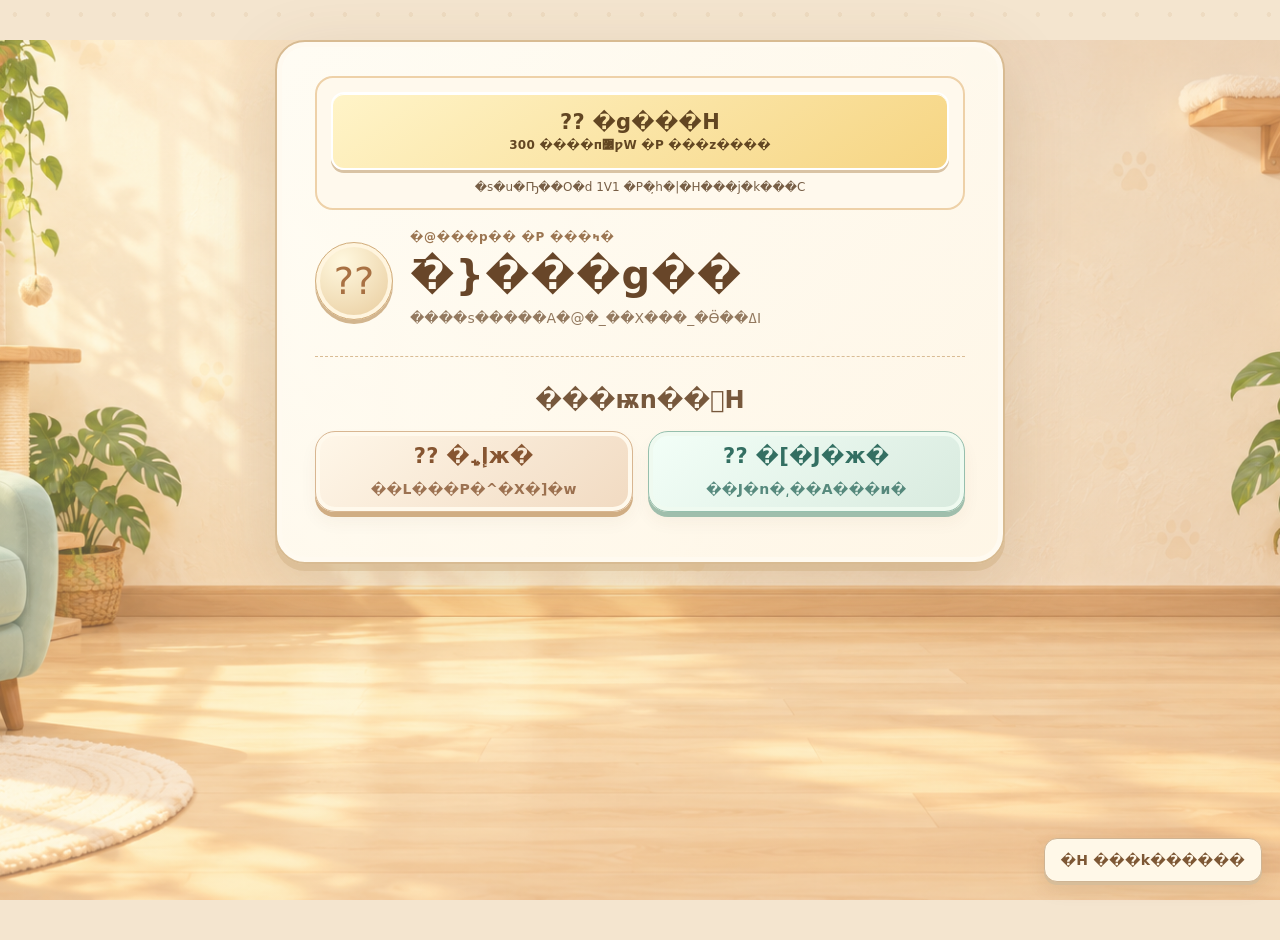
==== index.html @ 19a54e36 "Add 300-level classic solo mode and simplify multiplayer Keep public multiplayer entry points to 1V1" ====
<!doctype html>
<html lang="zh-Hant">
<head>
  <meta charset="utf-8">
  <meta name="viewport" content="width=device-width,initial-scale=1">
  <title>�߫}���g�áUP2P ���H�M��</title>
  <link rel="stylesheet" href="./style.css">
  <link rel="stylesheet" href="./survival.css">
  <link rel="stylesheet" href="./classic.css">
</head>
<body><main>
  <button id="helpButton" class="help-fab" aria-label="���}���k�P���ĳ]�w">�H ���k������</button>
  <section id="setup" class="panel setup-card">
    <div class="primary-modes" aria-label="�D�n�C���Ҧ�"><button id="chooseClassic" type="button"><strong>?? �g���H</strong><small>300 ����п߼ƿW �P ���z����</small></button><p>�s�u�Ҧ��O�d 1V1 �P�̦h�|�H���j�k���C</p></div>
    <header class="brand"><div class="logo">??</div><div><small>�@���p�� �P ���ߤ�</small><h1>�߫}���g��</h1><p>����s�����A�@�_��X���_�Ӫ��ߡI</p></div></header>
    <div id="entryChoice" class="entry-choice"><h2>���ѭn��򪱡H</h2><div class="entry-buttons"><button id="chooseHost" type="button">?? �إߩж�<small>��L���P�^�X�]�w</small></button><button id="chooseJoin" type="button">?? �[�J�ж�<small>��J�n�͵��A���и�</small></button></div><div class="quick-actions"><button id="previewBattle" class="hidden" type="button">���ժ��j��M <small>��H�m�ߡA���|�s�u</small></button><button id="quickMatch">? �ֳt�t��</button></div></div>
    <div id="entryFlow" class="hidden"><div class="flow-heading"><button id="backToEntry" type="button" aria-label="��^�J�f���">�� ��^</button><h2 id="flowTitle"></h2></div>
    <div class="setup-grid">
      <label>�ʺ�<span class="nick-row"><input id="nick" maxlength="16" value="���o�괳" autocomplete="off"><button id="randomNick" type="button" title="�H�����ͼʺ�" aria-label="�H�����ͼʺ�">??</button></span></label>
      <label class="host-only">�ѽL<select id="size"><option value="6" selected>6��6 �p�L</option><option value="12">12��12 �J��</option><option value="20">20��20 �з�</option><option value="24">24��24 �j�L</option></select></label>
      <label class="wide host-only">�C���Ҧ�<select id="gameMode">
        <option value="battle" selected>?? �߫}�j��M�U�Y�ɳs���</option>
        <option value="survival">?? 4 �H�j�k���U2�V4 �H�n�͡A�̦h�|�H</option>
      </select><small id="modeDescription">�P�ɸѦۤv�� 6��6�A�s����ߥi�֥[�����F����������s�L�A�s�걵��C</small></label>
    </div>
    <fieldset class="avatar-picker"><legend>��@���N���A����</legend><div id="avatarChoices"></div></fieldset>
    <div class="settings turn-settings host-only hidden">
      <label>���a 1 ����<input id="secondsA" type="number" min="10" max="180" value="45"></label>
      <label>���a 2 ����<input id="secondsB" type="number" min="10" max="180" value="45"></label>
      <label><input id="capEnabled" type="checkbox"> �s��W��</label>
      <label id="capField">�W������<input id="cap" type="number" min="1" max="24" value="3" disabled></label>
    </div>
    <div id="battleSettings" class="settings host-only"><label>�C�쪱�a��q<input id="battleHP" type="number" min="50" max="500" step="10" value="150"></label><p class="battle-settings-note">�T�w 6��6 �P �P�ɧ��<br>�C���s��ˮ` +5�A���L����s��C</p></div>
    <div id="survivalSettings" class="settings host-only hidden"><p>2�V4 ��u�H�n��</p><label><input id="survivalTabby" type="checkbox" checked> �괳�����</label><p>�ĤG��ߤͧ����s�u��A�}�l 180 �����ԡF�ХD�i�ߧY�}�l�C�������� 5 �����C�̫�@����������`���A�P������~�A�i�æC�a�x�C</p></div>
    <label id="roomField">�[�J�Ωи�<span class="room-copy-row"><input id="roomInput" maxlength="24" placeholder="�Ҧp CAT-1234"><button id="copyRoom" type="button">�ƻs�и�</button><button id="copyInvite" type="button">�ܽгs��</button></span></label>
    <div class="actions"><button id="host" class="host-only">?? �إߩж�</button><button id="join" class="join-only">?? �[�J�ж�</button><button id="resume" class="host-only hidden">? ��_�ХD����</button></div>
    <p class="privacy">�и��s�u�ϥΧK�O PeerJS Cloud ��մ���F�什��Ʀb�s�����������ǰe�C�S���K�O TURN�A�����Y������i�ॢ�ѡC</p>
    <div id="manualControls"><details><summary>�i���G��ʳƴ�</summary><p>�Y�ĤT��A�Ȥ��i�ΡA�i�ΤU���q�N�X��ʳs�u�C</p></details>
    <div class="actions"><button id="manualHost" class="host-only">��ʫإ�</button><button id="manualJoin" class="join-only">��ʥ[�J</button></div>
    <div id="manual" class="hidden"><h2 id="manualTitle"></h2><textarea id="outCode" readonly placeholder="�o�̷|���ͭn�ǵ���誺�X"></textarea><button id="copyCode">�ƻs�W��N�X</button><textarea id="inCode" placeholder="�K�W���Ǧ^���X"></textarea><button id="applyCode">�M�ΥN�X</button></div>
    </div><p id="setupStatus" class="status" aria-live="polite"></p></div>
  </section>

  <section id="classicGame" class="classic-game hidden" aria-label="�g���H�߼ƿW">
    <header class="classic-header"><button id="classicExit" type="button">�� ��^�Ҧ�</button><div><small>CLASSIC SOLO</small><h1>�g���H �P �߼ƿW</h1></div><strong id="classicProgress">1 / 300</strong></header>
    <div class="classic-layout"><aside class="classic-panel"><label for="classicLevel">������d</label><input id="classicLevel" type="range" min="1" max="300" value="1"><div class="classic-meta"><span id="classicTier">�J��</span><span id="classicSize">4��4</span></div><p>�C�@��ơB����B��ϫ�n�@���ߡF�ߤ���۾F�A�ר��]����C</p><div class="classic-actions"><button id="classicHint" type="button">?? ���ܤU�@�B</button><button id="classicReplay" type="button">? ��������</button></div><p id="classicMessage" role="status" aria-live="polite">�I�@�U�аO �ѡA�I��U��m�ߡC</p></aside><div class="classic-board-card"><div id="classicBoard" class="classic-board" role="grid" aria-label="�g���H�ѽL"></div><p id="classicHintText" class="classic-hint-text" aria-live="polite"></p><div class="classic-footer"><button id="classicPrev" type="button">�W�@��</button><span id="classicCompletion">�|������</span><button id="classicNext" type="button">�U�@��</button></div></div></div>
  </section>

  <section id="game" class="hidden">
    <section id="survivalArena" class="hidden" aria-label="�߫}�j�k��"></section>
    <section id="battleArena" class="hidden" aria-label="�߫}�j��M">
      <header class="battle-header"><div class="battle-brand"><small>CAT HIDE & SEEK</small><h1>�߫}�j��M</h1><span>?? �Y�ɧ� ??</span></div><div class="battle-status"><span id="battleConnection" role="status"></span><button id="battleCopyRoom" type="button">�ƻs�и�</button><button id="battleHelp" type="button">���k������</button><button id="battleMute" type="button" aria-label="��������">??</button><button id="leavePractice" type="button" class="hidden">�^�J�f</button></div></header>
      <div id="battleOpening" class="hidden" role="status" aria-live="polite"><span class="opening-caption"></span><strong class="opening-count"></strong><span class="opening-prompt"></span></div>
      <p id="battleNotice" role="status" aria-live="polite"></p>
      <div class="battle-layout"><section class="battle-side local" data-player="0"></section><aside class="battle-center" aria-label="�ѽL�ާ@"><div class="battle-vs" aria-hidden="true">VS</div><p id="battleGestureHint" class="gesture-hint" role="note" aria-label="���I���p�H�аO�A�ֳt���I�P�@��½��A�����즲�s��аO"><span class="gesture-action">���I<span class="gesture-mark" aria-hidden="true">?</span>�аO</span><span class="gesture-divider" aria-hidden="true">�U</span><span class="gesture-action">���I<svg class="gesture-paw" viewBox="0 0 24 24" aria-hidden="true" focusable="false"><ellipse cx="5" cy="9" rx="2.5" ry="3.2" transform="rotate(-25 5 9)"/><ellipse cx="10" cy="5.8" rx="2.4" ry="3.1"/><ellipse cx="15.7" cy="6.4" rx="2.4" ry="3.1" transform="rotate(15 15.7 6.4)"/><ellipse cx="20" cy="10.3" rx="2.2" ry="2.9" transform="rotate(30 20 10.3)"/><path d="M6.5 16.2c.8-1.1 1.8-1.8 2.7-3.2 1.4-2.2 4.5-2.2 5.9 0 .9 1.4 1.9 2.1 2.7 3.2 1.7 2.5.3 4.8-2.1 4.8-1.6 0-2.3-.8-3.6-.8s-2 .8-3.6.8c-2.4 0-3.7-2.3-2-4.8Z"/></svg>½��</span><small class="gesture-drag">�����즲�аO</small></p></aside><section class="battle-side opponent" data-player="1"></section></div>
      <div class="battle-toolbar"><button id="battleReconnect" class="hidden" type="button">���s�s�u</button><button id="battleAbort" class="hidden" type="button">��������</button><button id="battleReturn" class="hidden" type="button">�^�J�f</button></div>
      <p class="battle-instructions">�C��B�C�C�B�C�ϦU�@���A�߫}����۾F�C�s����ߡA�ˮ`�v���W�[�C</p><div id="battleFX" aria-hidden="true"></div>
    </section>
    <div id="turnBanner" aria-live="polite"></div>
    <header class="top"><div class="room-tag"><small>P2P �p�K�什</small><span class="room-code"><b id="room"></b><button id="copyGameRoom" type="button">�ƻs</button></span><span id="modeBadge"></span></div><div class="turn"><span id="connection">�s�u��</span><strong id="turnText"></strong><em id="timer">45</em></div><button id="mute" aria-label="��������">??</button></header>
    <div class="arena"><aside id="p0" class="player-card"></aside><section class="center">
      <div class="modes"><button id="hint">?? �@�P����</button><span id="message" aria-live="polite"></span></div>
      <section id="toolbox" class="toolbox hidden" aria-label="�����D��"><div class="fish-bank">?? <b id="fishCount">0</b>/4</div><button data-item="magnifier" title="2 �����G�p�H�d�ݤ��ߩP��߼�">?? �ߤ���j�� <small>2</small></button><button data-item="yarn" title="2 �����G�� 2�V3 �Ӭ۳s��A�o���䤤���S����">?? ��u���� <small>2</small></button><button data-item="shield" title="3 �����G�����U�@��½�Ů椣����">?? �ײy�@�� <small>3</small></button><button data-item="hourglass" title="2 �����G�����W�[ 10 ��">? �p�ߨF�| <small>2</small></button><button id="confirmYarn" class="hidden">�T�{����</button><button id="cancelItem" class="hidden">����</button><span id="itemStatus"></span></section>
      <div class="board-tools" aria-label="�ѽL�Y��"><button id="zoomOut" type="button" aria-label="�Y�p�ѽL">?</button><span id="zoomLabel">100%</span><button id="zoomIn" type="button" aria-label="��j�ѽL">��</button></div>
      <p id="gestureHint" class="gesture-hint" role="note" aria-label="���I���p�H�аO�A�ֳt���I�P�@��½��A�����즲�s��аO"><span class="gesture-action">���I<span class="gesture-mark" aria-hidden="true">?</span>�аO</span><span class="gesture-divider" aria-hidden="true">�U</span><span class="gesture-action">���I<svg class="gesture-paw" viewBox="0 0 24 24" aria-hidden="true" focusable="false"><ellipse cx="5" cy="9" rx="2.5" ry="3.2" transform="rotate(-25 5 9)"/><ellipse cx="10" cy="5.8" rx="2.4" ry="3.1"/><ellipse cx="15.7" cy="6.4" rx="2.4" ry="3.1" transform="rotate(15 15.7 6.4)"/><ellipse cx="20" cy="10.3" rx="2.2" ry="2.9" transform="rotate(30 20 10.3)"/><path d="M6.5 16.2c.8-1.1 1.8-1.8 2.7-3.2 1.4-2.2 4.5-2.2 5.9 0 .9 1.4 1.9 2.1 2.7 3.2 1.7 2.5.3 4.8-2.1 4.8-1.6 0-2.3-.8-3.6-.8s-2 .8-3.6.8c-2.4 0-3.7-2.3-2-4.8Z"/></svg>½��</span><small class="gesture-drag">�����즲�аO</small></p>
      <div id="boardWrap"><div id="board" role="grid" aria-label="�M�ߴѽL" aria-describedby="gestureHint"></div><div id="fxLayer" aria-hidden="true"></div></div>
      <div class="legend" aria-label="�L���Ϩ�"><span><i class="sample cat-sample">??</i>����</span><span><i class="sample opened-sample">��</i>�w½�}���Ů�</span><span><i class="sample note-sample">��</i>�p�H���O</span><span><i class="sample region-sample"></i>�C�����</span></div>
    </section><aside id="p1" class="player-card"></aside></div>
    <footer><button id="pass">? ��ʥ��</button><button class="emote">?^�E?�E^?</button><button class="emote">�n���O�I</button><button class="emote">�@�_�[�o</button></footer>
  </section>

  <dialog id="helpDialog" class="help-dialog"><button id="closeHelp" class="dialog-close" aria-label="����">��</button><h2>���k�P����</h2><p class="timer-warning">? ���}�������|�Ȱ��什�p�ɡC</p><div class="help-rules"><article><b>1�U�C��@��</b><p>�C�@����n���@���ߡC</p></article><article><b>2�U�C�C�@��</b><p>�C�@���C��n���@���ߡC</p></article><article><b>3�U�C�Ϥ@��</b><p>�C���C��ϰ��n�@���C</p></article><article><b>4�U����K�K</b><p>�Ⱖ�ߤ���b�K��V�۾F�C</p></article></div><h3>�^�X�P�аO</h3><p>�즳�|�ئ^�X���k���A�䤤�߫����F�q�šB��ΡB�W�ɩΨ�F�s��W���N���H�C�q�ťu�|���}�ӪŮ�A����ܩP��߼ơC�u�����½�}�ýT�{�S���ߪ���l�|��ܲ`�� �ѡF��ʨp�H�O���O���� �ѡC�t�Τ��|�۰ʼаO�θT���I��P��B�P�C�B�P�ϤΤK��V�۾F����½��F�Цۦ�̳W�h���z�C</p><h3>���ؼҦ�</h3><p><b>�߫}�j�k���G</b>2�V4 ��u�H�n�ͦU�ѿW�� 6��6�C�ĤG�짹���s�u��A�}�l 180 �����ԡA�ХD�]�i�ߧY�}�l�F�֩���|�������ԡC�@�� 3 ���}��Ū����A�~�}�l���� 5 �����p�ɡC�C�� 1 ���A�ֿn 4��10��16��24 �����e���O�b 1��2��3��4 �����ˬd�C�C�����e�e 20 ���A���F�Ъ̷|����@�������A���ۯd�b������ܶi�סF�w�F����ܦw�����A�C�̫�@�����S���s���e�F5 �����H���b�����a���������ơB�A��������~�M�ӡA�����P���i�æC�a�x�C�u�Ѥ@�H������ӡA�����P�ɥ��ѨS���a�x�C�q���� 2��4��6��8 ���A��ʧ��߫᭫�]�C�괳�ߨC�����̦h�@���A��ʧ���b�H�����I�� 3��3 ���S�߻P�Ů�A�߭p���B�Ů椣����F���s��B������t���I�C�S���괳��½�}��~�|�G�_�P�P�ø��V���I�F�Y�ϦP�ɴ��L�A�ĪG���u�����½L���w���⵲�G�A���|���S�s�L�C�X���_�u�� 15 ���^�y�A�����~��F�ХD���p������C���Ҧ����B�𦨤��C</p><p><b>�߫}�j��M�G</b>����s�u�P�����P�B��Ū�� 3�B2�B1�A�A�P�ɸѦۤv�� 6��6�C�q���ɽL��������ܳѾl��w���ơA�Ҧ��L���ާ@�Ȱ��C�C�H�w�] 150 HP�A�i�ѩХD�վ�C�s��R���ˮ`�� 5�B10�B15�K�F�q���|���]�s��A�s��q���̧���w 2�B4�B6�B8 ���A�̦h 8 ���F���߫�A�U�@���q����_ 2 ���C�q��������A��w�����L��������ܭ˼Ƶ����A½��P�p�H�аO���Ȱ��A�]�t�I���B�즲�P��L�ާ@�C�����A�γ��I�аO�B�ֳt���I½��C�R���N�o 0.3 ���C��������ߧY���s�L�A��q�P�s�걵��C������ HP ���� 0 ��ӡC���L���u�i�[�ݡA�S���D��Φ@�P�˼ơF����w�ɥi�ק�p�H���O�C�_�u�|�Ȱ��A���s�s�u�i��_�F60 ������_�h�����B���P�ӭt�C</p><p><b>�򥻹�ԡG</b>���̦h����ӡC<br><b>�����D��ԡG</b>�������`½�Ů�o 1 �����]�l�B�̦h 4�^�A�C�Ӧۤv���^�X�̦h�Τ@�ӹD��C<br><b>�_�ì���G</b>�ּƹa�L�߭� 2 ���A���q�� 1 ���F�a���ֶq�B��A�H�`���M�ӡC<br><b>�q���X�@�G</b>�@�ɳ����B�D��P���d���G�A�䧹�����ߦ@�P���\�A�S�����å��ѱ���C</p><h3>�|�ӹD��</h3><p>?? ��j��]2�^�G�p�H�d�ݤ��ߤK�F�߼ơA���ߤ�½�F�o�O�D��M�ݰ��d�A���|��Ʀr�L�b���q�Ů�C?? ��u�]2�^�G��P�� 2�V3 �Ӭ۳s���Ѯ�A�u�o���䤤���S���ߡC?? �@�ԡ]3�^�G�����U�@�����`½�Ů椴�i�~��A���o�����B�����]�ɶ��C? �F�|�]2�^�G�����[ 10 ���A���W�[�s��W���C�X�@�Ҧ������d�|�@�ɵ�����C</p><section class="sound-settings" aria-label="���ĳ]�w"><h3>���ĻP���q</h3><label for="soundVolume">���q <output id="soundVolumeValue">45%</output></label><input id="soundVolume" type="range" min="0" max="100" step="5" value="45"><p>�k�W����z�i�R���C���q�|�O�s�b�o���s�����A�����I����~�|�ҥέ��ġC</p><p id="meowLoadStatus" role="status">�����ާ@����J�ߥs�����C</p><small>�ߥs�����G<a href="https://opengameart.org/content/cat-purr-meow" target="_blank" rel="noopener">Kerzoven�ACC0 1.0</a>�]�ſ�P�H�J�H�X�^</small></section><h3>�ާ@�P�Ϩ�</h3><p>PC �P������@�ˡG�I�@�U���p�H�O���A�ֳt�I��U�P�@��~�|½��C���I���� 0.3 ����аO�FPC �L���s�����P�w�������t�סC�����Y�w���X�{�O���A�|�٭�o���O���A½��C�`�� �� �N���w�T�{���Ů�F���� �� �O�ۤv��ʥ[�W���p�H���O�A�|���T�{�C�k�䤣������C���ާ@�A�O�d�s�������C�������|�����@����즲�A�ƹL����½��u�|�[�W���� X�F�w�аO����l���|�Q�����A�P�@���즲���|½��C��}�]�]�A�b�L���~��}�^�B�Q��������w�ɰ���C����L���O�d�����Y��A���ʵe���бq�ѽL�~�ưʡF��w��������аO��½��C�����q������M�^�A�p�H���O�i��B���ݤ���C��V�䲾�ʡAEnter��Space ���@���аO�B�ֳt���⦸½��C�����j�����u��A�̹D�㴣�ܳ��I��ؼСA���|�P�ɼаO��½��C</p><div class="legend help-legend"><span><i class="sample cat-sample">??</i>����</span><span><i class="sample opened-sample">��</i>�w½�}���Ů�</span><span><i class="sample note-sample">��</i>�p�H���O</span></div></dialog>
  <dialog id="result"><h2 id="resultTitle"></h2><p id="resultScore"></p><button id="rematch">�洫����A�A���@��</button></dialog>
  <div id="toast" role="status" aria-live="polite"></div>
</main>
<script src="./match-config.js"></script><script src="./vendor/peerjs-1.5.5.min.js"></script><script src="./region-palette.js"></script><script>window.CAT_MEOW_SAMPLES=["./assets/audio/cat-meow-soft.wav","./assets/audio/cat-meow-food.wav","./assets/audio/cat-meow-purr.wav"];</script><script src="./game-audio.js"></script><script src="./battle-engine.js"></script><script src="./cell-gestures.js"></script><script src="./board-strokes.js"></script><script src="./survival-engine.js"></script><script src="./survival-session.js"></script><script src="./classic-engine.js"></script><script src="./classic-levels.js"></script><script src="./app.js"></script><script src="./battle-ui.js"></script><script src="./survival-app.js"></script><script src="./survival-ui.js"></script><script src="./classic-app.js"></script>
</body></html>
---- style.css ----
:root{--ink:#4d423b;--cream:#fff9ed;--coral:#ed8c69;--mint:#6e9d8c;--lav:#8a78a8;--cell:28px}*{box-sizing:border-box}body{margin:0;min-height:100vh;background:radial-gradient(circle at 12% 15%,#fff9d8 0 8%,transparent 28%),radial-gradient(circle at 88% 80%,#f5d9cb 0 7%,transparent 27%),linear-gradient(145deg,#fffdf6,#f4e4d2);color:var(--ink);font-family:ui-rounded,"Microsoft JhengHei",sans-serif}body:before{content:"";position:fixed;inset:0;pointer-events:none;opacity:.13;background-image:radial-gradient(#d79f7d 1px,transparent 1px);background-size:24px 24px}button,input,select,textarea{font:inherit}button{border:0;border-radius:15px;padding:10px 16px;background:#f2dfc8;color:inherit;font-weight:800;cursor:pointer;transition:transform .15s,box-shadow .15s,filter .15s}button:hover{transform:translateY(-2px);box-shadow:0 5px 14px #6b4a2924}button:focus-visible,.cell:focus-visible{outline:4px solid #5b8fd9;outline-offset:2px}.hidden{display:none!important}.panel{width:min(760px,94vw);margin:3vh auto;padding:28px;background:#fffdf8eF;border:2px solid #fff;border-radius:30px;box-shadow:0 20px 60px #6d4b2924}.brand{display:flex;gap:16px;align-items:center}.brand p{margin:4px 0}.logo{font-size:46px;background:linear-gradient(145deg,#ffe1c5,#ffcfa9);padding:13px;border-radius:50%;box-shadow:inset 0 0 0 3px #fff}h1{margin:0;font-size:38px}.setup-grid{display:grid;grid-template-columns:1fr 1fr;gap:0 14px}.setup-grid .wide{grid-column:1/-1}.panel label{display:grid;gap:5px;margin:12px 0;font-weight:800}.panel input,.panel select,textarea{width:100%;padding:11px;border:2px solid #ead7c3;border-radius:12px;background:white}.settings{display:grid;grid-template-columns:1fr 1fr;gap:0 14px}.settings label:has(input[type=checkbox]){display:flex;align-items:center}.settings input[type=checkbox]{width:auto}.actions{display:grid;grid-template-columns:repeat(auto-fit,minmax(145px,1fr));gap:8px}.actions button:first-child{background:var(--coral);color:white}.privacy{font-size:13px;line-height:1.55;background:#f8f2e8;padding:10px 12px;border-radius:12px}details{margin-top:14px;padding:12px;background:#faf1e3;border-radius:14px}textarea{height:90px;margin:5px 0;font:11px ui-monospace,monospace}.status{min-height:25px;color:#9f5b49}.avatar-picker{border:0;padding:8px 0;margin:5px 0}.avatar-picker legend{font-weight:900}.avatar-choices,#avatarChoices{display:grid;grid-template-columns:repeat(6,1fr);gap:8px}.avatar-choice{padding:7px;background:#fff5e7;border:3px solid transparent;display:grid;place-items:center}.avatar-choice.selected{border-color:var(--mint);background:#e7f5ee}.avatar{--avatar-bg:#f5c38f;width:58px;height:58px;display:grid;place-items:center;border-radius:50%;background:radial-gradient(circle at 40% 35%,#fff 0 12%,transparent 13%),var(--avatar-bg);font-size:38px;filter:drop-shadow(0 4px 3px #5b403522)}.avatar-0{--avatar-bg:#f4bd74}.avatar-1{--avatar-bg:#b8b0c4}.avatar-2{--avatar-bg:#ffd9c4}.avatar-3{--avatar-bg:#c7d3de}.avatar-4{--avatar-bg:#f7eee2}.avatar-5{--avatar-bg:#cba47f}.help-fab{position:fixed;right:18px;bottom:18px;z-index:30;background:#574b73;color:white;box-shadow:0 8px 25px #3d315855}.top{display:flex;justify-content:space-between;align-items:center;padding:10px 4vw}.room-tag{display:grid}.room-tag #modeBadge{font-size:12px;background:#fff3df;padding:3px 8px;border-radius:10px;width:max-content}.turn{display:flex;align-items:center;gap:12px;background:#fffdf8;padding:8px 15px;border-radius:25px;box-shadow:0 5px 18px #654b3520}.turn em{font-size:23px;color:#c36f4c;font-style:normal}.arena{display:grid;grid-template-columns:minmax(150px,1fr) auto minmax(150px,1fr);gap:16px;align-items:center;padding:3px 3vw}.player-card{background:linear-gradient(180deg,#fffdf7,#f9efe2);border:3px solid #fff;border-radius:30px;display:grid;place-content:center;justify-items:center;text-align:center;box-shadow:0 15px 40px #6042241c;overflow:hidden;position:relative}.player-card>*{position:relative;z-index:1}.player-card.current{outline:5px solid #efa57b;animation:turnGlow 1.2s ease-in-out infinite alternate}.player-card .avatar{width:86px;height:86px;font-size:58px}.player-name{font-weight:900;margin-top:7px}.score{font-size:42px;color:#bd7957;font-weight:900}.basket{min-height:54px;max-width:180px;display:flex;flex-wrap:wrap;justify-content:center;align-content:center;padding:7px 14px;margin-top:8px}.basket-cat{font-size:23px;animation:basketBounce .45s ease both}.center{display:grid;justify-items:center}.modes{display:flex;align-items:center;justify-content:center;flex-wrap:wrap;gap:7px;margin-bottom:8px}.modes .active{background:var(--mint);color:white}#message{max-width:430px;font-size:13px;font-weight:800}#boardWrap{position:relative}#board{--n:20;--s:var(--cell);display:grid;grid-template-columns:repeat(var(--n),var(--s));width:calc(var(--n)*var(--s));height:calc(var(--n)*var(--s));border:0;padding:4px;border-radius:12px;overflow:hidden;box-shadow:0 10px 30px #60472d20;background:#fffaf1;touch-action:manipulation}#fxLayer{position:absolute;inset:0;pointer-events:none;overflow:visible}.cell{width:var(--s);height:var(--s);border:0;border-radius:0;padding:0;background:var(--bg);border-right:1px solid #756b6233;border-bottom:1px solid #756b6233;display:grid;place-items:center;color:#655951;font-weight:950;position:relative}.cell:not(:disabled):hover{filter:brightness(1.08);z-index:2;box-shadow:inset 0 0 0 3px #fff9}.cell.cat{background:#fff4b8}.cell.cat::after{content:'🐱';font-size:calc(var(--s)*.66);animation:catPeek .48s cubic-bezier(.2,1.5,.5,1)}.cell.opened{background:#fbf7ef;background-image:radial-gradient(circle,#e7d6c4 1px,transparent 1px);background-size:5px 5px;color:#7b5aa2;box-shadow:inset 0 0 0 2px #fff}.cell.note{color:#6f4b91;background:#efe4f8}.cell.note{font-size:calc(var(--s)*.7);text-shadow:0 1px white}.cell.reveal-pop{animation:revealRipple .48s ease}.legend{display:flex;justify-content:center;flex-wrap:wrap;gap:8px 14px;font-size:11px;margin:8px 0}.legend span{display:flex;align-items:center;gap:4px}.sample{width:22px;height:22px;display:grid;place-items:center;border:2px solid #fff;border-radius:5px;font-style:normal}.cat-sample{background:#fff4b8}.opened-sample{background:#fbf7ef;color:#493d35}.note-sample{background:#efe4f8;color:#58306f}.region-sample{background:linear-gradient(90deg,#f1ce79 0 33%,#e297f6 33% 66%,#60d8fb 66%)}.fly-cat{position:fixed;z-index:50;font-size:28px;pointer-events:none;animation:flyToBasket .72s cubic-bezier(.2,.8,.2,1) forwards}.streak-burst{position:absolute;inset:45% auto auto 50%;transform:translate(-50%,-50%);padding:8px 13px;border-radius:20px;background:#fff1a8;color:#8b6330;font-weight:950;animation:burst .7s ease both}footer{display:flex;justify-content:center;gap:7px;padding-bottom:8px}.help-dialog,dialog#result{border:0;border-radius:26px;padding:30px;max-width:min(720px,92vw);color:var(--ink);box-shadow:0 25px 80px #402c2455}.help-dialog::backdrop,dialog#result::backdrop{background:#50413777;backdrop-filter:blur(3px)}.dialog-close{position:absolute;right:12px;top:10px;background:transparent;font-size:25px}.timer-warning{background:#fff1ce;padding:9px;border-radius:10px;font-weight:800}.help-rules{display:grid;grid-template-columns:1fr 1fr;gap:9px}.help-rules article{background:#f8f0e5;padding:12px;border-radius:15px}.help-rules p{margin:5px 0 0}.help-legend{font-size:13px}#toast{position:fixed;bottom:22px;left:50%;z-index:60;transform:translate(-50%,120px);background:#554d46;color:white;padding:10px 18px;border-radius:20px;transition:.2s}#toast.show{transform:translate(-50%,0)}
@keyframes catPeek{0%{transform:translateY(80%) scale(.7)}70%{transform:translateY(-8%) scale(1.12)}100%{transform:none}}@keyframes revealRipple{0%{box-shadow:inset 0 0 0 0 #fff,0 0 0 0 #88bca777}100%{box-shadow:inset 0 0 0 2px #fff,0 0 0 14px transparent}}@keyframes basketBounce{0%{transform:translateY(-30px) scale(.5)}70%{transform:translateY(3px) scale(1.12)}100%{transform:none}}@keyframes turnGlow{from{outline-color:#efad82}to{outline-color:#ffd36e}}@keyframes flyToBasket{0%{transform:translate(0,0) rotate(0) scale(1)}60%{transform:translate(var(--dx),calc(var(--dy) - 45px)) rotate(220deg) scale(.8)}100%{transform:translate(var(--dx),var(--dy)) rotate(360deg) scale(.35);opacity:0}}@keyframes burst{0%{opacity:0;transform:translate(-50%,-50%) scale(.3)}45%{opacity:1;transform:translate(-50%,-70%) scale(1.1)}100%{opacity:0;transform:translate(-50%,-95%) scale(.9)}}
@media(max-width:900px){.arena{grid-template-columns:minmax(105px,1fr) auto minmax(105px,1fr);gap:7px}.player-card .avatar{width:60px;height:60px;font-size:40px}.basket{max-width:110px}.modes button{padding:8px 10px}}
@media(max-width:700px){.setup-grid{grid-template-columns:1fr}.setup-grid .wide{grid-column:auto}.avatar-choices,#avatarChoices{grid-template-columns:repeat(3,1fr)}.arena{display:flex;flex-wrap:wrap;justify-content:center}.player-card{width:46%;display:flex;gap:7px;align-items:center}.center{order:2;width:100%;overflow:auto}.score{font-size:26px}:root{--cell:23px}.help-rules{grid-template-columns:1fr}}
@media(prefers-reduced-motion:reduce){*{animation:none!important;transition:none!important}.fly-cat,.streak-burst{display:none!important}}
.quick-actions{float:right;display:flex;gap:6px}.quick-actions button:first-child{background:#f2ba51;color:#503d2e}
.toolbox{display:flex;align-items:center;justify-content:center;flex-wrap:wrap;gap:6px;margin:0 0 8px;padding:7px 10px;background:#fff5dc;border:2px solid #f3d795;border-radius:18px;font-size:12px}.toolbox button{padding:6px 9px}.toolbox button.selected{background:#8065a7;color:white}.toolbox button:disabled{opacity:.45;cursor:not-allowed}.fish-bank{font-size:16px;font-weight:950;background:white;padding:5px 10px;border-radius:12px}.toolbox small{background:#fff8;padding:1px 4px;border-radius:6px}.cell.probed:not(.cat):not(.opened):before{content:'◎';position:absolute;color:#9367bb;font-size:calc(var(--s)*.62);text-shadow:0 1px white}.cell.yarn-picked{box-shadow:inset 0 0 0 3px #a972c7}.cell.treasure-cat{background:linear-gradient(145deg,#fff4b8,#ffd373)}.cell.treasure-cat:before{content:'🔔';position:absolute;right:-2px;top:-5px;font-size:calc(var(--s)*.42);z-index:3}.shield-on{filter:drop-shadow(0 0 8px #75b8e5)}.intel-list{font-size:11px;background:#f1e9fa;border-radius:9px;padding:4px 7px;margin-top:4px;max-width:180px}.mode-treasure{color:#a26b12}.item-flash{animation:itemFlash .55s ease}@keyframes itemFlash{0%{box-shadow:0 0 0 0 #f2ba51aa}100%{box-shadow:0 0 0 18px transparent}}

.nick-row{display:grid;grid-template-columns:1fr 46px;gap:6px}.nick-row #randomNick{padding:0;min-height:44px;font-size:21px;background:#fff0c8}.settings label.locked{opacity:.56}.settings label.locked input{background:#e9e5df;color:#827b73;cursor:not-allowed;border-style:dashed}
.board-tools{display:flex;align-items:center;gap:5px;margin-bottom:5px;padding:3px 7px;border-radius:13px;background:#fff8ed;font-size:12px}.board-tools button{padding:3px 10px;min-width:36px;min-height:32px}.board-tools span{min-width:42px;text-align:center;font-weight:900}
#turnBanner{position:fixed;z-index:55;left:50%;top:84px;transform:translate(-50%,-25px) scale(.9);opacity:0;pointer-events:none;padding:11px 24px;border:3px solid white;border-radius:999px;font-size:20px;font-weight:950;box-shadow:0 10px 28px #5d463841}#turnBanner.show{animation:turnBanner 1.05s ease both}#turnBanner.mine{background:#78b59e;color:white}#turnBanner.other{background:#f5c792;color:#5b4230}
.player-card.current{outline-width:7px;box-shadow:0 0 0 7px #ffdca777,0 15px 40px #6042242d}.cell.selected-cell{z-index:4;box-shadow:inset 0 0 0 4px #5b8fd9!important;filter:brightness(1.08)}.cell.pending-cell{z-index:4;box-shadow:inset 0 0 0 4px #a371c2!important;animation:pendingPulse .55s ease-in-out infinite alternate}.cell.latest-result{z-index:3;outline:3px solid #f0a653;outline-offset:-3px}.cell.latest-result.opened{background-color:#fff1d7}.cell.cat::after{content:none!important}

.cat-character{--fur:#e99b48;--ear:#e99b48;--mark:#87451f;--muzzle:#fff2d8;position:relative;display:inline-block;width:54px;height:54px;vertical-align:middle;filter:drop-shadow(0 2px 1px #49332640)}.cat-ears,.cat-face,.cat-mark,.cat-eyes,.cat-accessory{position:absolute;display:block;pointer-events:none}.cat-ears{inset:2% 9% auto;height:39%;z-index:0}.cat-ears:before,.cat-ears:after{content:"";position:absolute;width:42%;height:100%;background:var(--ear);clip-path:polygon(50% 0,100% 100%,0 100%)}.cat-ears:before{left:0;transform:rotate(-8deg)}.cat-ears:after{right:0;transform:rotate(8deg)}.cat-face{inset:19% 8% 5%;z-index:1;background:var(--fur);border:2px solid #4d3429;border-radius:46% 46% 48% 48%}.cat-face:after{content:"";position:absolute;left:25%;right:25%;bottom:10%;height:32%;background:var(--muzzle);border-radius:50%}.cat-mark{z-index:2;left:28%;top:22%;width:44%;height:31%;background:var(--mark);opacity:.8;clip-path:polygon(0 0,24% 35%,40% 0,58% 36%,76% 0,100% 0,86% 56%,50% 75%,14% 56%)}.cat-eyes{z-index:3;left:25%;right:25%;top:48%;height:8%;border-left:5px solid #302824;border-right:5px solid #302824}.cat-eyes:after{content:"";position:absolute;left:45%;top:4px;width:5px;height:4px;background:#6f3e39;border-radius:50%}.cat-accessory{z-index:4}
.cat-character-1{--fur:#34343c;--ear:#292932;--mark:#fff;--muzzle:#fff}.cat-character-1 .cat-ears{height:46%;top:-3%}.cat-character-1 .cat-face{inset:16% 11% 4%;border-radius:40% 40% 50% 50%}.cat-character-1 .cat-mark{top:24%;left:39%;width:22%;height:42%;background:white;clip-path:polygon(35% 0,65% 0,100% 100%,0 100%)}
.cat-character-2{--fur:#f3d29c;--ear:#d88763;--mark:#a96049}.cat-character-2 .cat-face{inset:21% 5% 4%;border-radius:50%}.cat-character-2 .cat-mark{left:13%;top:25%;width:69%;height:42%;background:radial-gradient(circle at 18% 25%,#7f513c 0 18%,transparent 20%),radial-gradient(circle at 80% 65%,#db8c64 0 20%,transparent 22%);clip-path:none}.cat-character-2 .cat-accessory{right:-2%;top:4%;width:23%;height:18%;background:#d76f91;clip-path:polygon(0 0,50% 35%,100% 0,80% 100%,50% 62%,20% 100%)}
.cat-character-3{--fur:#aeb8c0;--ear:#8f9aa4;--mark:#66737c}.cat-character-3 .cat-ears:before{clip-path:polygon(0 0,100% 35%,35% 100%);transform:rotate(22deg)}.cat-character-3 .cat-ears:after{clip-path:polygon(100% 0,0 35%,65% 100%);transform:rotate(-22deg)}.cat-character-3 .cat-face{inset:22% 4% 3%;border-radius:50%}.cat-character-3 .cat-mark{top:24%;background:linear-gradient(90deg,transparent 0 18%,#65737d 19% 29%,transparent 30% 43%,#65737d 44% 56%,transparent 57% 70%,#65737d 71% 81%,transparent 82%);clip-path:none}
.cat-character-4{--fur:#f2e7d5;--ear:#76545a;--mark:#76545a;--muzzle:#fff}.cat-character-4 .cat-ears{height:49%;top:-5%}.cat-character-4 .cat-face{inset:14% 15% 3%;border-radius:39% 39% 52% 52%}.cat-character-4 .cat-mark{left:22%;top:31%;width:56%;height:37%;background:#76545a;border-radius:48%;clip-path:none}.cat-character-4 .cat-eyes{border-color:#366d8c}
.cat-character-5{--fur:#a87855;--ear:#8a5e43;--mark:#65422e}.cat-character-5 .cat-face{inset:18% 2% 2%;border-radius:46% 46% 43% 43%;box-shadow:-4px 2px 0 #8c6246,4px 2px 0 #8c6246}.cat-character-5 .cat-accessory{left:34%;top:2%;width:33%;height:25%;background:#7d5037;clip-path:polygon(0 100%,20% 5%,48% 60%,70% 0,100% 100%)}
.cat-character-6{--fur:#fff4e6;--ear:#f0a3a0;--mark:#d88987}.cat-character-6 .cat-face{inset:20% 7% 4%;border-radius:50% 50% 44% 44%}.cat-character-6 .cat-mark{left:39%;top:24%;width:22%;height:20%;background:#e59a9c;clip-path:polygon(50% 100%,0 35%,15% 0,50% 20%,85% 0,100% 35%)}.cat-character-6 .cat-accessory{left:2%;bottom:2%;width:22%;height:22%;border-radius:50%;background:#78a98d}
.cat-character-7{--fur:#625a66;--ear:#433d49;--mark:#d5c2a2;--muzzle:#e9dcc8}.cat-character-7 .cat-face{inset:17% 7% 3%;border-radius:42% 42% 50% 50%}.cat-character-7 .cat-mark{left:16%;top:43%;width:68%;height:18%;background:linear-gradient(90deg,#26232a 0 42%,transparent 43% 57%,#26232a 58%);clip-path:none;border-radius:6px}.cat-character-7 .cat-accessory{right:-1%;bottom:3%;width:22%;height:22%;background:#e7bb47;border-radius:50%;box-shadow:inset 0 0 0 2px #7e6326}
.avatar .cat-character{width:90%;height:90%}.player-card .avatar .cat-character{width:82px;height:82px}.basket-cat{display:inline-grid;width:31px;height:31px;place-items:center}.basket-character{width:30px;height:30px}.board-character{width:calc(var(--s)*.92);height:calc(var(--s)*.92);filter:none}

@keyframes turnBanner{0%{opacity:0;transform:translate(-50%,-24px) scale(.88)}20%,72%{opacity:1;transform:translate(-50%,0) scale(1)}100%{opacity:0;transform:translate(-50%,-8px) scale(.98)}}@keyframes pendingPulse{from{filter:brightness(1)}to{filter:brightness(1.18)}}
@media(max-width:700px){body{overflow-x:hidden}#game{width:100%;overflow-x:hidden}.top{padding:7px 9px;gap:7px;flex-wrap:wrap}.turn{order:3;width:100%;justify-content:center}.arena{width:100%;padding:2px 4px;gap:5px}.player-card{min-width:0;width:calc(50% - 6px);padding:8px;overflow:hidden;display:grid!important;grid-template-columns:50px minmax(0,1fr) auto;grid-template-rows:1fr 1fr;gap:2px 6px;align-items:center;justify-items:start;text-align:left}.player-card .avatar{width:50px;height:50px;grid-row:1/3;grid-column:1}.player-card .avatar .cat-character{width:48px;height:48px}.player-name{font-size:12px;grid-column:2;grid-row:1;max-width:100%;overflow:hidden;text-overflow:ellipsis;white-space:nowrap}.player-card small{font-size:9px;grid-column:2;grid-row:2;line-height:1.2}.player-card .score{grid-column:3;grid-row:1/3;font-size:22px}.center{max-width:100%;overflow:hidden}.modes,.toolbox,footer{max-width:100%;gap:4px}.modes button,.toolbox button,footer button{min-height:42px;padding:7px 9px}.toolbox{flex-wrap:nowrap;justify-content:flex-start;overflow-x:auto;width:100%;-webkit-overflow-scrolling:touch}.toolbox>*{flex:0 0 auto}.board-tools{position:sticky;left:0}.board-tools button{min-height:38px}#boardWrap{max-width:100%;width:100%;overflow:auto;padding:3px;overscroll-behavior:contain;touch-action:manipulation;-webkit-overflow-scrolling:touch}#board{max-width:none;flex:none}.legend{min-width:0;width:100%;max-width:100%;overflow-x:auto;justify-content:flex-start;flex-wrap:nowrap;padding-bottom:3px}.legend span{flex:0 0 auto}.help-dialog,dialog#result{width:calc(100vw - 20px);max-height:88dvh;overflow:auto;padding:22px 18px}.help-fab{right:10px;bottom:10px}footer{flex-wrap:wrap;padding:4px}#turnBanner{top:72px;font-size:17px}}
@media(prefers-reduced-motion:reduce){#turnBanner.show,.cell.pending-cell,.cell.latest-result{animation:none!important}.player-card.current{animation:none!important}}
@media(min-width:1000px) and (orientation:landscape){.top{padding-block:4px}.arena{gap:20px;padding:0 2.2vw}.player-card{}.modes{margin-bottom:3px}.toolbox{margin-bottom:3px;padding-block:4px}.board-tools button{padding-block:5px}#board{box-shadow:0 14px 36px #60472d38}.center{align-self:start}}
.room-copy-row,.room-code{display:flex;align-items:center;gap:7px}.room-copy-row input{min-width:0;flex:1}.room-copy-row button,.room-code button{flex:0 0 auto;padding:8px 11px;border-radius:11px;background:#f2dfc8}.room-code b{font-size:16px;letter-spacing:.04em}.room-code button{font-size:11px;padding:4px 8px}.room-tag{gap:3px}
@media(max-width:700px){.room-copy-row{display:grid;grid-template-columns:minmax(0,1fr) auto auto}.room-copy-row button{min-height:44px;padding:7px}.room-code{flex-wrap:wrap}.room-code button{min-height:36px}}
.player-card{transition:background-color .2s,border-color .2s,box-shadow .2s,opacity .2s}.player-card .turn-label{display:none;background:#c76743;color:#fff;padding:5px 12px;border-radius:999px;font-size:12px;font-weight:950;letter-spacing:.08em;box-shadow:0 3px 0 #8f432c}.player-card.current .turn-label{display:block}.player-card.current{border-color:#ffd7bd;background:linear-gradient(180deg,#fffdf7,#fff0dd)}.player-card.inactive{border-color:#d8d3cc;background:linear-gradient(180deg,#f5f3ef,#e8e5df);box-shadow:0 9px 24px #4f494326}.player-card.inactive .avatar,.player-card.inactive .basket{filter:grayscale(1) saturate(0);opacity:.46}.player-card.inactive .score{color:#615d59;background:#dedbd6;border-radius:16px;padding:0 12px;opacity:.82}.player-card.inactive .player-name,.player-card.inactive small{color:#6c6863}.cell.selected-cell{z-index:8!important;outline:4px solid #1f6fd1!important;outline-offset:-1px;box-shadow:inset 0 0 0 3px #fff,inset 0 0 0 7px #397fd5,0 0 14px 5px #337fd577!important;filter:brightness(1.16) saturate(1.2);transform:scale(1.08)}.cell.pending-cell{z-index:8!important;outline:4px solid #7c3fa5!important;outline-offset:-1px;box-shadow:inset 0 0 0 3px #fff,inset 0 0 0 7px #9a5fc0,0 0 15px 5px #8f55b877!important;filter:brightness(1.12) saturate(1.18);transform:scale(1.06)}.cell.latest-result{z-index:7!important;outline:4px solid #d77716!important;outline-offset:-4px;box-shadow:inset 0 0 0 2px #fff8,0 0 10px 3px #ef9b3577!important}.cell.selected-cell,.cell.pending-cell,.cell.latest-result{pointer-events:auto;transform-origin:center}
@media(max-width:700px){.player-card .turn-label{font-size:9px;padding:3px 7px;position:absolute;top:5px;right:5px}.player-card.inactive .score{padding:0 7px}.cell.selected-cell{outline-width:3px!important;box-shadow:inset 0 0 0 2px #fff,inset 0 0 0 5px #397fd5,0 0 10px 3px #337fd577!important}.cell.pending-cell{outline-width:3px!important;box-shadow:inset 0 0 0 2px #fff,inset 0 0 0 5px #9a5fc0,0 0 10px 3px #8f55b877!important}}
@media(prefers-reduced-motion:reduce){.player-card,.player-card *,.cell.selected-cell,.cell.pending-cell,.cell.latest-result{transition:none!important;animation:none!important}.cell.selected-cell,.cell.pending-cell{transform:none}}
.brand>div:last-child{min-width:0}.brand h1{font-size:clamp(27px,5vw,38px);line-height:1.08;white-space:nowrap}.entry-choice{margin-top:24px;text-align:center}.entry-choice h2{margin:0 0 14px}.entry-buttons{display:grid;grid-template-columns:1fr 1fr;gap:14px}.entry-buttons>button{min-height:112px;display:grid;place-content:center;gap:7px;background:linear-gradient(145deg,#fff1d9,#f5d7b8);border:3px solid #fff;box-shadow:0 10px 25px #70472620;font-size:20px}.entry-buttons>button:last-child{background:linear-gradient(145deg,#e8f5ef,#cfe7dc)}.entry-buttons small{font-size:12px;font-weight:700}.entry-choice .quick-actions{margin-top:12px}.flow-heading{display:flex;align-items:center;gap:12px;margin-top:16px}.flow-heading h2{margin:0}.flow-heading button{padding:8px 12px}#setup[data-flow="join"] .host-only,#setup[data-flow="host"] .join-only{display:none!important}#setup[data-flow="host"] #roomField:not(.room-ready){display:none}.cell{transition:transform .12s ease,filter .15s ease,box-shadow .15s ease}.cell:not(:disabled):active{transform:scale(.9)}#board[data-size="6"]{border-radius:18px;padding:4px;gap:0;background:#fffaf1}#board[data-size="6"] .cell{border-radius:5px;border:0!important;box-shadow:inset 0 0 0 1px #fff6}
@media(max-width:700px){.panel{padding:20px 16px}.brand{gap:10px;align-items:center}.brand .logo{flex:0 0 auto;font-size:34px;padding:9px}.brand h1{font-size:clamp(25px,8.4vw,34px)}.brand p{font-size:13px}.entry-buttons{grid-template-columns:1fr}.entry-buttons>button{min-height:86px}.flow-heading{margin-top:10px}.setup-grid>*{min-width:0}.settings{grid-template-columns:minmax(0,1fr) minmax(0,1fr)}.room-copy-row>*{min-width:0}}
@media(max-width:340px){.panel{width:calc(100vw - 12px);padding:16px 12px}.brand{gap:7px}.brand .logo{font-size:29px;padding:7px}.brand h1{font-size:25px}.brand p{font-size:12px}.room-copy-row{grid-template-columns:minmax(0,1fr) 1fr}.room-copy-row input{grid-column:1/-1}}
#board[data-size="6"]{padding:0;gap:0}

/* ==========================================================
   Cozy Cat Room · warm surfaces, tactile boards, quiet chrome
   All battle styles are scoped so the original modes retain
   their board sizing, zooming, and interaction behaviour.
   ========================================================== */
:root {
  --ink: #594532;
  --cream: #fff9ed;
  --coral: #e98679;
  --mint: #259d91;
  --lav: #a68bc1;
  --room-paper: #fff8e9;
  --room-line: #e5ceb0;
  --room-wood: #aa7548;
  --room-shadow: #68442329;
  --local: #188f85;
  --local-soft: #d9f2e7;
  --opponent: #d96665;
  --opponent-soft: #ffdfd7;
}
html { min-height: 100%; background: #f4e5cf; }
body {
  min-height: 100vh;
  min-height: 100dvh;
  background-color: #f4e5cf;
  background-image: linear-gradient(180deg, #fff7e833, #fff3df44), url('./assets/room-background.png');
  background-position: center center;
  background-size: cover;
  background-attachment: fixed;
  color: var(--ink);
  font-family: ui-rounded, 'PingFang TC', 'Microsoft JhengHei', 'Noto Sans TC', system-ui, sans-serif;
  -webkit-font-smoothing: antialiased;
}
body::before {
  z-index: -1;
  opacity: .17;
  background-image: radial-gradient(ellipse at 45% 44%, #cfa97c 0 2px, transparent 2.5px);
  background-size: 33px 33px;
}
main { min-height: 100vh; min-height: 100dvh; isolation: isolate; }
button { touch-action: manipulation; -webkit-tap-highlight-color: transparent; }
button:not(.cell) {
  border: 1px solid #d2b998;
  background: linear-gradient(#fff9e8, #f5e7cd);
  box-shadow: inset 0 1px 0 #ffffff, 0 3px 0 #d9c3a4;
  border-radius: 13px;
  letter-spacing: .015em;
}
button:not(.cell):hover { box-shadow: inset 0 1px 0 #fff, 0 4px 0 #d9c3a4, 0 7px 15px #68442312; }
button:not(.cell):active { transform: translateY(2px); box-shadow: inset 0 1px 0 #fff, 0 1px 0 #d9c3a4; }
button:disabled { cursor: default; }
button:focus-visible, a:focus-visible, input:focus-visible, select:focus-visible, textarea:focus-visible {
  outline: 3px solid #127f84;
  outline-offset: 4px;
}
.panel {
  width: min(730px, calc(100% - 40px));
  margin: 40px auto;
  padding: 34px 38px 28px;
  border: 2px solid #d8bb92;
  border-radius: 30px;
  background: linear-gradient(135deg, #fffdf5f7, #fff7e8f7);
  box-shadow: inset 0 0 0 5px #fffaf0, 0 7px 0 #cead8170, 0 20px 70px #68442329;
}
.brand { gap: 17px; padding: 0 0 23px; border-bottom: 1px dashed #d9bc95; }
.brand .logo {
  display: grid;
  place-items: center;
  width: 78px;
  height: 78px;
  flex: 0 0 auto;
  font-size: 38px;
  color: #a87143;
  background: radial-gradient(circle at 35% 25%, #fff8df, #e7c999);
  border: 1px solid #d2ae7e;
  box-shadow: inset 0 0 0 4px #fff5df, 0 4px 0 #d2b58e;
}
.brand small { display: block; margin-bottom: 5px; color: #9b7551; letter-spacing: .16em; font-size: 10px; font-weight: 800; }
.brand h1 { color: #684629; letter-spacing: .025em; }
.brand p { margin-top: 8px; color: #93795f; font-size: 13px; }
.entry-choice { margin-top: 27px; }
.entry-choice h2 { color: #77583c; font-size: 18px; font-weight: 800; }
.entry-buttons { gap: 15px; }
.entry-buttons > button {
  min-height: 132px;
  border: 1px solid #d8b691;
  border-radius: 20px;
  color: #865531;
  background: linear-gradient(140deg, #fff7e9, #f1dac1);
  box-shadow: inset 0 0 0 4px #fff9ec, 0 5px 0 #d0ad83, 0 10px 17px #6844230d;
}
.entry-buttons > button:last-child { color: #336f62; border-color: #96bfad; background: linear-gradient(140deg, #f3fff8, #d8eade); box-shadow: inset 0 0 0 4px #effaf0, 0 5px 0 #9fbeac, 0 10px 17px #6844230d; }
.entry-buttons > button small { font-size: 12px; font-weight: 600; opacity: .8; }
.entry-choice .quick-actions { float: none; justify-content: center; margin-top: 22px; }
.quick-actions button:first-child { color: #775d3e; background: #fff5da; }
.flow-heading { margin: 22px 0 8px; gap: 13px; }
.flow-heading h2 { font-size: 20px; color: #785738; }
.flow-heading button { font-size: 12px; }
.panel label, .avatar-picker legend { color: #765d43; font-size: 13px; line-height: 1.6; letter-spacing: .015em; }
.panel input, .panel select, textarea {
  min-height: 46px;
  padding: 11px 13px;
  border: 1px solid #d8c2a5;
  border-radius: 12px;
  background: #fffcf6;
  color: #5d4936;
  box-shadow: inset 0 2px 3px #795d3f08;
}
.panel select { max-width: 100%; }
.panel small#modeDescription { font-size: 11px; color: #977e65; font-weight: 500; line-height: 1.65; }
.avatar-picker { margin: 12px 0; }
.avatar-picker legend { margin-bottom: 4px; }
.avatar-choices, #avatarChoices { gap: 8px; grid-template-columns: repeat(8, minmax(0, 1fr)); }
.avatar-choice { min-width: 0; padding: 7px 2px; background: #faf0dd !important; border: 2px solid transparent !important; box-shadow: inset 0 0 0 1px #e4ccb1 !important; border-radius: 13px !important; }
.avatar-choice .avatar { width: 48px; height: 48px; background: #f4e4ca; filter: none; }
.avatar-choice.selected { background: #dfefe4 !important; border-color: #309c87 !important; box-shadow: 0 3px 0 #8bb7a3 !important; }
.panel .settings { padding: 4px 15px; margin: 10px 0 17px; border: 1px solid #e6d3b7; border-radius: 16px; background: #f9efdcc2; }
.panel .settings input[type='checkbox'] { width: 18px; height: 18px; min-height: 18px; accent-color: #258e7e; }
.panel .actions { margin: 14px 0 5px; }
.panel .actions button { min-height: 47px; }
.panel .actions button:first-child { color: #fffdf3; border-color: #277c6e; background: linear-gradient(#57ac95, #3c9480); box-shadow: inset 0 1px 0 #a1ddbd, 0 4px 0 #287b6c; }
.privacy { padding: 13px 15px; background: #efe5d16b; border: 1px solid #e7d9c1; color: #937d65; font-size: 11px; line-height: 1.8; }
details { border: 1px dashed #d8c2a4; background: transparent; color: #90785e; font-size: 12px; }
details summary { cursor: pointer; font-weight: 700; }
.status { margin-bottom: 0; color: #a86147; font-size: 13px; }
.help-fab { border-color: #cfb493 !important; color: #7d5734; background: #fff8e8 !important; font-size: 12px; box-shadow: 0 3px 0 #d7bd99, 0 6px 20px #6844231f !important; }
body.is-battle > main > .help-fab { display: none; }
/* A calmer frame for the original shared-board modes. */
#game > .top { max-width: 1480px; margin: 0 auto; padding-top: 16px; padding-bottom: 13px; gap: 12px; }
.room-tag > small { color: #957555; font-size: 10px; letter-spacing: .12em; }
.room-tag #modeBadge { background: #fff7e8; color: #967149; border: 1px solid #e5cba7; }
.room-code b { color: #7c5834; }
.turn { border: 1px solid #d9bd96; border-radius: 16px; background: #fff9edf2; box-shadow: inset 0 0 0 3px #fffdf7, 0 3px 0 #dfc7a6; font-size: 13px; }
.arena { max-width: 1500px; margin: 0 auto; }
.player-card { border-color: #e3c8a2; background: linear-gradient(#fff9edf5, #f3e4c9f5); box-shadow: inset 0 0 0 4px #fff8eb, 0 6px 0 #b9946947, 0 12px 30px #63421d19; border-radius: 25px; }
.player-card.current { border-color: #b5d7bd; outline-color: #74b6a2; background: linear-gradient(#fbfff1, #e3f0da); box-shadow: 0 0 0 4px #ffffff9c, 0 0 0 7px #74b6a25e, 0 10px 30px #63421d19; animation: none; }
.player-card .turn-label { background: #469883; box-shadow: 0 3px 0 #307867; letter-spacing: .045em; }
.player-card .score { color: #a96e39; }

.player-card.inactive { background: linear-gradient(#faf5eafa, #e9dfccfa); border-color: #d0c5b0; }
.modes { gap: 6px; }
.modes button { font-size: 12px; }
.modes .active { border-color: #368d7e; background: linear-gradient(#60b39d, #399884); color: #fff; box-shadow: inset 0 1px #c0e9d3, 0 3px 0 #277c6c; }
.board-tools { border: 1px solid #dfc9a9; background: #fff8e8d9; }
#board { box-shadow: 0 10px 25px #694b2920; }
#boardWrap { padding: 10px; }
#game > footer { padding: 18px 70px; }
#game > footer button { color: #866746; font-size: 12px; }
.help-dialog, dialog#result { border: 2px solid #d7b991; border-radius: 26px; background: #fff9ed; box-shadow: inset 0 0 0 5px #fffdf6, 0 25px 80px #402c2440; line-height: 1.7; }
.help-dialog h2, dialog#result h2 { margin-top: 0; color: #765335; }
.help-dialog h3 { color: #85603e; font-size: 16px; }
.help-dialog p { color: #7d6a54; font-size: 13px; }
.help-rules article { border: 1px solid #e9d7ba; background: #f7efdF; }
.dialog-close { box-shadow: none !important; border: 0 !important; }
#toast { max-width: calc(100vw - 24px); width: max-content; text-align: center; background: #715a42; border: 1px solid #997e5b; box-shadow: 0 6px 25px #654c322b; font-size: 13px; }

/* ---- Cat Battle: two real, independent 6 × 6 boards ---- */
body.is-battle { background-image: linear-gradient(180deg, #fff4e218, #ffeecd12), url('./assets/room-background.png'); }
body.is-battle #game { width: 100%; overflow: visible; }
body.is-battle #game > .top,
body.is-battle #game > .arena,
body.is-battle #game > footer,
body.is-battle #turnBanner { display: none; }
#battleArena {
  width: min(1370px, calc(100% - 64px));
  min-height: 100vh;
  min-height: 100dvh;
  margin: 0 auto;
  padding: 0 0 20px;
}
.battle-header { min-height: 155px; display: flex; justify-content: center; align-items: flex-start; position: relative; padding-top: 22px; }
.battle-brand {
  min-width: 295px;
  position: relative;
  display: grid;
  justify-items: center;
  gap: 1px;
  padding: 12px 27px 13px;
  border: 3px solid #986036;
  border-radius: 42% 42% 22% 22% / 17% 17% 22% 22%;
  color: #fff6da;
  background: repeating-linear-gradient(178deg, transparent 0 14px, #85491e16 15px 17px), linear-gradient(100deg, #b47e45, #c49155 45%, #b47c43);
  box-shadow: inset 0 0 0 3px #d5a769, inset 0 -5px 0 #935a2c4f, 0 6px 0 #6e452d35, 0 9px 18px #6c442422;
  transform: rotate(-1deg);
}
.battle-brand::before, .battle-brand::after { content: ''; position: absolute; width: 7px; height: 38px; top: -35px; border: 1px solid #bd905d; border-radius: 3px; background: repeating-linear-gradient(35deg, #e2c79b 0 3px, #b89161 4px 5px); box-shadow: 2px 0 2px #61482c1a; }
.battle-brand::before { left: 40px; }
.battle-brand::after { right: 40px; }
.battle-brand small { font-size: 10px; line-height: 1.5; font-weight: 900; color: #fae7ba; letter-spacing: .19em; text-shadow: 0 1px #7c4c2c; }
.battle-brand h1 { color: #fff9e8; font-size: clamp(30px, 3vw, 44px); line-height: 1.2; font-weight: 950; letter-spacing: .04em; text-shadow: 0 3px 0 #724729, 2px 0 0 #724729, -2px 0 0 #724729, 0 -2px 0 #724729, 0 5px 3px #74431d60; }
.battle-brand > span { position: absolute; bottom: -21px; min-width: 151px; padding: 5px 18px; border: 2px solid #c69154; border-radius: 11px 11px 40% 40% / 11px 11px 22% 22%; color: #785333; background: linear-gradient(#ffefc8, #efcf93); box-shadow: inset 0 0 0 2px #fff3d6, 0 3px 0 #97673d3f; font-size: 12px; font-weight: 900; letter-spacing: .15em; }
.battle-status { position: absolute; top: 21px; right: 0; display: flex; align-items: center; justify-content: flex-end; gap: 9px; color: #876b4c; font-size: 11px; }
#battleConnection { display: inline-flex; align-items: center; gap: 6px; padding: 7px 10px; border: 1px solid #dcc6a5; border-radius: 30px; background: #fff9ecdE; box-shadow: 0 2px 5px #78533308; }
#battleConnection::before { content: ''; width: 6px; height: 6px; border-radius: 50%; background: #3d9b7a; box-shadow: 0 0 0 3px #c6e3c866; }
#battleMute { width: 35px; height: 35px; padding: 0; border-radius: 50%; display: grid; place-items: center; font-size: 16px; }
.battle-layout { display: grid; grid-template-columns: minmax(0, 1fr) 65px minmax(0, 1fr); gap: 18px; align-items: center; }
.battle-side { --team: var(--local); --team-soft: var(--local-soft); min-width: 0; position: relative; }
.battle-side.opponent { --team: var(--opponent); --team-soft: var(--opponent-soft); }
.battle-player {
  display: grid;
  grid-template-columns: 76px minmax(0, 1fr);
  grid-template-rows: auto auto;
  gap: 4px 12px;
  min-height: 86px;
  padding: 4px 16px 8px 8px;
  position: relative;
  align-items: center;
  margin: 0 5px 8px;
}
.battle-player::before { content: ''; position: absolute; left: 41px; right: 0; top: 15px; bottom: 8px; z-index: -1; border: 2px solid color-mix(in srgb, var(--team) 45%, #fff8e8); border-radius: 18px; background: linear-gradient(#fffdf2f5, var(--team-soft)); box-shadow: inset 0 0 0 3px #fffcf0, 0 3px 0 #bd9d7455; }
.portrait { grid-column: 1; grid-row: 1 / 3; width: 80px; height: 80px; display: grid; place-items: center; overflow: hidden; position: relative; border: 3px solid var(--team); border-radius: 50%; background: radial-gradient(circle at 50% 30%, #fffdf3, var(--team-soft)); box-shadow: inset 0 0 0 4px #fffff1, 0 0 0 3px #fff9e9, 0 4px 7px #65432325; }
.portrait img { width: 100%; height: 100%; object-fit: cover; object-position: center; }
.portrait > .cat-character { width: 67px; height: 67px; margin-top: 8px; }
.player-identity { min-width: 0; align-self: end; display: flex; align-items: baseline; flex-wrap: wrap; gap: 7px; padding-top: 10px; }
.player-identity b, .player-identity strong { font-size: 18px; color: #624831; letter-spacing: .02em; max-width: 100%; text-overflow: ellipsis; overflow: hidden; white-space: nowrap; }
.player-identity small, .player-identity span { color: var(--team); font-size: 11px; font-weight: 800; }
.hp-meter { position: relative; grid-column: 2; height: 28px; align-self: start; margin-bottom: 3px; overflow: hidden; border: 2px solid #fffbec; border-radius: 30px; background: #176559; box-shadow: 0 0 0 1px var(--team), inset 0 2px 5px #1d483743, 0 2px 0 #d1b99044; }
.hp-meter > i { position: absolute; left: 0; top: 0; height: 100%; min-width: 0; border-radius: 25px; background: linear-gradient(#64d8bd 0%, #23bb9f 48%, #159b87 52%, #31b99e 100%); box-shadow: inset 0 2px 0 #a5f8d8, inset 0 -2px 1px #08786544; transition: none; }
.hp-meter > span { position: absolute; inset: 0; display: grid; place-items: center; color: #fffdf2; font-size: 15px; font-weight: 950; line-height: 24px; text-shadow: 0 1px 2px #124f46, 1px 0 #124f46, -1px 0 #124f46; letter-spacing: .02em; }
.hp-meter::after { content: '♥'; position: absolute; top: -1px; left: 10px; color: #fffbed; font-size: 22px; line-height: 24px; text-shadow: 0 1px 1px #226e58; }
.opponent .hp-meter { background: #983c39; }
.opponent .hp-meter > i { background: linear-gradient(#ffada6 0%, #f9807f 48%, #ea6467 52%, #f5817e 100%); box-shadow: inset 0 2px 0 #ffdbce, inset 0 -2px 1px #ae444b44; }
.opponent .hp-meter > span { text-shadow: 0 1px 2px #943b36, 1px 0 #943b36, -1px 0 #943b36; }
.opponent .hp-meter::after { text-shadow: 0 1px 1px #ac4b41; }
.combo-badge {
  display: flex;
  align-items: center;
  justify-content: center;
  gap: 9px;
  width: fit-content;
  min-width: 175px;
  max-width: calc(100% - 24px);
  min-height: 33px;
  position: relative;
  z-index: 2;
  margin: -1px auto -11px;
  padding: 4px 17px;
  border: 2px solid var(--team);
  border-radius: 30px;
  color: var(--team);
  background: linear-gradient(#fffdf1, var(--team-soft));
  box-shadow: inset 0 0 0 2px #fffdf1, 0 2px 0 #94714c32;
  font-size: 12px;
  line-height: 1.6;
  font-weight: 900;
}
.combo-badge b, .combo-badge strong { font-size: 18px; }
.combo-badge small, .combo-badge span { font-size: 11px; }
.combo-badge.active, .combo-badge.is-active { color: #fff6c8; background: linear-gradient(#239b8c, #167368); border-color: #0d8079; box-shadow: inset 0 0 0 2px #9de4c4, 0 0 0 3px #fffce8, 0 3px 0 #7e653d44, 0 0 21px #24c9a54d; }
.combo-badge.active strong, .combo-badge.is-active strong { color: #ffe5a2; }
.board-card { position: relative; padding: 16px 17px 18px; border: 2px solid #d0b18d; border-radius: 29px; background: linear-gradient(145deg, #fffcf2, #fff8e8 60%, #efe2c8); box-shadow: inset 0 0 0 5px #fffdf6, inset 0 -6px 0 #dcc5a256, 0 6px 0 #b992635c, 0 15px 28px #71512d22; }
.board-heading { display: flex; align-items: center; justify-content: space-between; gap: 8px; min-height: 27px; margin: 0 4px 8px; padding-top: 5px; color: #866c4d; font-size: 11px; font-weight: 800; letter-spacing: .05em; }
.board-heading > span { font-size: 10px; font-weight: 600; color: #a18c71; letter-spacing: .02em; }
.battle-board { --n: 6; --s: 100%; display: grid; grid-template-columns: repeat(var(--n), minmax(0, 1fr)); grid-template-rows: repeat(var(--n), minmax(0, 1fr)); width: 100%; aspect-ratio: 1; padding: 3px; gap: 1px; border: 0; border-radius: 16px; overflow: hidden; background: #fffaf1; box-shadow: 0 2px 6px #6e543c12; isolation: isolate; touch-action: manipulation; }
.battle-board .cell { width: 100%; height: 100%; min-width: 0; min-height: 0; padding: 0; border: 1px solid #ffffff78; border-right: 1px solid #ffffff8c; border-bottom: 1px solid #ffffff8c; border-radius: 6px; background-color: var(--bg, #d6e6cb); background-image: linear-gradient(140deg, #ffffff3b, #ffffff00 67%, #80633608); color: #665645; font-size: clamp(14px, 2vw, 27px); font-weight: 800; box-shadow: inset 0 2px 0 #ffffff4f, inset 0 -2px 0 #91795812; transition: filter .15s ease, transform .15s ease, box-shadow .15s ease; }
.battle-board .cell:not(:disabled):hover { z-index: 5; filter: brightness(1.06); box-shadow: inset 0 0 0 3px #fffef0, inset 0 0 0 6px #26b2a0, 0 0 12px #51c9ae99; transform: none; }
.battle-board .cell:not(:disabled):active { transform: scale(.95); }
.battle-board .cell:focus-visible { z-index: 8; outline: 3px solid #146f77; outline-offset: -4px; box-shadow: inset 0 0 0 6px #fff7dd; }
.battle-board .cell.selected-cell, .battle-board .cell.pending-cell { transform: none; outline-offset: -3px; }
.battle-board .cell.opened { background-color: #f4ebd9; background-image: radial-gradient(circle, #c9b99f 1px, transparent 1.5px); background-size: 8px 8px; color: #9a8a75; box-shadow: inset 0 0 0 2px #fffcf070; }
.battle-board .cell.note { background-color: #e3d5ed; background-image: linear-gradient(135deg, #fbf5ff66, #e8d6f511); }
.battle-board .cell.note { font-size: clamp(17px, 2.7vw, 37px); color: #826391; }
.battle-board .cell.cat { background-color: #fff0bf; background-image: radial-gradient(ellipse at center, #fffde689, #ffe6aa00 70%), linear-gradient(150deg, #fff4c833, #ffeab766); }
.battle-board .board-character { width: 84%; height: 84%; aspect-ratio: 1; filter: drop-shadow(0 3px 1px #634c3022); }
.battle-board .cat-character .cat-face { border-width: 2px; }
.battle-board .cat-character .cat-eyes { border-left-width: clamp(3px, .42vw, 6px); border-right-width: clamp(3px, .42vw, 6px); }
.battle-board .cat-character .cat-eyes::after { width: 10%; height: 60%; top: 70%; }
.battle-board .cell.latest-result { outline: 3px solid #29a994 !important; outline-offset: -3px; box-shadow: inset 0 0 0 6px #fffce6, 0 0 10px #43c3a278 !important; }
.opponent .battle-board .cell { cursor: default; }
.opponent .battle-board .cell:hover { filter: none; box-shadow: inset 0 2px 0 #ffffff4f, inset 0 -2px 0 #91795812; }
.cat-basket { min-height: 65px; display: flex; justify-content: center; align-items: center; flex-wrap: nowrap; gap: 5px; position: relative; width: calc(100% - 54px); max-width: 440px; margin: 13px auto 0; padding: 12px 17px 10px; border: 7px solid #c79a60; border-radius: 24px 24px 35px 35px / 20px 20px 30px 30px; background: #fff9e8; box-shadow: inset 0 2px 0 #e9c590, 0 3px 0 #90673b6b, 0 7px 9px #78542c20; }
.cat-basket::before { content: ''; position: absolute; inset: -7px; pointer-events: none; border: 7px solid transparent; border-radius: inherit; background: repeating-linear-gradient(35deg, #bb8b51 0 3px, #e3bc82 4px 7px, #c99d63 8px 11px) border-box; mask: linear-gradient(#fff 0 0) padding-box, linear-gradient(#fff 0 0); mask-composite: exclude; }
.cat-basket::after { content: '✦'; position: absolute; right: 11px; top: -17px; width: 29px; height: 23px; display: grid; place-items: center; color: #fff1c3; background: var(--team); border: 2px solid #fff0ce; border-radius: 6px 12px 6px 12px; transform: rotate(10deg); box-shadow: 0 2px 2px #714a312f; font-size: 16px; }
.cat-basket .basket-cat { width: clamp(22px, 3vw, 36px); height: clamp(22px, 3vw, 36px); flex: 0 0 auto; }
.cat-basket .basket-character { width: 100%; height: 100%; }
.cat-basket .empty-cat, .cat-basket .basket-empty { display: grid; place-items: center; width: clamp(21px, 2.8vw, 34px); height: clamp(21px, 2.8vw, 34px); border: 1px dashed #c3a47e; border-radius: 45% 45% 40% 40%; color: #d4bc99; font-size: 18px; }
.cat-basket b, .cat-basket strong { flex: 0 0 auto; font-size: clamp(15px, 1.8vw, 22px); color: #825a32; margin-left: 8px; letter-spacing: .04em; white-space: nowrap; }
.cat-basket small { color: #9b8060; font-size: 10px; }
.cat-basket .basket-label { font-size: 10px; color: #92734e; }
.battle-vs { position: relative; display: grid; place-items: center; width: 67px; height: 70px; margin-top: 36px; background: linear-gradient(155deg, #d8a669, #b97d42); color: #fff4cf; border: 3px solid #946235; border-radius: 44% 44% 43% 43%; box-shadow: inset 0 0 0 3px #e8ba7e, 0 4px 0 #75513637; font-size: 27px; font-weight: 950; letter-spacing: -.04em; text-shadow: 0 2px 0 #8e552c, 1px 0 #8e552c, -1px 0 #8e552c; transform: rotate(-6deg); }
.battle-vs::before, .battle-vs::after { content: ''; position: absolute; top: -11px; width: 23px; height: 26px; background: #c48e53; border: 3px solid #946235; border-bottom: 0; border-radius: 5px 9px 0 0; z-index: -1; }
.battle-vs::before { left: 0; transform: rotate(-17deg); }
.battle-vs::after { right: 0; transform: rotate(17deg); }
.battle-toolbar { display: flex; flex-wrap: wrap; gap: 8px; align-items: center; justify-content: center; margin: 22px auto 0; padding: 9px 14px; width: fit-content; max-width: 100%; border: 1px solid #dcbf97; border-radius: 20px; background: #fff9e9eA; box-shadow: inset 0 0 0 3px #fffdf5, 0 4px 0 #caa57b60, 0 6px 18px #7954350d; }
.battle-toolbar button { min-height: 42px; padding: 8px 18px; font-size: 12px; border-radius: 12px; }
.battle-toolbar button.active { border-color: #2d8d7c; color: #fffbee; background: linear-gradient(#61bca2, #319783); box-shadow: inset 0 1px 0 #a6e4c6, 0 3px 0 #287b6b; }
.battle-toolbar #battleHelp { border-color: transparent; background: transparent; color: #8a6b47; box-shadow: none; }
.battle-instructions { width: fit-content; max-width: 100%; margin: 12px auto 0; padding: 7px 21px; border: 1px solid #d6b689; border-radius: 99px; background: linear-gradient(#fff4d8, #f6dfb7); color: #936e41; box-shadow: inset 0 0 0 2px #fff7df, 0 2px 0 #b48c5a26; text-align: center; font-size: 12px; line-height: 1.6; font-weight: 800; letter-spacing: .04em; }
.battle-instructions::before { content: '🐾'; margin-right: 10px; opacity: .5; }
.battle-instructions::after { content: '🐾'; margin-left: 10px; opacity: .5; }
.battle-fx { position: fixed; z-index: 90; pointer-events: none; }
.battle-fx.pawfly, .battle-fx.paw-fly { font-size: 37px; line-height: 1; color: #19c4be; filter: drop-shadow(0 0 3px #fff) drop-shadow(0 0 12px #0ddccccc); animation: battlePawFly .6s cubic-bezier(.25,.65,.45,1) forwards; }
.battle-fx.damage, .battle-fx.damage-number { color: #cc5149; font-size: 37px; font-weight: 950; text-shadow: 2px 0 #fffbed, -2px 0 #fffbed, 0 2px #fffbed, 0 -2px #fffbed, 0 3px 5px #713e2944; animation: battleDamage .8s ease-out both; }
.hp-hit { animation: battleHpHit .42s ease both; }
@keyframes battlePawFly { 0% { opacity: 0; transform: translate(0, 0) scale(.55) rotate(-20deg); } 15% { opacity: 1; } 70% { opacity: 1; } 100% { opacity: 0; transform: translate(var(--dx, 200px), var(--dy, -100px)) scale(1.15) rotate(20deg); } }
@keyframes battleDamage { 0% { opacity: 0; transform: translateY(15px) scale(.7); } 25% { opacity: 1; transform: translateY(-5px) scale(1.15); } 65% { opacity: 1; } 100% { opacity: 0; transform: translateY(-42px) scale(.95); } }
@keyframes battleHpHit { 0%, 100% { transform: translateX(0); } 20%, 60% { transform: translateX(-5px); filter: brightness(1.22); } 40%, 80% { transform: translateX(5px); } }

/* Room scales down without shrinking the active touch board. */
@media (min-width: 1600px) {
  #battleArena { width: min(1480px, calc(100% - 140px)); }
  .battle-header { min-height: 162px; }
  .battle-layout { grid-template-columns: minmax(0, 1fr) 88px minmax(0, 1fr); gap: 23px; }
  .battle-vs { width: 80px; height: 80px; font-size: 32px; justify-self: center; }
}
@media (min-width: 1000px) and (max-height: 850px) and (orientation: landscape) {
  #battleArena { width: min(1190px, calc(100% - 64px)); padding-bottom: 14px; }
  .battle-header { min-height: 126px; padding-top: 17px; }
  .battle-brand { min-width: 265px; padding: 9px 24px 11px; }
  .battle-brand h1 { font-size: 35px; }
  .battle-brand small { font-size: 9px; }
  .battle-layout { grid-template-columns: minmax(0, 1fr) 61px minmax(0, 1fr); gap: 16px; }
  .battle-player { min-height: 73px; grid-template-columns: 66px minmax(0, 1fr); gap: 3px 10px; margin-bottom: 3px; }
  .portrait { width: 69px; height: 69px; }
  .portrait > .cat-character { width: 60px; height: 60px; }
  .player-identity b, .player-identity strong { font-size: 16px; }
  .hp-meter { height: 25px; }
  .hp-meter > span { font-size: 13px; line-height: 21px; }
  .hp-meter::after { font-size: 19px; line-height: 21px; }
  .board-card { padding: 13px 14px 14px; border-radius: 25px; }
  .board-heading { min-height: 23px; margin-bottom: 5px; }
  .cat-basket { min-height: 54px; padding-block: 8px; margin-top: 11px; }
  .battle-toolbar { margin-top: 17px; padding-block: 7px; }
  .battle-toolbar button { min-height: 36px; padding-block: 6px; }
  .battle-instructions { margin-top: 10px; padding-block: 5px; font-size: 11px; }
}
@media (min-width: 701px) and (max-width: 1000px) {
  #battleArena { width: calc(100% - 32px); }
  .battle-header { min-height: 145px; }
  .battle-status { top: 15px; gap: 5px; }
  #battleConnection { font-size: 10px; padding: 5px 8px; }
  .battle-layout { grid-template-columns: minmax(0, 1fr) 37px minmax(0, 1fr); gap: 8px; }
  .battle-vs { width: 39px; height: 45px; font-size: 18px; border-width: 2px; }
  .battle-vs::before, .battle-vs::after { width: 15px; height: 18px; border-width: 2px; top: -8px; }
  .battle-player { grid-template-columns: 58px minmax(0, 1fr); min-height: 70px; padding: 2px 9px 5px 2px; gap: 4px 10px; margin: 0 0 5px; }
  .portrait { width: 63px; height: 63px; }
  .portrait > .cat-character { width: 53px; height: 53px; }
  .player-identity b, .player-identity strong { font-size: 14px; }
  .player-identity small, .player-identity span { font-size: 9px; }
  .hp-meter { height: 24px; }
  .hp-meter > span { font-size: 12px; line-height: 20px; }
  .hp-meter::after { font-size: 17px; line-height: 20px; left: 7px; }
  .combo-badge { min-width: 140px; min-height: 29px; padding: 3px 10px; font-size: 10px; gap: 6px; }
  .combo-badge b, .combo-badge strong { font-size: 15px; }
  .combo-badge small, .combo-badge span { font-size: 10px; }
  .board-card { padding: 14px 10px 11px; border-radius: 24px; }
  .board-heading { font-size: 10px; margin-inline: 1px; }
  .board-heading > span { font-size: 9px; }
  .battle-board { padding: 2px; border-radius: 12px; }
  .battle-board .cell { border-radius: 4px; }
  .cat-basket { width: calc(100% - 18px); padding: 9px 9px 8px; gap: 3px; min-height: 52px; border-width: 6px; }
  .cat-basket::before { inset: -6px; border-width: 6px; }
  .cat-basket b, .cat-basket strong { margin-left: 4px; font-size: 15px; }
  .cat-basket .basket-cat { width: 27px; height: 27px; }
}
@media (max-width: 700px) {
  body { background-position: center top; background-attachment: scroll; overflow-x: hidden; }
  .panel { width: calc(100% - 28px); margin: 25px auto 75px; padding: 25px 21px; border-radius: 25px; }
  .brand { gap: 13px; padding-bottom: 20px; }
  .brand .logo { width: 62px; height: 62px; font-size: 31px; padding: 9px; }
  .brand small { font-size: 8px; letter-spacing: .11em; }
  .brand h1 { font-size: clamp(25px, 7.4vw, 34px); }
  .brand p { font-size: 11px; margin-top: 6px; line-height: 1.65; }
  .entry-choice h2 { font-size: 16px; }
  .entry-buttons { grid-template-columns: 1fr; gap: 14px; }
  .entry-buttons > button { min-height: 105px; font-size: 19px; }
  .entry-choice .quick-actions { margin-top: 22px; }
  .setup-grid { gap: 0; }
  .panel .settings { padding-inline: 11px; }
  .avatar-choices, #avatarChoices { grid-template-columns: repeat(4, minmax(0, 1fr)); gap: 8px; }
  .avatar-choice { padding-block: 8px; }
  .avatar-choice .avatar { width: 49px; height: 49px; }
  .room-copy-row button { font-size: 11px; }
  #game > .top { padding: 10px 11px; }
  .arena { padding: 5px 8px; gap: 9px; }
  .player-card { width: calc(50% - 5px); border-radius: 17px; padding: 7px; }
  .player-card.current { outline-width: 3px; box-shadow: 0 0 0 3px #74b6a256; }
  .player-card .avatar { width: 43px; height: 43px; }
  .player-card .avatar .cat-character { width: 40px; height: 40px; }
  .player-card .score { font-size: 20px; }
  .center { padding-top: 9px; }
  #boardWrap { padding: 10px; }
  #game > footer { padding: 14px 8px 70px; }
  .help-fab { bottom: 14px; right: 14px; }
  #battleArena { width: calc(100% - 24px); max-width: 470px; padding: 0 0 23px; }
  .battle-header { min-height: 145px; padding-top: 17px; }
  .battle-brand { min-width: 234px; padding: 9px 22px 12px; border-width: 2px; }
  .battle-brand h1 { font-size: 33px; }
  .battle-brand small { font-size: 8px; }
  .battle-brand > span { min-width: 135px; bottom: -19px; padding: 4px 13px; font-size: 10px; }
  .battle-brand::before, .battle-brand::after { height: 24px; top: -23px; width: 5px; }
  .battle-brand::before { left: 32px; }
  .battle-brand::after { right: 32px; }
  .battle-status { top: 109px; left: 0; right: 0; justify-content: center; gap: 8px; }
  #battleConnection { padding: 3px 9px; font-size: 9px; background: #fff9e9cF; }
  #battleConnection::before { width: 5px; height: 5px; }
  #battleMute { width: 25px; height: 25px; font-size: 12px; border-radius: 50%; }
  .battle-layout { display: grid; grid-template-columns: minmax(0, 1fr); gap: 17px; align-items: start; }
  .battle-side.local { grid-row: 1; }
  .battle-vs { display: none; }
  .battle-player { grid-template-columns: 61px minmax(0, 1fr); min-height: 72px; gap: 2px 11px; padding: 1px 12px 6px 4px; margin: 0 3px 4px; }
  .battle-player::before { left: 30px; top: 9px; bottom: 5px; border-radius: 17px; }
  .portrait { width: 66px; height: 66px; border-width: 2px; box-shadow: inset 0 0 0 3px #fffff1, 0 0 0 2px #fff9e9, 0 3px 5px #65432320; }
  .portrait > .cat-character { width: 56px; height: 56px; margin-top: 6px; }
  .player-identity { padding-top: 5px; gap: 6px; }
  .player-identity b, .player-identity strong { font-size: 16px; }
  .player-identity small, .player-identity span { font-size: 10px; }
  .hp-meter { height: 26px; margin-bottom: 1px; }
  .hp-meter > span { font-size: 13px; line-height: 22px; }
  .hp-meter::after { font-size: 19px; line-height: 22px; left: 8px; }
  .combo-badge { min-width: 160px; min-height: 30px; gap: 7px; margin-top: 0; margin-bottom: -10px; padding: 2px 13px; font-size: 10px; }
  .combo-badge b, .combo-badge strong { font-size: 16px; }
  .combo-badge small, .combo-badge span { font-size: 10px; }
  .board-card { padding: 13px 11px 12px; border-radius: 24px; box-shadow: inset 0 0 0 4px #fffdf6, inset 0 -5px 0 #dcc5a245, 0 5px 0 #b992635c, 0 9px 18px #71512d1a; }
  .board-heading { min-height: 23px; margin: 0 2px 6px; padding-top: 5px; font-size: 10px; }
  .board-heading > span { font-size: 9px; }
  .battle-board { padding: 2px; border-radius: 12px; gap: 1px; }
  .battle-board .cell { border-radius: 5px; font-size: 20px; }
  .battle-board .cell.note { font-size: 27px; }
  .battle-board .cat-character .cat-eyes { border-left-width: 4px; border-right-width: 4px; }
  .battle-board .cat-character .cat-face { border-width: 1.5px; }
  .cat-basket { width: calc(100% - 30px); min-height: 52px; padding: 8px 11px 7px; margin-top: 12px; border-width: 6px; gap: 4px; }
  .cat-basket::before { inset: -6px; border-width: 6px; }
  .cat-basket::after { right: 9px; top: -15px; width: 24px; height: 21px; font-size: 13px; }
  .cat-basket .basket-cat { width: 29px; height: 29px; }
  .cat-basket .empty-cat, .cat-basket .basket-empty { width: 28px; height: 28px; }
  .cat-basket b, .cat-basket strong { margin-left: 6px; font-size: 17px; }
  .battle-side.opponent { display: grid; grid-template-columns: minmax(0, 1fr) 135px; grid-template-rows: auto auto 1fr; gap: 5px 11px; padding: 12px; border: 1px solid #d5bb98; border-radius: 21px; background: #fff8e9ed; box-shadow: inset 0 0 0 3px #fffdf3, 0 4px 0 #bc986e40; }
  .opponent .battle-player { grid-column: 1; grid-row: 1; display: grid; grid-template-columns: 39px minmax(0, 1fr); grid-template-rows: auto auto; min-height: 61px; gap: 3px 7px; margin: 0; padding: 0; align-self: start; }
  .opponent .battle-player::before { display: none; }
  .opponent .portrait { width: 39px; height: 39px; grid-row: 1; border-width: 2px; }
  .opponent .portrait > .cat-character { width: 32px; height: 32px; margin-top: 4px; }
  .opponent .player-identity { padding-top: 0; align-self: center; gap: 0; display: grid; line-height: 1.45; }
  .opponent .player-identity b, .opponent .player-identity strong { font-size: 12px; }
  .opponent .player-identity small, .opponent .player-identity span { font-size: 8px; }
  .opponent .hp-meter { grid-column: 1 / -1; height: 20px; margin: 3px 0 0; }
  .opponent .hp-meter > span { font-size: 10px; line-height: 16px; }
  .opponent .hp-meter::after { font-size: 14px; line-height: 16px; left: 5px; }
  .opponent .combo-badge { grid-column: 1; grid-row: 2; min-width: 0; width: 100%; max-width: 100%; min-height: 23px; padding: 2px 5px; margin: 5px 0 0; gap: 4px; border-width: 1px; font-size: 8px; }
  .opponent .combo-badge b, .opponent .combo-badge strong { font-size: 12px; }
  .opponent .combo-badge small, .opponent .combo-badge span { font-size: 8px; }
  .opponent .board-card { grid-column: 2; grid-row: 1 / 4; width: 100%; align-self: center; padding: 5px; border: 1px solid #d6b990; border-radius: 13px; box-shadow: inset 0 0 0 2px #fffdf2, 0 2px 0 #b99a7340; }
  .opponent .board-heading { display: none; }
  .opponent .battle-board { padding: 1px; gap: 0; border-radius: 7px; }
  .opponent .battle-board .cell { border-radius: 2px; border-width: .5px; font-size: 8px; }
  .opponent .battle-board .cell.note { font-size: 13px; }
  .opponent .battle-board .cat-character .cat-face { border-width: .75px; }
  .opponent .battle-board .cat-character .cat-eyes { border-left-width: 1.5px; border-right-width: 1.5px; }
  .opponent .battle-board .cell.latest-result { outline-width: 1px !important; outline-offset: -1px; box-shadow: none !important; }
  .opponent .cat-basket { grid-column: 1; grid-row: 3; width: 100%; min-height: 30px; margin: 4px 0 0; padding: 4px 5px; gap: 2px; border-width: 4px; border-radius: 12px 12px 17px 17px; align-self: start; }
  .opponent .cat-basket::before { inset: -4px; border-width: 4px; }
  .opponent .cat-basket::after { display: none; }
  .opponent .cat-basket .basket-cat { width: 15px; height: 15px; }
  .opponent .cat-basket .empty-cat, .opponent .cat-basket .basket-empty { width: 13px; height: 15px; font-size: 9px; }
  .opponent .cat-basket b, .opponent .cat-basket strong { font-size: 11px; margin-left: 3px; }
  .opponent .cat-basket small, .opponent .cat-basket .basket-label { display: none; }
  .opponent .cat-basket .cat-character .cat-face { border-width: .7px; }
  .opponent .cat-basket .cat-character .cat-eyes { border-left-width: 1px; border-right-width: 1px; }
  .battle-toolbar { width: 100%; gap: 7px; margin-top: 16px; padding: 8px; border-radius: 17px; flex-wrap: nowrap; }
  .battle-toolbar button { min-height: 43px; flex: 1 1 auto; padding: 7px 8px; font-size: 11px; white-space: nowrap; }
  .battle-toolbar #battleHelp { flex: 0 0 auto; padding-inline: 8px; }
  .battle-instructions { margin-top: 11px; padding: 6px 12px; font-size: 10px; letter-spacing: 0; }
  .battle-instructions::before { margin-right: 6px; }
  .battle-instructions::after { margin-left: 6px; }
  .battle-fx.pawfly, .battle-fx.paw-fly { font-size: 28px; }
  .battle-fx.damage, .battle-fx.damage-number { font-size: 28px; }
}
@media (max-width: 360px) {
  .panel { width: calc(100% - 20px); padding: 22px 15px; }
  .brand { gap: 9px; }
  .brand .logo { width: 49px; height: 49px; font-size: 26px; }
  .brand h1 { font-size: 25px; }
  .brand p { font-size: 10px; }
  .brand small { font-size: 7px; }
  .room-copy-row { grid-template-columns: minmax(0, 1fr) 1fr; }
  .room-copy-row input { grid-column: 1 / -1; }
  #battleArena { width: calc(100% - 18px); }
  .battle-header { min-height: 135px; padding-top: 14px; }
  .battle-brand { min-width: 218px; padding-inline: 17px; }
  .battle-brand h1 { font-size: 30px; }
  .battle-status { top: 100px; }
  .battle-player { grid-template-columns: 54px minmax(0, 1fr); padding-right: 9px; gap: 2px 10px; min-height: 64px; }
  .portrait { width: 58px; height: 58px; }
  .portrait > .cat-character { width: 50px; height: 50px; }
  .player-identity b, .player-identity strong { font-size: 14px; }
  .board-card { padding-inline: 9px; }
  .cat-basket { width: calc(100% - 20px); gap: 3px; padding-inline: 8px; }
  .cat-basket .basket-cat { width: 25px; height: 25px; }
  .cat-basket .empty-cat, .cat-basket .basket-empty { width: 23px; height: 25px; }
  .cat-basket b, .cat-basket strong { font-size: 15px; }
  .battle-side.opponent { grid-template-columns: minmax(0, 1fr) 116px; gap: 4px 9px; padding: 10px; }
  .opponent .combo-badge { font-size: 7px; }
  .opponent .combo-badge small, .opponent .combo-badge span { font-size: 7px; }
  .opponent .cat-basket { gap: 1px; padding-inline: 3px; }
  .opponent .cat-basket .basket-cat { width: 14px; height: 14px; }
  .opponent .cat-basket .empty-cat, .opponent .cat-basket .basket-empty { width: 11px; height: 13px; }
  .opponent .cat-basket b, .opponent .cat-basket strong { font-size: 10px; margin-left: 2px; }
  .battle-toolbar button { font-size: 10px; padding-inline: 6px; }
  .battle-instructions { font-size: 9px; padding-inline: 9px; }
}
@media (prefers-reduced-motion: reduce) {
  *, *::before, *::after { animation-duration: .01ms !important; animation-iteration-count: 1 !important; scroll-behavior: auto !important; transition-duration: .01ms !important; }
  .battle-fx, .fly-cat, .streak-burst { display: none !important; }
  .battle-brand, .battle-vs { transform: none; }
  .hp-hit { animation: none !important; }
  button:hover, button:active, .battle-board .cell:hover, .battle-board .cell:active { transform: none !important; }
}
/* Generated character art is a transparent two-character sprite. */
.portrait-art, .cat-art { display: block; width: 100%; height: 100%; background-image: url('./assets/cat-portraits.png'); background-repeat: no-repeat; background-size: 200% auto; background-position: left center; }
.portrait-art.orange, .cat-art.orange { background-position: right center; }
.portrait-art.gray, .cat-art.gray { background-position: left center; }
.portrait-art { transform: scale(1.02); }
.battle-board .cat-art { width: 94%; height: 94%; filter: drop-shadow(0 2px 1px #74503922); }
.cat-basket .cat-art { width: 100%; height: 100%; }
.cat-basket .basket-cat.empty { border: 1px dashed #c8ac85; border-radius: 44% 44% 40% 40%; color: transparent; position: relative; height: 29px; }
.cat-basket .basket-cat.empty::before { content: ''; position: absolute; inset: -3px 4px auto; height: 7px; background: #fff9e8; border: 1px dashed #c8ac85; border-bottom: 0; border-radius: 3px 3px 0 0; clip-path: polygon(0 0, 30% 45%, 70% 45%, 100% 0, 100% 100%, 0 100%); }
#battleNotice { width: fit-content; max-width: 100%; margin: -13px auto 12px; padding: 5px 15px; border: 1px solid #dbc29e; border-radius: 99px; background: #fff8e9e8; color: #8a6844; font-size: 11px; line-height: 1.5; text-align: center; font-weight: 650; }
#battleCopyRoom, #leavePractice { min-height: 31px; padding: 5px 9px; font-size: 10px; }
.battle-fx { font-size: 37px; line-height: 1; color: #19c4be; filter: drop-shadow(0 0 3px #fff) drop-shadow(0 0 12px #0ddccccc); animation: battlePawFly .7s cubic-bezier(.25,.65,.45,1) forwards; }
.hp-meter:has(.battle-damage) { overflow: visible; }
.hp-meter > .battle-damage { inset: auto -10px -34px auto; display: block; width: auto; height: auto; z-index: 20; color: #c84641; font-size: 34px; line-height: 1; font-weight: 950; text-shadow: 2px 0 #fffbed, -2px 0 #fffbed, 0 2px #fffbed, 0 -2px #fffbed, 0 3px 5px #713e2944; animation: battleDamage .85s ease-out both; }
@media (min-width: 701px) and (max-width: 1000px) {
  .battle-header { min-height: 172px; }
  .battle-status { top: 129px; right: 0; left: 0; justify-content: center; }
}
@media (max-width: 700px) {
  #battleNotice { margin: 0 auto 10px; padding: 4px 11px; font-size: 9px; }
  #battleCopyRoom, #leavePractice { min-height: 25px; padding: 3px 7px; font-size: 9px; }
  .cat-basket .basket-cat.empty { height: 25px; }
  .opponent .cat-basket .basket-cat.empty { height: 13px; }
  .opponent .cat-basket .basket-cat.empty::before { inset: -2px 2px auto; height: 4px; }
  .battle-fx { font-size: 28px; }
  .hp-meter > .battle-damage { font-size: 26px; }
}
/* Keep the complete room composition together on laptop screens. */
@media (min-width: 1001px) {
  #battleArena { display: flex; flex-direction: column; width: min(1370px, calc(100% - 64px), max(920px, calc(190dvh - 530px))); padding-bottom: 15px; }
  .battle-header { order: 1; min-height: 126px; padding-top: 17px; }
  .battle-brand { min-width: 263px; padding: 9px 22px 11px; }
  .battle-brand h1 { font-size: 34px; }
  .battle-brand small { font-size: 8px; }
  .battle-brand > span { bottom: -19px; padding-block: 4px; font-size: 10px; }
  .battle-status { top: 9px; font-size: 9px; gap: 6px; }
  #battleConnection { padding: 5px 8px; font-size: 9px; }
  #battleMute { width: 29px; height: 29px; font-size: 14px; }
  #battleCopyRoom, #leavePractice { min-height: 28px; font-size: 9px; padding: 4px 8px; }
  .battle-layout { order: 2; margin-top: -70px; grid-template-columns: minmax(0, 1fr) 65px minmax(0, 1fr); gap: 17px; }
  .battle-player { min-height: 71px; grid-template-columns: 61px minmax(0, 1fr); gap: 2px 10px; margin-bottom: 5px; padding: 0 10px 6px 3px; }
  .local .battle-player { margin-right: 104px; }
  .opponent .battle-player { margin-left: 104px; }
  .battle-player::before { top: 7px; left: 28px; bottom: 5px; }
  .portrait { width: 65px; height: 65px; }
  .portrait > .cat-character { width: 56px; height: 56px; }
  .player-identity { gap: 5px; padding-top: 2px; }
  .player-identity b, .player-identity strong { font-size: 16px; }
  .player-identity small, .player-identity span { font-size: 11px; }
  .hp-meter { height: 25px; margin-bottom: 0; }
  .hp-meter > span { font-size: 13px; line-height: 21px; }
  .hp-meter::after { font-size: 18px; line-height: 21px; left: 8px; }
  .combo-badge { min-height: 31px; padding-block: 2px; }
  .board-card { padding: 13px 13px 14px; border-radius: 26px; }
  .board-heading { min-height: 23px; margin-bottom: 5px; font-size: 10px; }
  .board-heading > span { font-size: 9px; }
  .cat-basket { min-height: 53px; padding-block: 7px; margin-top: 11px; }
  #battleNotice { order: 3; margin: 14px auto 0; border: 0; box-shadow: none; padding: 3px 13px; font-size: 11px; background: #fff7e5c9; }
  .battle-toolbar { order: 4; margin-top: 9px; padding: 7px 10px; }
  .battle-toolbar button { min-height: 35px; padding: 6px 16px; font-size: 11px; }
  .battle-instructions { order: 5; margin-top: 9px; padding: 5px 16px; font-size: 10px; }
}
/* Mobile: the local board gets full width, all primary stats stay legible. */
@media (max-width: 700px) {
  .battle-header { position: sticky; top: 0; z-index: 25; min-height: 124px; padding-top: 11px; margin-inline: -5px; background: linear-gradient(#f8ead2f5 0%, #f9ead4f0 80%, #f9ead400 100%); }
  .battle-brand { min-width: 221px; padding: 7px 18px 10px; }
  .battle-brand h1 { font-size: 29px; }
  .battle-brand small { font-size: 7px; }
  .battle-brand > span { font-size: 10px; padding-block: 3px; bottom: -18px; }
  .battle-status { top: 92px; }
  #battleNotice { font-size: 11px; line-height: 1.5; }
  .player-identity small, .player-identity span { font-size: 12px; }
  .combo-badge { gap: 8px; font-size: 12px; padding: 3px 13px; }
  .combo-badge small, .combo-badge span { font-size: 12px; }
  .combo-badge b, .combo-badge strong { font-size: 17px; }
  .opponent .player-identity small, .opponent .player-identity span { font-size: 10px; }
  .opponent .hp-meter { height: 23px; }
  .opponent .hp-meter > span { font-size: 12px; line-height: 19px; }
  .opponent .hp-meter::after { font-size: 15px; line-height: 19px; }
  .opponent .combo-badge { flex-direction: column; align-items: flex-start; gap: 0; min-height: 43px; padding: 4px 9px; font-size: 12px; line-height: 1.5; border-radius: 10px; }
  .opponent .combo-badge span, .opponent .combo-badge small { font-size: 12px; }
  .opponent .combo-badge b, .opponent .combo-badge strong { font-size: 14px; }
  .opponent .cat-basket b, .opponent .cat-basket strong { font-size: 12px; margin-left: 3px; }
  .opponent .cat-basket .basket-cat { width: 12px; height: 14px; }
  .opponent .cat-basket .basket-cat.empty { height: 12px; }
  .battle-toolbar { position: static; transform: none; margin: 0; width: calc(100% - 28px); max-width: 456px; background: #fff9edfa; box-shadow: inset 0 0 0 3px #fffdf6, 0 3px 0 #c4a17a80, 0 5px 22px #62452629; }
  .battle-toolbar button { font-size: 12px; padding-inline: 9px; }
  .battle-toolbar:has(#battleReconnect:not(.hidden)), .battle-toolbar:has(#battleAbort:not(.hidden)) { flex-wrap: wrap; }
  .battle-instructions { font-size: 11px; padding: 7px 11px; line-height: 1.75; border-radius: 16px; }
  .battle-instructions::before, .battle-instructions::after { display: none; }
}
@media (max-width: 360px) {
  .opponent .combo-badge { padding-inline: 7px; }
  .opponent .cat-basket { padding-inline: 3px; gap: 1px; }
  .opponent .cat-basket .basket-cat { width: 11px; }
  .battle-toolbar button { font-size: 12px; padding-inline: 6px; }
}
/* The local practice action stays clear and fits the smallest entry screen. */
.entry-choice .quick-actions { flex-wrap: wrap; gap: 11px; }
#previewBattle { display: grid; gap: 4px; align-content: center; min-height: 61px; padding: 10px 22px; color: #7c5b35; background: linear-gradient(#fff8e1, #f4e1b8); font-size: 14px; }
#previewBattle small { display: block; color: #9d835d; font-size: 10px; font-weight: 600; }
.entry-choice #quickMatch { align-self: center; font-size: 12px; }
@media (max-width: 700px) {
  #previewBattle { width: 100%; }
  .entry-choice #quickMatch { min-height: 39px; }
}
/* The selected cat is the same character in setup, classic play and battle. */
.lively-avatar { animation: avatarIdle 4.8s ease-in-out infinite; transform-origin: 50% 88%; }
.lively-avatar .cat-eyes { animation: avatarBlink 5.6s linear infinite; transform-origin: center; }
.lively-avatar .cat-ears { animation: avatarEarWiggle 7.2s ease-in-out infinite; transform-origin: 50% 90%; }
.avatar-choice:nth-child(even) .lively-avatar, .opponent .lively-avatar { animation-delay: -2.3s; }
.avatar-choice:nth-child(3n) .cat-eyes { animation-delay: -1.9s; }
@keyframes avatarIdle { 0%,100% { transform: translateY(0) rotate(-1deg); } 48% { transform: translateY(-3px) rotate(1.5deg); } }
@keyframes avatarBlink { 0%,42%,46%,79%,83%,100% { transform: scaleY(1); } 44%,81% { transform: scaleY(.12); } }
@keyframes avatarEarWiggle { 0%,65%,75%,100% { transform: rotate(0); } 68% { transform: rotate(-5deg); } 71% { transform: rotate(4deg); } }
@media (prefers-reduced-motion: reduce) { .lively-avatar, .lively-avatar .cat-eyes, .lively-avatar .cat-ears { animation: none !important; } }
/* One atlas, one mapping: orange / tuxedo / calico / fold / Siamese / brown. */
.avatar-art { display: block; width: 100%; height: 100%; background-image: url('./assets/player-avatars.png'); background-repeat: no-repeat; background-size: 300% 200%; background-position: 0 0; }
.avatar-art-0 { background-position: 0 0; }
.avatar-art-1 { background-position: 50% 0; }
.avatar-art-2 { background-position: 100% 0; }
.avatar-art-3 { background-position: 0 100%; }
.avatar-art-4 { background-position: 50% 100%; }
.avatar-art-5 { background-position: 100% 100%; }
.avatar > .avatar-art, .portrait > .avatar-art { width: 96%; height: 96%; }
.avatar-choice .avatar-art { transform-origin: 50% 90%; }
@media (prefers-reduced-motion: reduce) { .avatar-art { animation: none !important; transform: none !important; } }

/* Battle feedback: shared opening, miss-only recovery and cell-origin attacks. */
#battleOpening {
  position: fixed;
  z-index: 65;
  top: 43%;
  left: 50%;
  display: grid;
  justify-items: center;
  gap: 4px;
  width: min(296px, calc(100vw - 32px));
  padding: 18px 23px 20px;
  border: 2px solid #bd9b6f;
  border-radius: 27px;
  background: linear-gradient(145deg, #fffdf5f7, #fff0d5f5);
  box-shadow: inset 0 0 0 5px #fffdf5, 0 7px 0 #bb966844, 0 16px 40px #59402a28;
  color: #705035;
  text-align: center;
  transform: translate(-50%, -50%);
  pointer-events: none;
  user-select: none;
}
#battleOpening .opening-caption { max-width: 100%; font-size: 13px; font-weight: 850; line-height: 1.5; letter-spacing: .08em; overflow-wrap: anywhere; }
#battleOpening .opening-count { display: block; min-width: 1.2em; color: #258d79; font-size: 88px; font-weight: 950; font-variant-numeric: tabular-nums; line-height: 1.15; text-shadow: 0 3px 0 #c4e7ca, 0 5px 0 #fffdfa; }
#battleOpening .opening-prompt { max-width: 100%; font-size: 13px; font-weight: 750; line-height: 1.65; overflow-wrap: anywhere; }
#battleOpening.is-countdown .opening-count { animation: battleOpeningBeat 1s cubic-bezier(.2,.7,.35,1) infinite; }
#battleOpening.is-start-prompt { border-color: #69a78e; background: linear-gradient(145deg, #fffef3f7, #e4f4ddf7); }
#battleOpening.is-start-prompt .opening-count { display: none; }
#battleOpening.is-start-prompt .opening-prompt { padding: 7px 0; color: #227b68; font-size: 25px; font-weight: 950; }
@keyframes battleOpeningBeat { 0% { transform: scale(.91); } 22% { transform: scale(1.04); } 50%, 100% { transform: scale(1); } }

/* Shared cooldown text and meter; board-stage geometry is defined below. */
#battleArena .battle-lock { color: #795335; pointer-events: none; user-select: none; }
.battle-lock .lock-icon { grid-column: 1; grid-row: 1; display: grid; place-items: center; width: 30px; height: 32px; font-size: 23px; line-height: 1; }
.battle-lock .lock-copy { grid-column: 2; grid-row: 1; display: flex; flex-wrap: wrap; align-items: baseline; justify-content: space-between; gap: 2px 7px; min-width: 0; line-height: 1.35; }
.battle-lock .lock-copy > strong { font-size: 12px; font-weight: 850; }
.battle-lock .lock-seconds { color: #a35135; font-size: 22px; font-weight: 950; font-variant-numeric: tabular-nums; white-space: nowrap; }
.battle-lock .lock-progress { grid-column: 1 / -1; display: block; height: 5px; overflow: hidden; border-radius: 9px; background: #e8d8be; }
.battle-lock .lock-progress > i { display: block; width: 100%; max-width: 100%; height: 100%; border-radius: inherit; background: linear-gradient(90deg, #dcaf71, #c88654); }
.battle-lock .lock-note { grid-column: 1 / -1; min-width: 0; color: #8c7253; text-align: center; font-size: 10px; font-weight: 650; line-height: 1.4; overflow-wrap: anywhere; }

/* --dx / --dy use source-to-target center deltas; --lift is a positive length. */
.battle-cat-launch, .battle-paw-shot, .battle-spark {
  position: fixed;
  z-index: 85;
  --fx-scale: clamp(1, calc(.92 + var(--scale, 1) * .1), 1.22);
  pointer-events: none;
  user-select: none;
  transform-origin: center;
}
.battle-cat-launch { width: clamp(46px, 6vw, 72px); height: clamp(46px, 6vw, 72px); opacity: 0; animation: battleCatCellLaunch 650ms cubic-bezier(.2,.62,.4,1) both; }
.battle-cat-launch > .cat-art { width: 100%; height: 100%; filter: drop-shadow(0 3px 1px #67482c30); }
.battle-paw-shot { display: grid; place-items: center; width: 34px; height: 34px; border: 1px solid #71c3a680; border-radius: 50%; background: #f5fff1d9; color: #2f9e87; font-size: 25px; line-height: 1; filter: none; opacity: 0; animation: battlePawChase 530ms cubic-bezier(.22,.55,.42,1) 120ms both; }
.battle-paw-shot:empty::before { content: '🐾'; }
.battle-spark { width: 43px; height: 43px; border: 2px solid #51ae8a; border-radius: 50%; opacity: 0; animation: battleImpactSpark 380ms ease-out both; animation-delay: var(--delay, 0ms); }
.battle-spark::before { content: ''; position: absolute; inset: 8px; border: 3px solid #edbd69; border-radius: 3px; transform: rotate(45deg); }
.battle-spark::after { content: ''; position: absolute; inset: -6px; background: radial-gradient(circle at 50% 0, #e8ac55 0 2px, transparent 2.5px), radial-gradient(circle at 100% 50%, #51ae8a 0 2px, transparent 2.5px), radial-gradient(circle at 50% 100%, #e8ac55 0 2px, transparent 2.5px), radial-gradient(circle at 0 50%, #51ae8a 0 2px, transparent 2.5px); }
.hp-meter > .battle-damage { pointer-events: none; font-variant-numeric: tabular-nums; }
@keyframes battleCatCellLaunch {
  0% { opacity: 0; transform: translate3d(-50%, calc(-50% + 12px), 0) scale(.32, .16); }
  16% { opacity: 1; transform: translate3d(-50%, calc(-50% - var(--lift, 32px)), 0) scale(var(--fx-scale)) rotate(-4deg); }
  28% { opacity: 1; transform: translate3d(-50%, calc(-50% - var(--lift, 32px)), 0) scale(var(--fx-scale)) rotate(2deg); }
  73% { opacity: 1; transform: translate3d(calc(-50% + var(--dx, 0px) * .67), calc(-50% + var(--dy, 0px) * .67 - var(--lift, 32px)), 0) scale(.82) rotate(8deg); }
  100% { opacity: 0; transform: translate3d(calc(-50% + var(--dx, 0px)), calc(-50% + var(--dy, 0px)), 0) scale(.43) rotate(13deg); }
}
@keyframes battlePawChase {
  0% { opacity: 0; transform: translate3d(-50%, -50%, 0) scale(.4) rotate(-20deg); }
  22% { opacity: .94; transform: translate3d(calc(-50% + var(--dx, 0px) * .16), calc(-50% + var(--dy, 0px) * .16 - var(--lift, 22px)), 0) scale(var(--fx-scale)) rotate(-8deg); }
  78% { opacity: .94; }
  100% { opacity: 0; transform: translate3d(calc(-50% + var(--dx, 0px)), calc(-50% + var(--dy, 0px)), 0) scale(var(--fx-scale)) rotate(18deg); }
}
@keyframes battleImpactSpark {
  0% { opacity: .8; transform: translate(-50%, -50%) scale(.35); }
  38% { opacity: .85; transform: translate(-50%, -50%) scale(var(--fx-scale)); }
  100% { opacity: 0; transform: translate(-50%, -50%) scale(calc(var(--fx-scale) * 1.18)); }
}
@media (max-width: 700px) {
  #battleOpening { top: min(43dvh, 310px); width: min(260px, calc(100vw - 32px)); padding: 13px 18px 15px; border-radius: 23px; }
  #battleOpening .opening-count { font-size: 72px; }
  #battleOpening .opening-caption, #battleOpening .opening-prompt { font-size: 12px; }
  #battleOpening.is-start-prompt .opening-prompt { font-size: 22px; }
  #battleArena .battle-lock { width: min(225px, calc(100% - 34px)); padding: 10px 12px; }

  #battleArena .opponent .battle-lock { grid-template-columns: minmax(0, 1fr); gap: 4px; width: calc(100% - 12px); padding: 6px; border-radius: 10px; }
  .opponent .battle-lock .lock-icon, .opponent .battle-lock .lock-note { display: none; }
  .opponent .battle-lock .lock-copy { grid-column: 1; justify-content: center; gap: 1px 5px; }
  .opponent .battle-lock .lock-copy > strong { font-size: 9px; }
  .opponent .battle-lock .lock-seconds { font-size: 16px; }
  .opponent .battle-lock .lock-progress { height: 3px; }
  .battle-cat-launch { width: 49px; height: 49px; }
  .battle-paw-shot { width: 29px; height: 29px; font-size: 22px; }
  .battle-spark { width: 35px; height: 35px; }
}
@media (prefers-reduced-motion: reduce) {
  #battleOpening, #battleOpening .opening-count { animation: none !important; }
  .battle-cat-launch, .battle-paw-shot, .battle-spark { display: none !important; }
  .hp-meter > .battle-damage { display: block !important; opacity: 1; transform: none; animation: none !important; }
}

/* Clear controls and expressive, event-only feedback. Preserve the region atlas. */
#board .cell, .battle-board .cell { color: #493d35; }
#board .cell:is(.cat, .opened, .note),
.battle-board .cell:is(.cat, .opened, .note) { background-color: var(--bg); }
#board .cell.cat, .battle-board .cell.cat { background-image: none; }
#board .cell.opened, .battle-board .cell.opened {
  font-weight: 850;
  text-shadow: 0 1px 0 #fff9, 1px 0 0 #fff9, -1px 0 0 #fff9;
  background-image: radial-gradient(circle, #493d353d 0 1px, transparent 1.3px);
  background-size: 7px 7px;
  color: #493d35;
}
#board .cell.note, .battle-board .cell.note { background-image: none; color: #58306f; }
#board .cell.note,
.battle-board .cell.note {
  color: #58306f;
  font-weight: 850;
  text-shadow: 0 1px 0 #fff9, 1px 0 0 #fff9, -1px 0 0 #fff9;
}

/* Region color is persistent. Purple × is private; dark gray × is confirmed.
   The same single/double activation gesture is used on desktop and mobile. */
/* A quiet, persistent reading line. It is text, not a control or card. */
.gesture-hint {
  display: flex;
  align-items: center;
  justify-content: center;
  flex-wrap: wrap;
  gap: 0 6px;
  min-width: 0;
  max-width: 100%;
  margin: 0;
  padding: 0;
  border: 0;
  border-radius: 0;
  background: none;
  box-shadow: none;
  color: #6b503c;
  font-size: 16px;
  font-weight: 650;
  line-height: 1.5;
  text-align: center;
}
.gesture-action { display: inline-flex; align-items: center; gap: 4px; white-space: nowrap; }
.gesture-mark { color: #58306f; font-size: 17px; font-weight: 850; line-height: 1; }
.gesture-divider { color: #93775b; }
.gesture-drag { color: #6b503c; font-size: 14px; font-weight: 600; line-height: 1.5; white-space: nowrap; }
.gesture-paw { flex: 0 0 18px; width: 18px; height: 18px; fill: currentColor; }
/* One-finger board movement belongs to the marking stroke; browser pinch
   zoom stays available, and page scrolling remains native outside the grid. */
#board, .local .battle-board { touch-action: pinch-zoom; user-select: none; -webkit-touch-callout: none; }
:is(#board, .local .battle-board).marking-stroke .cell { cursor: crosshair; }
#game .center > .gesture-hint { width: 100%; margin: 0 0 6px; }
.battle-toolbar { flex-wrap: wrap; column-gap: 8px; row-gap: 5px; }
.battle-toolbar > button { flex: 0 1 auto; min-width: 0; }
.modes { width: 100%; }
.modes > #message { flex: 1 0 100%; text-align: center; }

.help-dialog .sound-settings {
  display: grid;
  grid-template-columns: minmax(0, 1fr) auto;
  gap: 7px 12px;
  align-items: center;
  margin: 18px 0;
  padding: 15px 16px 12px;
  border: 1px solid #dcc4a2;
  border-radius: 17px;
  background: linear-gradient(135deg, #fffaf0, #f5ecd9);
}
.sound-settings > h3 { margin: 0; color: #6c513b; font-size: 15px; line-height: 1.4; }
.sound-settings > label { min-width: 0; color: #6c513b; font-size: 14px; font-weight: 850; }
.sound-settings #soundVolumeValue { color: #277e70; font-weight: 900; font-variant-numeric: tabular-nums; }
.sound-settings #soundVolume {
  grid-column: 1 / -1;
  display: block;
  width: 100%;
  min-width: 0;
  height: 30px;
  margin: 0;
  padding: 0;
  accent-color: #378f7d;
  cursor: pointer;
}
.sound-settings > :is(p, small) { grid-column: 1 / -1; margin: 0; color: #856e56; font-size: 11px; line-height: 1.5; }

/* Keep all six original portrait crops intact; only the whole cutout breathes. */
.avatar-art.lively-avatar { animation: cozyPortraitBob 5.2s ease-in-out infinite; transform-origin: 50% 88%; }
.avatar-choice:nth-child(even) .avatar-art.lively-avatar,
.opponent .avatar-art.lively-avatar { animation-delay: -2.6s; }
@keyframes cozyPortraitBob {
  0%, 100% { transform: translateY(0) rotate(-.6deg); }
  50% { transform: translateY(-3px) rotate(.8deg); }
}

/* Capture cadence is original to this game: 70 ms squash, 120 ms jump,
   130 ms landing, 200 ms settle. The region beneath it keeps its color. */
#board .cell.cat.found-glow, .battle-board .cell.cat.found-glow { z-index: 9; }
#board .cell.cat.found-glow::before,
.battle-board .cell.cat.found-glow::before {
  content: '';
  position: absolute;
  z-index: 1;
  inset: 5%;
  border: 2px solid #fff1b0;
  border-radius: 30%;
  box-shadow: inset 0 0 0 1px #c8a45255;
  pointer-events: none;
  animation: cozyFoundHalo 520ms ease-out both;
}
#board .cell.found-glow > :is(.cat-art, .board-character),
.battle-board .cell.found-glow > :is(.cat-art, .board-character) {
  position: relative;
  z-index: 2;
  transform-origin: 50% 83%;
  animation: cozyFoundCatPop 520ms cubic-bezier(.2, .7, .25, 1) both;
  filter: drop-shadow(0 2px 1px #75533238);
}
/* Just two tiny heart/paw bits, anchored to the captured cat. */
:is(#board, .battle-board) .cell.found-glow > :is(.cat-art, .board-character)::before,
:is(#board, .battle-board) .cell.found-glow > :is(.cat-art, .board-character)::after {
  content: '♥';
  position: absolute;
  z-index: 3;
  top: 13%;
  left: 3%;
  color: #da7a83;
  font-size: clamp(8px, 1.1vw, 13px);
  line-height: 1;
  text-shadow: 0 1px 0 #fff8ee;
  pointer-events: none;
  animation: cozyCaptureBit 520ms ease-out both;
}
:is(#board, .battle-board) .cell.found-glow > :is(.cat-art, .board-character)::after {
  content: '🐾';
  --bit-x: 5px;
  --bit-tilt: 15deg;
  top: 23%;
  right: -1%;
  left: auto;
  font-size: clamp(8px, 1vw, 12px);
}
@keyframes cozyFoundHalo {
  0% { opacity: 0; transform: scale(.92); }
  13.46%, 61.54% { opacity: 1; transform: scale(1); }
  100% { opacity: 0; transform: scale(1.04); }
}
@keyframes cozyFoundCatPop {
  0% { transform: translateY(0) scale(1); }
  13.46% { transform: translateY(2px) scale(1.08, .86); }
  36.54% { transform: translateY(-8px) scale(.92, 1.13); }
  61.54% { transform: translateY(1px) scale(1.06, .91); }
  79% { transform: translateY(-2px) scale(.99, 1.02); }
  100% { transform: translateY(0) scale(1); }
}
@keyframes cozyCaptureBit {
  0%, 13.46% { opacity: 0; transform: translate(0, 3px) scale(.65); }
  36.54% { opacity: 1; transform: translate(0, -2px) scale(1); }
  76% { opacity: .85; }
  100% { opacity: 0; transform: translate(var(--bit-x, -5px), -11px) scale(.8) rotate(var(--bit-tilt, -12deg)); }
}

/* Chain tiers change the accent; they never flash or flood the board. */
.combo-badge.combo-glow,
.board-card > .capture-callout {
  --combo-ink: #276d59;
  --combo-edge: #6fb498;
  --combo-paper: #e9f6e5;
}
.combo-badge.combo-glow[data-combo-tier="2"],
.board-card > .capture-callout[data-combo-tier="2"] {
  --combo-ink: #80551d;
  --combo-edge: #d8b76e;
  --combo-paper: #fff0ce;
}
.combo-badge.combo-glow[data-combo-tier="3"],
.board-card > .capture-callout[data-combo-tier="3"] {
  --combo-ink: #884c45;
  --combo-edge: #d79a8d;
  --combo-paper: #ffe5d9;
}
.combo-badge.combo-glow {
  color: var(--combo-ink);
  background: linear-gradient(#fffdf3, var(--combo-paper));
  border-color: var(--combo-edge);
  box-shadow: inset 0 0 0 2px #fffbee, 0 2px 0 #94714c32;
  animation: cozyComboPop 340ms cubic-bezier(.2, .7, .3, 1) both;
}
.combo-badge.combo-glow strong { color: inherit; }
.board-card > .capture-callout {
  position: absolute;
  z-index: 15;
  top: 12px;
  left: 50%;
  max-width: calc(100% - 20px);
  padding: 5px 15px;
  border: 2px solid var(--combo-edge);
  border-radius: 999px;
  color: var(--combo-ink);
  background: linear-gradient(#fffdf4, var(--combo-paper));
  box-shadow: inset 0 1px 0 #fff, 0 3px 0 #88603d26;
  font-size: clamp(13px, 1.5vw, 18px);
  line-height: 1.35;
  font-weight: 950;
  white-space: nowrap;
  opacity: 0;
  visibility: hidden;
  transform: translateX(-50%);
  transform-origin: center bottom;
  pointer-events: none;
  user-select: none;
}
.board-card > .capture-callout.show {
  visibility: visible;
  animation: cozyCaptureCallout 750ms ease-out both;
}
/* 120 ms pop, 450 ms readable hold, 180 ms fade. */
@keyframes cozyCaptureCallout {
  0% { opacity: 0; transform: translate(-50%, 4px) scale(.88); }
  16%, 76% { opacity: 1; transform: translate(-50%, 0) scale(1); }
  100% { opacity: 0; transform: translate(-50%, -3px) scale(1); }
}
@keyframes cozyComboPop {
  0% { transform: scale(.98); }
  35% { transform: translateY(-1px) scale(1.04); }
  70%, 100% { transform: translateY(0) scale(1); }
}
@keyframes cozyComboSpark {
  0% { opacity: 0; transform: scale(.3) rotate(-20deg); }
  23%, 58% { opacity: 1; transform: scale(1.1) rotate(10deg); }
  100% { opacity: 0; transform: translateY(-7px) scale(.5) rotate(28deg); }
}

/* Both travel echoes leave at 120 ms and arrive at the HP bar at 420 ms.
   --dx, --dy, --lift and --trail-angle remain source-to-target contracts. */
.battle-cat-launch {
  animation: cozyCatArc 300ms linear 120ms both;
}
.battle-cat-launch > .cat-art { filter: drop-shadow(0 3px 1px #67482c38); }
.battle-paw-shot {
  overflow: visible;
  isolation: isolate;
  border-color: #a2d9c2;
  background: radial-gradient(circle at 38% 32%, #fff, #e4ffe9 63%, #9ce6c9);
  box-shadow: 0 0 0 1px #edfffb99, 0 0 9px #7fe0bb99;
  filter: none;
  animation: cozyPawChase 300ms linear 120ms both;
}
.battle-paw-shot::after {
  content: '';
  position: absolute;
  z-index: -1;
  top: calc(50% - 4px);
  right: 45%;
  width: clamp(27px, 4vw, 49px);
  height: 8px;
  border-radius: 100% 40% 40% 100%;
  background: linear-gradient(90deg, #62d6b000, #b9eccd88 38%, #efffd3 92%);
  transform: rotate(var(--trail-angle, -25deg));
  transform-origin: right center;
  pointer-events: none;
}
.battle-spark { border-color: #a6dbbc; box-shadow: none; animation-duration: 240ms; }
.battle-spark::before { border-color: #edcc90; filter: none; }
@keyframes cozyCatArc {
  0% { opacity: 0; transform: translate3d(-50%, -50%, 0) scale(.9); }
  12% { opacity: .82; transform: translate3d(calc(-50% + var(--dx, 0px) * .12), calc(-50% + var(--dy, 0px) * .12 - var(--lift, 32px) * .42), 0) scale(.86) rotate(-3deg); }
  50% { opacity: .82; transform: translate3d(calc(-50% + var(--dx, 0px) * .5), calc(-50% + var(--dy, 0px) * .5 - var(--lift, 32px)), 0) scale(.75) rotate(4deg); }
  90% { opacity: .68; transform: translate3d(calc(-50% + var(--dx, 0px) * .9), calc(-50% + var(--dy, 0px) * .9 - var(--lift, 32px) * .36), 0) scale(.58) rotate(8deg); }
  100% { opacity: 0; transform: translate3d(calc(-50% + var(--dx, 0px)), calc(-50% + var(--dy, 0px)), 0) scale(.48) rotate(10deg); }
}
@keyframes cozyPawChase {
  0% { opacity: 0; transform: translate3d(-50%, -50%, 0) scale(.45); }
  12% { opacity: .95; transform: translate3d(calc(-50% + var(--dx, 0px) * .1), calc(-50% + var(--dy, 0px) * .1 - var(--lift, 22px) * .36), 0) scale(var(--fx-scale)); }
  50% { opacity: .95; transform: translate3d(calc(-50% + var(--dx, 0px) * .48), calc(-50% + var(--dy, 0px) * .48 - var(--lift, 22px)), 0) scale(var(--fx-scale)); }
  92% { opacity: 1; transform: translate3d(calc(-50% + var(--dx, 0px) * .92), calc(-50% + var(--dy, 0px) * .92 - var(--lift, 22px) * .29), 0) scale(var(--fx-scale)); }
  100% { opacity: 0; transform: translate3d(calc(-50% + var(--dx, 0px)), calc(-50% + var(--dy, 0px)), 0) scale(.75); }
}
/* Actual HP is immediate. Only the pale damage residue eases away. */
.hp-meter > i.hp-fill { z-index: 2; transition: none; }
.hp-meter > i.hp-lag {
  z-index: 1;
  background: #ffe1a0;
  box-shadow: inset 0 2px 0 #fff0c7;
  transition: width 350ms ease-out;
}
.hp-meter > span:not(.battle-damage), .hp-meter::after { z-index: 3; }
.hp-meter.hp-hit { animation: cozyHpImpact 160ms ease-out both; }
.hp-meter > .battle-damage { animation: cozyDamageNumber 620ms ease-out 420ms both; }
@keyframes cozyHpImpact {
  0%, 100% { transform: translateX(0); }
  25% { transform: translateX(-3px); }
  55% { transform: translateX(2px); }
  80% { transform: translateX(-1px); }
}
@keyframes cozyDamageNumber {
  0% { opacity: 0; transform: translateY(3px) scale(.88); }
  16% { opacity: 1; transform: translateY(-3px) scale(1.04); }
  70% { opacity: 1; transform: translateY(-8px) scale(1); }
  100% { opacity: 0; transform: translateY(-17px) scale(.96); }
}

/* Just three celebratory cats; no new overlay catches taps or washes the grid. */
.battle-board.board-clear-glow { animation: cozyBoardClearHalo 900ms ease-out both; }
.board-card > .board-clear-celebration {
  position: absolute;
  z-index: 14;
  top: 24px;
  left: 50%;
  display: flex;
  justify-content: center;
  align-items: center;
  gap: 0;
  width: min(186px, 65%);
  height: 68px;
  transform: translateX(-50%);
  pointer-events: none;
  user-select: none;
}
.board-clear-celebration > .cat-art {
  --celebration-tilt: -12deg;
  flex: 1 1 0;
  min-width: 0;
  height: 100%;
  filter: drop-shadow(0 0 5px #fff8c9) drop-shadow(0 0 10px #f4c963bf);
  transform-origin: center 85%;
  animation: cozyClearCatHop 900ms cubic-bezier(.2, .7, .3, 1) both;
  pointer-events: none;
}
.board-clear-celebration > .cat-art:nth-child(2) { --celebration-tilt: 0deg; animation-delay: 45ms; }
.board-clear-celebration > .cat-art:nth-child(3) { --celebration-tilt: 12deg; animation-delay: 90ms; }
.board-clear-celebration::before, .board-clear-celebration::after {
  content: '✦';
  position: absolute;
  top: 9px;
  left: -4px;
  color: #fff1aa;
  font-size: 24px;
  text-shadow: 0 0 7px #f7bc53, 0 1px 1px #b48336;
  pointer-events: none;
  animation: cozyComboSpark 900ms ease-out both;
}
.board-clear-celebration::after { top: 22px; right: -5px; left: auto; font-size: 18px; }
.board-card.unlock-pulse::before {
  content: '';
  position: absolute;
  z-index: 9;
  inset: 4px;
  border: 3px solid #93dfb5;
  border-radius: inherit;
  box-shadow: inset 0 0 6px #d1f7c999, 0 0 15px #71cda78c;
  pointer-events: none;
  animation: cozyUnlockPulse 850ms ease-out both;
}
@keyframes cozyBoardClearHalo {
  0%, 100% { box-shadow: 0 2px 0 #fff9eb, inset 0 2px 5px #6e543c24; }
  28% { box-shadow: 0 0 0 3px #fff2b5, 0 0 17px #ffd16baa, 0 0 29px #eabd665c; }
  68% { box-shadow: 0 0 0 2px #f5d992, 0 0 12px #f4c05c77; }
}
@keyframes cozyClearCatHop {
  0% { opacity: 0; transform: translateY(16px) scale(.4, .3) rotate(var(--celebration-tilt)); }
  27% { opacity: 1; transform: translateY(-15px) scale(1.14) rotate(var(--celebration-tilt)); }
  52% { opacity: 1; transform: translateY(0) scale(1.04, .94) rotate(calc(var(--celebration-tilt) * -.4)); }
  72% { opacity: 1; transform: translateY(-6px) scale(1) rotate(0deg); }
  100% { opacity: 0; transform: translateY(-17px) scale(.83) rotate(var(--celebration-tilt)); }
}
@keyframes cozyUnlockPulse {
  0% { opacity: 0; transform: scale(.987); }
  28% { opacity: 1; transform: scale(1); }
  100% { opacity: 0; transform: scale(1.016); }
}

@media (max-width: 700px) {
  .battle-toolbar { display: flex; flex-wrap: wrap; width: calc(100% - 24px); max-width: 456px; padding: 8px 9px; gap: 5px 7px; }
  .battle-toolbar > button { flex: 1 1 auto; min-height: 44px; padding: 7px 9px; font-size: 12px; white-space: normal; }
  .battle-toolbar #battleHelp { flex: 0 1 auto; min-width: 49px; padding-inline: 9px; }
  .board-card > .board-clear-celebration { width: min(164px, 62%); height: 58px; top: 26px; }
  .opponent .board-card > .board-clear-celebration { width: 70%; height: 34px; top: 8px; }
  .opponent .board-clear-celebration::before, .opponent .board-clear-celebration::after { font-size: 13px; }
  .board-card > .capture-callout { top: 10px; padding: 4px 12px; font-size: 14px; }
  .opponent .board-card > .capture-callout { top: -9px; padding: 2px 6px; border-width: 1px; font-size: 10px; }
  .help-dialog .sound-settings { gap: 5px 9px; padding: 12px; }
}
@media (max-width: 360px) {
  .battle-toolbar { width: calc(100% - 18px); padding-inline: 7px; column-gap: 5px; }
  .battle-toolbar > button { padding-inline: 7px; }
}
/* Readable, content-sized room layouts. These rules intentionally leave tile
   sizing, generated artwork, private marks and motion feedback untouched. */
:root {
  --text-body: 16px;
  --text-support: 14px;
  --text-heading: 24px;
}
.brand h1 { font-size: clamp(30px, 4.5vw, 40px); line-height: 1.2; white-space: normal; }
.brand p, .entry-buttons > button small, .panel label, .avatar-picker legend,
.panel small#modeDescription, .panel .privacy, .panel details, .panel .status,
.flow-heading button, .room-copy-row button, .entry-choice #quickMatch,
#previewBattle small { font-size: var(--text-support); line-height: 1.6; }
.brand small { font-size: 12px; line-height: 1.5; letter-spacing: .06em; }
.entry-choice h2, .flow-heading h2, #manual h2 { font-size: var(--text-heading); line-height: 1.35; }
.entry-buttons > button { font-size: 21px; line-height: 1.4; }
.panel label, .panel input, .panel select { font-size: var(--text-body); }
.panel input, .panel select, .panel textarea { min-width: 0; }
.panel textarea { font-size: 14px; line-height: 1.5; }
.panel button, .entry-choice #quickMatch { min-height: 44px; }
.battle-settings-note { font-size: var(--text-support); line-height: 1.65; }
.help-dialog, dialog#result { font-size: var(--text-body); }
.help-dialog h2, dialog#result h2 { padding-right: 32px; font-size: 26px; line-height: 1.35; }
.help-dialog h3, .help-dialog .sound-settings > h3 { font-size: 20px; line-height: 1.4; }
.help-dialog p, .help-dialog .sound-settings > :is(p, small),
.help-dialog .help-legend { font-size: var(--text-support); line-height: 1.7; }
.help-dialog .sound-settings { grid-template-columns: minmax(0, 1fr); }
.help-dialog .sound-settings > label { font-size: var(--text-body); }
.dialog-close, .help-fab { min-width: 44px; min-height: 44px; }
.help-fab, #toast { font-size: var(--text-support); }

/* Four shared-board modes: every part of a player's card owns a real row.
   A long name, treasure score, intelligence or 24 cats can grow the card. */
#game > .arena {
  display: grid;
  grid-template-columns: minmax(160px, 220px) minmax(0, 1fr) minmax(160px, 220px);
  align-items: start;
  gap: 20px;
  width: 100%;
  padding: 8px 24px 12px;
}
#game > .arena > .player-card {
  display: grid;
  grid-template-columns: minmax(0, 1fr);
  grid-template-rows: none;
  grid-auto-rows: max-content;
  align-content: start;
  justify-content: stretch;
  justify-items: center;
  gap: 8px;
  width: 100%;
  min-width: 0;
  height: auto;
  min-height: 0;
  padding: 16px 12px;
  overflow: visible;
  text-align: center;
}
#game .player-card > * { grid-column: 1; grid-row: auto; min-width: 0; max-width: 100%; }
#game .player-card > .turn-label {
  position: static;
  width: fit-content;
  padding: 4px 10px;
  font-size: 14px;
  line-height: 1.5;
  letter-spacing: 0;
}
#game .player-card > .avatar { width: 72px; height: 72px; }
#game .player-card > .avatar .cat-character { width: 66px; height: 66px; }
#game .player-card > .player-name {
  margin: 0;
  font-size: 18px;
  line-height: 1.4;
  white-space: normal;
  overflow: visible;
  overflow-wrap: anywhere;
  text-overflow: clip;
}
#game .player-card > .score { font-size: 30px; line-height: 1.35; overflow-wrap: anywhere; }
#game .player-card > small { font-size: 14px; line-height: 1.6; overflow-wrap: anywhere; }
#game .player-card > .basket {
  position: relative;
  display: flex;
  flex-wrap: wrap;
  align-content: start;
  align-items: center;
  justify-content: center;
  gap: 4px;
  width: 100%;
  max-width: none;
  height: auto;
  min-height: 62px;
  margin: 4px 0 0;
  padding: 10px 6px;
  border: 5px solid #c79a60;
  border-radius: 18px 18px 24px 24px;
  background: linear-gradient(#fff9e8, #f6e5c7);
  box-shadow: inset 0 3px 0 #e9c590, 0 3px 0 #90673b40;
}
#game .player-card > .basket .basket-cat { flex: 0 0 28px; width: 28px; height: 28px; }
#game .player-card > .basket .basket-character { width: 28px; height: 28px; }
#game .player-card > .intel-list {
  display: block;
  width: 100%;
  margin: 0;
  padding: 8px;
  font-size: 14px;
  line-height: 1.6;
  overflow-wrap: anywhere;
}
#game .player-card.inactive .basket { filter: saturate(.6); opacity: .85; }
#game > .arena > .center { min-width: 0; width: 100%; max-width: 100%; overflow: visible; }
#game #boardWrap { width: 100%; max-width: 100%; overflow: auto; overscroll-behavior: contain; }
#game #board { width: calc(var(--n) * var(--s) + 8px); height: calc(var(--n) * var(--s) + 8px); margin-inline: auto; }
#game > .top { flex-wrap: wrap; }
#game .room-tag { min-width: 0; max-width: 100%; }
#game .room-tag > small { font-size: 12px; }
#game .room-tag #modeBadge { max-width: 100%; width: fit-content; font-size: 14px; line-height: 1.5; overflow-wrap: anywhere; }
#game .turn { flex-wrap: wrap; justify-content: center; font-size: 16px; line-height: 1.5; }
#game .turn em { font-size: 26px; }
#game .modes { row-gap: 8px; margin-bottom: 12px; }
#game .modes button, #game .toolbox button, #game > footer button,
#game .board-tools, #game #message { font-size: 14px; line-height: 1.5; }
#game .modes button, #game .toolbox button, #game .board-tools button,
#game > .top button, #game > footer button { min-width: 44px; min-height: 44px; }
#game .toolbox { flex-wrap: wrap; width: 100%; padding: 10px; font-size: 14px; line-height: 1.5; }
#game .toolbox > * { min-width: 0; max-width: 100%; }
#game .toolbox button { white-space: normal; }
#game .toolbox small { font-size: 13px; }
#game .board-tools { position: static; margin-bottom: 8px; }
#game .legend { flex-wrap: wrap; justify-content: center; gap: 8px 12px; overflow: visible; font-size: 14px; line-height: 1.5; }
#game > footer { flex-wrap: wrap; padding: 16px 80px 24px; }

/* Battle chrome follows document flow. The toolbar and rules form a compact
   two-part panel whose height is determined solely by visible content. */
#battleArena { min-height: 0; padding-bottom: max(20px, env(safe-area-inset-bottom)); }
#battleArena .battle-header {
  position: relative;
  display: flex;
  flex-direction: column;
  align-items: center;
  gap: 25px;
  min-height: 0;
  margin: 0;
  padding: 18px 0 14px;
  background: none;
}
#battleArena .battle-brand h1 { font-size: clamp(30px, 4vw, 38px); line-height: 1.2; }
#battleArena .battle-brand small { font-size: 11px; }
#battleArena .battle-brand > span { font-size: 13px; }
#battleArena .battle-status {
  position: static;
  display: flex;
  flex-wrap: wrap;
  justify-content: center;
  gap: 8px;
  max-width: 100%;
  font-size: 14px;
  line-height: 1.5;
}
#battleArena .battle-status button { min-width: 44px; min-height: 44px; height: auto; font-size: 14px; }
#battleArena #battleConnection { min-width: 0; max-width: 100%; font-size: 14px; overflow-wrap: anywhere; }
#battleArena .battle-layout { margin-top: 0; align-items: start; }
#battleArena .battle-player { margin-inline: 0; }
#battleArena .player-identity { line-height: 1.4; }
#battleArena .player-identity b, #battleArena .player-identity strong { font-size: 20px; }
#battleArena .player-identity small, #battleArena .player-identity span {
  min-width: 0;
  max-width: 100%;
  font-size: 14px;
  white-space: normal;
  overflow-wrap: anywhere;
}
#battleArena .hp-meter { height: 28px; }
#battleArena .hp-meter > span:not(.battle-damage) { font-size: 14px; line-height: 24px; }
#battleArena .hp-meter::after { line-height: 24px; }
#battleArena .combo-badge { flex-wrap: wrap; gap: 4px 10px; line-height: 1.5; }
#battleArena .combo-badge small, #battleArena .combo-badge span { font-size: 14px; }
#battleArena .combo-badge b, #battleArena .combo-badge strong { font-size: 19px; }
#battleArena .board-heading { flex-wrap: wrap; gap: 3px 8px; font-size: 17px; line-height: 1.4; letter-spacing: 0; }
#battleArena .board-heading > span { font-size: 13px; }
#battleArena .cat-basket { flex-wrap: wrap; }
#battleArena .cat-basket b { font-size: 18px; }
#battleArena #battleNotice { margin: 10px auto; font-size: 14px; line-height: 1.6; }
#battleArena #battleNotice:empty { display: none; }
#battleArena .battle-toolbar {
  position: static;
  inset: auto;
  transform: none;
  display: flex;
  flex-wrap: wrap;
  align-items: center;
  justify-content: center;
  gap: 8px;
  width: min(100%, 720px);
  max-width: 100%;
  min-height: 0;
  height: auto;
  margin: 16px auto 0;
  padding: 12px 14px 8px;
  border: 1px solid #dcbf97;
  border-bottom: 0;
  border-radius: 18px 18px 0 0;
  background: #fff9edf5;
  box-shadow: inset 0 3px 0 #fffdf6;
}
#battleArena .battle-toolbar > button {
  flex: 0 1 auto;
  min-width: 44px;
  min-height: 44px;
  padding: 9px 13px;
  font-size: 14px;
  line-height: 1.5;
  white-space: normal;
}
#battleArena .battle-toolbar #battleHelp { min-width: 44px; }
#battleArena .battle-instructions {
  width: min(100%, 720px);
  max-width: 100%;
  margin: 0 auto;
  padding: 8px 14px 12px;
  border: 1px solid #dcbf97;
  border-top: 1px dashed #e2ceb1;
  border-radius: 0 0 18px 18px;
  background: #fff9edf5;
  box-shadow: 0 3px 0 #c4a17a40;
  color: #715d48;
  font-size: 14px;
  line-height: 1.65;
  letter-spacing: 0;
}
#battleArena .battle-instructions::before, #battleArena .battle-instructions::after { display: none; }
@media (max-width: 1050px) {
  #game > .arena { grid-template-columns: minmax(0, 1fr) minmax(0, 1fr); padding-inline: 12px; gap: 12px; }
  #game > .arena > #p0 { grid-column: 1; grid-row: 1; }
  #game > .arena > #p1 { grid-column: 2; grid-row: 1; }
  #game > .arena > .center { grid-column: 1 / -1; grid-row: 2; order: 0; }
}
@media (max-width: 700px) {
  .panel { padding: 22px 16px; }
  .brand { align-items: start; gap: 10px; }
  .brand .logo { width: 48px; height: 48px; padding: 6px; font-size: 28px; }
  .brand h1 { font-size: 30px; }
  .brand p { font-size: 14px; }
  .panel .settings { column-gap: 12px; }
  .panel .settings label { min-width: 0; }
  .room-copy-row button { padding-inline: 7px; }
  #game > .arena { padding: 6px 10px 12px; gap: 10px; }
  #game > .arena > .player-card { padding: 12px 8px; gap: 6px; border-radius: 18px; }
  #game .player-card > .avatar { width: 56px; height: 56px; }
  #game .player-card > .avatar .cat-character { width: 50px; height: 50px; }
  #game .player-card > .player-name { font-size: 17px; }
  #game .player-card > .score { font-size: 24px; }
  #game .player-card > .basket { padding-inline: 4px; border-width: 4px; }
  #game .player-card > .basket .basket-cat { flex-basis: 26px; width: 26px; height: 26px; }
  #game .player-card > .basket .basket-character { width: 26px; height: 26px; }
  #game #boardWrap { padding: 10px 6px; }
  #game .toolbox { justify-content: center; gap: 8px; }
  #game .toolbox > #itemStatus { flex-basis: 100%; text-align: center; }
  #game > footer { padding: 12px 12px 80px; }
  #battleArena { width: calc(100% - 20px); padding-bottom: max(16px, env(safe-area-inset-bottom)); }
  #battleArena .battle-header { position: sticky; top: 0; z-index: 25; padding-top: 12px; background: linear-gradient(#f8ead2fa 0%, #f9ead4f5 88%, #f9ead400 100%); }
  #battleArena .battle-brand { min-width: 0; max-width: 100%; }
  #battleArena .battle-player { grid-template-columns: 58px minmax(0, 1fr); }
  #battleArena .local .portrait { width: 58px; height: 58px; }
  #battleArena .local .combo-badge { padding-inline: 10px; }
  #battleArena .local .board-card { padding-inline: 8px; }
  #battleArena .battle-side.opponent {
    grid-template-columns: minmax(0, 1fr) clamp(102px, 32vw, 135px);
    grid-template-rows: auto auto auto;
    gap: 6px 10px;
    padding: 10px;
  }
  #battleArena .opponent .battle-player { grid-template-columns: 36px minmax(0, 1fr); gap: 4px 6px; }
  #battleArena .opponent .player-identity b { font-size: 16px; }
  #battleArena .opponent .player-identity span { font-size: 12px; }
  #battleArena .opponent .hp-meter { height: 25px; }
  #battleArena .opponent .hp-meter > span:not(.battle-damage),
  #battleArena .opponent .hp-meter::after { font-size: 12px; line-height: 21px; }
  #battleArena .opponent .combo-badge { align-items: flex-start; padding: 5px 7px; gap: 1px; }
  #battleArena .opponent .combo-badge span { font-size: 12px; }
  #battleArena .opponent .combo-badge b, #battleArena .opponent .combo-badge strong { font-size: 15px; }
  #battleArena .opponent .cat-basket { padding: 5px 3px; gap: 2px; }
  #battleArena .opponent .cat-basket b { font-size: 13px; }
  #battleArena .opponent .cat-basket .basket-cat { width: 14px; height: 14px; }
  #battleArena .opponent .battle-lock .lock-copy > strong { font-size: 11px; }
  #battleArena .battle-toolbar { padding: 10px 10px 8px; gap: 8px; }
  #battleArena .battle-toolbar > button { padding-inline: 10px; }
  #battleArena .battle-instructions { padding-inline: 10px; }
}
@media (max-width: 360px) {
  .panel .settings { grid-template-columns: minmax(0, 1fr); }
  .brand h1 { font-size: 28px; }
  .brand small { font-size: 11px; }
  #game .player-card > .turn-label { padding-inline: 6px; }
}
@media (prefers-reduced-motion: reduce) {
  #battleArena .battle-board-stage > .battle-lock.lock-pop { animation: none !important; opacity: 1; transform: none; }
  .avatar-art.lively-avatar { animation: none !important; transform: none !important; }
  #board .cell.found-glow > :is(.cat-art, .board-character),
  .battle-board .cell.found-glow > :is(.cat-art, .board-character),
  .combo-badge.combo-glow, .hp-meter.hp-hit,
  .board-clear-celebration > .cat-art { animation: none !important; transform: none !important; }
  #board .cell.cat.found-glow::before,
  .battle-board .cell.cat.found-glow::before,
  .board-card.unlock-pulse::before { animation: none !important; opacity: 1; transform: none; }
  :is(#board, .battle-board) .cell.found-glow > :is(.cat-art, .board-character)::before,
  :is(#board, .battle-board) .cell.found-glow > :is(.cat-art, .board-character)::after,
  .board-clear-celebration::before, .board-clear-celebration::after { display: none !important; animation: none !important; }
  .board-card > .capture-callout { animation: none !important; transform: translateX(-50%); }
  .board-card > .capture-callout.show { opacity: 1; }
  .hp-meter > i.hp-fill, .hp-meter > i.hp-lag { transition: none !important; }
  .hp-meter > .battle-damage { animation: none !important; opacity: 1; transform: none; }
  .hp-meter.hp-hit { box-shadow: 0 0 0 2px #e4bc8a; }
  .battle-board.board-clear-glow { animation: none !important; box-shadow: 0 0 0 3px #ffe39f, 0 0 14px #f5cc7377; }
  .board-clear-celebration > .cat-art { opacity: 1; }
  .battle-paw-shot::after { display: none; }
}

/* Shared guidance belongs to the gap between the two player panels.
   Both side sections stay intact; neither carries an extra instruction row. */
#battleArena .local > .combo-badge { margin-bottom: 0; }
#battleArena .battle-center { min-width: 0; display: flex; justify-content: center; align-items: center; }
#battleArena .battle-center > .gesture-hint { margin: 0; }
@media (max-width: 700px) {
  #battleArena .battle-layout { row-gap: 10px; }
  #battleArena .battle-center { grid-column: 1; grid-row: 2; }
  #battleArena .battle-side.opponent { grid-row: 3; }
}
/* Shared tracks align both HP/status rows, panel headers, colored grids and
   baskets. A long nickname or wrapping panel header enlarges the SAME row
   for both sides; no placeholder, measuring timer or local-only offset. */
@media (min-width: 701px) {
  #battleArena .battle-layout { grid-template-columns: minmax(0, 1fr) 96px minmax(0, 1fr); grid-template-rows: repeat(5, max-content); column-gap: 8px; row-gap: 6px; align-items: stretch; }
  #battleArena .battle-side { display: grid; grid-template-columns: minmax(0, 1fr); grid-template-rows: subgrid; grid-row: 1 / 6; min-width: 0; row-gap: 6px; }
  #battleArena .battle-side.local { grid-column: 1; }
  #battleArena .battle-side.opponent { grid-column: 3; }
  #battleArena .battle-player { grid-column: 1 / -1; grid-row: 1; align-self: stretch; grid-template-rows: minmax(min-content, 1fr) 28px; margin: 0; }
  #battleArena .player-identity { align-self: start; }
  #battleArena .hp-meter { margin-bottom: 0; }
  #battleArena .combo-badge { grid-column: 1 / -1; grid-row: 2; align-self: start; justify-self: center; margin: 0; }
  #battleArena .board-card { grid-column: 1 / -1; grid-row: 3 / 5; display: grid; grid-template-columns: minmax(0, 1fr); grid-template-rows: subgrid; row-gap: 4px; min-width: 0; padding: 6px 10px 8px; }
  #battleArena .board-heading { grid-column: 1; grid-row: 1; min-height: 24px; align-self: start; margin: 0; padding: 0; }
  #battleArena .battle-board-stage { grid-column: 1; grid-row: 2; align-self: start; }
  #battleArena .cat-basket { grid-column: 1 / -1; grid-row: 5; align-self: start; margin: 0 auto; }
  #battleArena .battle-center { display: grid; grid-column: 2; grid-row: 1 / 6; grid-template-columns: minmax(0, 1fr); grid-template-rows: subgrid; row-gap: 6px; }
  #battleArena .battle-center > .battle-vs { grid-row: 1 / 3; align-self: center; justify-self: center; margin: 0; }
  #battleArena .battle-center > .gesture-hint { grid-row: 3 / 5; align-self: center; flex-direction: column; flex-wrap: nowrap; gap: 8px; }
  #battleArena .battle-center .gesture-divider { display: none; }
}
#battleArena .battle-board-stage {
  position: relative;
  isolation: isolate;
  width: 100%;
  min-width: 0;
  aspect-ratio: 1;
  margin-inline: auto;
  border-radius: 16px;
}
#battleArena .battle-board-stage > .battle-board { width: 100%; height: 100%; }

/* A miss blocks the entire local board, including notes. There is no empty
   strip above the board and hiding the overlay leaves no reserved layout box. */
#battleArena .battle-board-stage > .battle-lock {
  position: absolute;
  inset: 0;
  z-index: 20;
  display: grid;
  grid-template-columns: minmax(0, 1fr);
  grid-template-rows: repeat(4, max-content);
  align-content: center;
  justify-items: center;
  gap: 10px;
  width: 100%;
  max-width: 100%;
  height: 100%;
  padding: 20px;
  border: 2px solid #ba8c67;
  border-radius: inherit;
  background: #fff8e8ee;
  box-shadow: inset 0 0 0 5px #fffdf4b3;
  color: #795335;
  text-align: center;
  transform: none;
  pointer-events: auto;
  touch-action: none;
}
#battleArena .battle-board-stage > .battle-lock.hidden { display: none !important; }
#battleArena .battle-board-stage .lock-icon { grid-column: 1; grid-row: 1; width: auto; height: auto; font-size: 28px; }
#battleArena .battle-board-stage .lock-copy {
  grid-column: 1;
  grid-row: 2;
  display: flex;
  flex-direction: column;
  align-items: center;
  justify-content: center;
  gap: 5px;
}
#battleArena .battle-board-stage .lock-copy > strong { font-size: 18px; line-height: 1.4; overflow-wrap: anywhere; }
#battleArena .battle-board-stage .lock-seconds { font-size: clamp(34px, 4vw, 48px); line-height: 1.1; }
#battleArena .battle-board-stage .lock-progress { position: static; grid-column: 1; grid-row: 3; width: min(240px, 85%); height: 6px; }
#battleArena .battle-board-stage .lock-note { grid-column: 1; grid-row: 4; font-size: 14px; line-height: 1.5; }
#battleArena .battle-board-stage > .battle-lock.lock-pop { animation: boardLockArrival 180ms ease-out both; }
@keyframes boardLockArrival { from { opacity: .45; } to { opacity: 1; } }

/* The emergency actions panel exists only when at least one action is visible.
   No hidden buttons or empty backing consume vertical room during play. */
#battleArena .battle-toolbar { width: fit-content; margin: 8px auto 0; padding: 6px 8px; border: 1px solid #dcbf97; border-radius: 14px; }
#battleArena .battle-toolbar:not(:has(> button:not(.hidden))) { display: none; }
#battleArena .battle-instructions { width: fit-content; margin: 8px auto 0; padding: 6px 10px; border: 1px solid #dcbf97; border-radius: 14px; }
#battleArena .battle-status #battleHelp { background: #fff7e6; padding-inline: 12px; }

/* Desktop height contract, at 100% browser zoom:
   B = clamp(288px, H - 376px, 560px), constrained by the available width.
   Both board panels hug their squares: B + 24px padding/border, no sidebar.
   Status columns keep at least 368px each when the viewport permits, even
   when emergency controls reduce the square; no narrow nickname sliver.
   Modeled chrome: arena 20 + header 92 + notice 32 + status 64
   + side gaps 12 + card chrome 46 + basket 44 + rules 39 = 349px.
   The two-line guidance occupies the existing center rail, not a height row.
   1280x720 -> B=344, 1366x768 -> B=392, 1920x1080 -> B=560.
   The 27px short-screen headroom allows ordinary name wrapping. Long status
   content grows naturally instead of clipping. These are source budgets,
   not browser-measured guarantees for font substitution or arbitrary names. */
@media (min-width: 1100px) {
  #battleArena {
    --battle-board-size: clamp(288px, calc(100dvh - 376px), 560px);
    width: min(1460px, calc(100% - 48px));
    max-width: none;
    padding-top: 8px;
    padding-bottom: max(12px, env(safe-area-inset-bottom));
  }
  #battleArena:has(.battle-toolbar > button:not(.hidden)) { --battle-board-size: clamp(272px, calc(100dvh - 440px), 560px); }
  #battleArena .battle-header { flex-direction: row; justify-content: space-between; align-items: center; gap: 16px; padding: 0; }
  #battleArena .battle-brand { min-width: 260px; padding: 6px 20px; gap: 1px; }
  #battleArena .battle-brand h1 { font-size: 32px; line-height: 1.2; }
  #battleArena .battle-brand > span { position: static; min-width: 0; padding: 0; border: 0; background: none; box-shadow: none; color: #fff3d2; font-size: 13px; line-height: 1.3; letter-spacing: .04em; }
  #battleArena .battle-brand::before, #battleArena .battle-brand::after { height: 12px; top: -12px; }
  #battleArena .battle-status { justify-content: flex-end; gap: 6px; }
  #battleArena #battleNotice { margin: 6px auto; line-height: 20px; }
  #battleArena .battle-layout { width: min(100%, max(864px, calc(2 * var(--battle-board-size) + 176px))); margin-inline: auto; grid-template-rows: repeat(4, max-content); column-gap: 16px; }
  #battleArena .battle-vs { width: 48px; height: 50px; font-size: 21px; }
  #battleArena .battle-side { grid-template-columns: minmax(0, 1fr) 128px; grid-row: 1 / 5; column-gap: 10px; }
  #battleArena .battle-player { grid-column: 1; grid-row: 1; grid-template-columns: 64px minmax(0, 1fr); min-height: 64px; margin: 0; padding: 0; gap: 4px 10px; }
  #battleArena .portrait { width: 64px; height: 64px; }
  #battleArena .player-identity { display: grid; grid-template-columns: max-content minmax(0, 1fr); align-items: baseline; padding-top: 0; gap: 4px 8px; }
  #battleArena .combo-badge { grid-column: 2; grid-row: 1; flex-direction: column; align-self: center; min-width: 0; width: 100%; max-width: 100%; margin: 0; padding: 4px 8px; gap: 0; border-radius: 16px; }
  #battleArena .board-card { grid-row: 2 / 4; width: min(100%, calc(var(--battle-board-size) + 24px)); justify-self: center; border-radius: 22px; }
  #battleArena .battle-center { grid-row: 1 / 5; }
  #battleArena .battle-center > .battle-vs { grid-row: 1; }
  #battleArena .battle-center > .gesture-hint { grid-row: 2 / 4; }
  #battleArena .battle-board-stage { width: min(100%, var(--battle-board-size)); }
  #battleArena .cat-basket { grid-column: 1 / -1; grid-row: 4; width: fit-content; max-width: 100%; min-height: 44px; margin: 0 auto; padding: 4px 12px; gap: 5px; border-width: 5px; }
  #battleArena .cat-basket::before { inset: -5px; border-width: 5px; }
  #battleArena .cat-basket .basket-cat { width: 24px; height: 24px; }
  #battleArena .battle-instructions { margin-top: 6px; padding: 4px 8px; line-height: 1.6; }
  #battleArena .battle-toolbar:has(> button:not(.hidden)) + .battle-instructions { margin-top: 4px; }
}

/* Shared-board desktop: put zoom beside the shared hint action, keep every
   action visible in a toolbox beside the board, and spend height on play.
   The board sizing code budgets 360px for this content; explicit board zoom
   uses the board's own scroll surface. Side cards are 220px wide, so six
   26px basket cats plus five 4px gaps fit per row, keeping 24 cats in four
   real rows without absolute positioning or a clipped basket height. */
@media (min-width: 1051px) {
  #game > .top { flex-wrap: nowrap; padding: 6px 24px; }
  #game > .top .room-tag { display: flex; flex-wrap: wrap; align-items: center; gap: 4px 10px; max-width: 58%; }
  #game > .arena { grid-template-columns: minmax(180px, 220px) minmax(0, 1fr) minmax(180px, 220px); padding: 4px 20px 6px; gap: 16px; }
  #game > .arena > .player-card { grid-template-columns: 64px minmax(0, 1fr); padding: 12px 10px; gap: 6px; }
  #game .player-card > * { grid-column: 1 / -1; }
  #game .player-card > .turn-label { grid-row: 1; }
  #game .player-card > .avatar { grid-column: 1; grid-row: 2 / 4; align-self: center; width: 64px; height: 64px; }
  #game .player-card > .avatar .cat-character { width: 60px; height: 60px; }
  #game .player-card > .player-name { grid-column: 2; grid-row: 2; align-self: end; font-size: 17px; }
  #game .player-card > .score { grid-column: 2; grid-row: 3; align-self: start; font-size: 26px; }
  #game .player-card > small { grid-row: 4; }
  #game .player-card > .basket { grid-row: 5; }
  #game .player-card > .intel-list { grid-row: 6; }
  #game .player-card > .basket { margin-top: 0; padding: 6px 4px; }
  #game .player-card > .basket .basket-cat { flex-basis: 26px; width: 26px; height: 26px; }
  #game .player-card > .basket .basket-character { width: 26px; height: 26px; }
  #game > .arena > .center { display: grid; grid-template-columns: minmax(0, 1fr) 178px; align-content: start; align-items: start; gap: 6px 10px; padding-top: 0; }
  #game .modes { grid-column: 1; grid-row: 1; display: grid; grid-template-columns: minmax(0, 1fr); align-items: center; gap: 3px 8px; margin: 0; }
  #game .modes #hint { grid-column: 1; grid-row: 1; justify-self: start; }
  #game .modes > #message { grid-column: 1 / -1; grid-row: 2; width: 100%; max-width: none; text-align: left; }
  #game #message:empty { display: none; }
  #game .board-tools { grid-column: 2; grid-row: 1; align-self: start; margin: 0; padding: 2px 4px; gap: 2px; }
  #game .board-tools span { min-width: 38px; }
  #game .toolbox { grid-column: 2; grid-row: 3; flex-direction: column; align-items: stretch; justify-content: flex-start; gap: 5px; margin: 0; padding: 5px; }
  #game .toolbox button { width: 100%; padding: 5px 7px; }
  #game .toolbox .fish-bank, #game .toolbox #itemStatus { text-align: center; }
  #game .center > .gesture-hint { grid-column: 1 / -1; grid-row: 2; margin: 0; }
  #game #boardWrap { grid-column: 1; grid-row: 3; max-height: calc(100dvh - 340px); padding: 10px; }
  #game .center:has(> .toolbox.hidden) #boardWrap { grid-column: 1 / -1; }
  #game .legend { grid-column: 1 / -1; grid-row: 4; gap: 4px 10px; margin: 0; }
  #game > footer { padding: 6px 80px 12px; }
}
@media (max-width: 700px) {
  #battleArena .battle-board-stage { border-radius: 12px; }
  #battleArena .opponent .battle-board-stage > .battle-lock { width: 100%; padding: 4px; gap: 3px; border-radius: 7px; grid-template-rows: repeat(2, max-content); }
  #battleArena .opponent .battle-board-stage .lock-copy { grid-row: 1; gap: 2px; }
  #battleArena .opponent .battle-board-stage .lock-copy > strong { font-size: 12px; line-height: 1.3; }
  #battleArena .opponent .battle-board-stage .lock-seconds { font-size: 22px; }
  #battleArena .opponent .battle-board-stage .lock-progress { grid-row: 2; height: 3px; }
  #battleArena .battle-toolbar { margin-top: 8px; padding: 6px; }
}
@media (prefers-reduced-motion: reduce) {
  #battleArena .battle-board-stage > .battle-lock.lock-pop { animation: none !important; opacity: 1; transform: none; }
}
---- survival.css ----
/* A friends-only room. All selectors are scoped to the sixth mode. */
body.is-survival #game { width: 100%; overflow: visible; }
body.is-survival #game > .top,
body.is-survival #game > .arena,
body.is-survival #game > footer,
body.is-survival #turnBanner,
body.is-survival #battleArena,
body.is-survival .help-fab { display: none !important; }
#survivalArena { --survival-green: #3e806c; --survival-soft: #e4eee3; --survival-brown: #715139; --survival-board-size: clamp(288px, calc(100dvh - 340px), 560px); --survival-main-width: calc(var(--survival-board-size) + 24px); --survival-rail-width: 144px; --survival-friends-width: 380px; --survival-layout-gap: 18px; width: min(calc(var(--survival-main-width) + var(--survival-rail-width) + var(--survival-friends-width) + 2 * var(--survival-layout-gap)), calc(100% - 32px)); min-height: 100dvh; margin: 0 auto; padding: 12px 0 16px; color: #514335; font-size: 16px; line-height: 1.45; }
#survivalArena *, #survivalArena *::before, #survivalArena *::after { box-sizing: border-box; }
#survivalArena button:not(.cell), #survivalArena select { min-height: 44px; font-size: 16px; }
#survivalArena button:disabled { cursor: not-allowed; opacity: .48; transform: none; box-shadow: none; }
#survivalArena button:not(.cell):hover { transform: translateY(-1px); }
#survivalArena button:focus-visible, #survivalArena select:focus-visible { outline: 3px solid #287a73; outline-offset: 3px; }
.survival-header { display: flex; align-items: center; justify-content: space-between; gap: 16px; margin-bottom: 8px; }
.survival-brand { display: flex; align-items: center; gap: 10px; min-width: 0; }
.survival-brand-paw { display: grid; place-items: center; flex: 0 0 auto; width: 58px; height: 58px; border: 2px solid #fffaf0; border-radius: 20px; background: linear-gradient(145deg, #e8c69f, #d9ac7c); box-shadow: 0 3px 0 #b58c6255, inset 0 0 0 3px #efd7b9; font-size: 31px; transform: rotate(-7deg); }
.survival-brand small { display: block; color: #94714d; font-size: 10px; line-height: 1.3; font-weight: 900; letter-spacing: .14em; }
.survival-brand h1 { margin: 2px 0; color: #68492f; font-size: 32px; line-height: 1.15; letter-spacing: .03em; }
.survival-brand p { margin: 0; color: #876749; font-size: 14px; }
.survival-toolbar { display: flex; flex-wrap: wrap; justify-content: flex-end; gap: 7px; }
.survival-toolbar button { padding: 8px 12px; border: 1px solid #ddc9af; border-radius: 13px; background: #fff8e9; color: #75553b; }
#survivalCopy { background: #e5eee2; border-color: #b8cdb8; color: #3d715c; }
#survivalMute { width: 44px; padding-inline: 5px; }
.survival-connection-row { display: flex; align-items: center; flex-wrap: wrap; gap: 10px; min-height: 24px; margin-bottom: 10px; color: #886b4f; font-size: 14px; }
#survivalConnection { display: inline-flex; align-items: center; gap: 7px; }
#survivalConnection::before { content: ''; display: block; width: 7px; height: 7px; border-radius: 50%; background: #5e9b79; box-shadow: 0 0 0 3px #5e9b7914; }
#survivalConnection.is-offline::before { background: #c4884a; }
#survivalRoom { border-left: 1px solid #d8c3a9; padding-left: 10px; font-weight: 800; letter-spacing: .04em; }
#survivalRetry { margin-left: auto; padding: 4px 10px; }
.survival-connection-notice, .survival-spectator-notice { margin: 0 0 14px; padding: 13px 16px; border: 1px solid #d5b888; border-radius: 15px; color: #785325; background: #fff0cd; font-size: 14px; line-height: 1.6; }
.survival-spectator-notice { background: #edf1e7; border-color: #becdb7; color: #526d50; }
.survival-paper { border: 2px solid #fffdf3; border-radius: 23px; background: #fffaf0eb; box-shadow: 0 3px 0 #c9af8b35, 0 10px 27px #7656370c; }
.survival-section-heading { display: flex; align-items: center; justify-content: space-between; gap: 12px; }
#survivalArena h2 { margin: 0; font-size: 21px; line-height: 1.4; }
.survival-eyebrow { display: block; margin-bottom: 5px; color: #9b7958; font-size: 14px; font-weight: 800; letter-spacing: .1em; }
.survival-pill { flex: 0 0 auto; padding: 5px 10px; border-radius: 50px; background: #eee2cc; color: #846444; font-size: 14px; font-weight: 850; white-space: nowrap; }
.survival-soft { color: #8a725d; font-size: 16px; line-height: 1.7; }
.survival-lobby { display: grid; grid-template-columns: minmax(0, 1.65fr) minmax(280px, 1fr); gap: 22px; align-items: start; }
.survival-lobby-main { position: relative; padding: 27px; overflow: hidden; }
.survival-seats { display: grid; grid-template-columns: repeat(4, minmax(0, 1fr)); gap: 12px; margin-top: 22px; }
.survival-seat { min-width: 0; display: flex; flex-direction: column; align-items: center; gap: 9px; padding: 15px 6px 12px; border: 1px solid #e7d7bd; border-radius: 17px; background: linear-gradient(#fffdf7, #f7eddd); text-align: center; }
.survival-avatar { display: grid; place-items: center; flex: 0 0 auto; width: 63px; height: 63px; border: 2px solid #d0b58a; border-radius: 50%; background: #f9ecd3; box-shadow: inset 0 0 0 3px #fff9ed; overflow: hidden; }
.survival-avatar > .avatar-art { width: 94%; height: 94%; }
.survival-seat b { max-width: 100%; overflow-wrap: anywhere; font-size: 16px; line-height: 1.4; }
.survival-seat b small, .survival-row-name b small { color: #3e806c; font-size: 14px; }
.survival-seat-state { font-size: 14px; color: #947b61; }
.survival-seat.is-connected { border-color: #afc6a9; background: linear-gradient(#fafff5, #eaf0df); }
.survival-seat.is-connected .survival-seat-state { color: #42774c; font-weight: 800; }
.survival-seat.is-connected .survival-avatar { border-color: #97b78f; }
.survival-seat.is-disconnected { opacity: .6; }
.survival-seat.is-empty { border-style: dashed; background: #f4ebdc6b; color: #b09a80; }
.survival-seat.is-empty > span:last-child { font-size: 14px; }
.survival-empty-paw { display: grid; place-items: center; width: 63px; height: 63px; opacity: .35; font-size: 30px; }
.survival-lobby-waiting { display: grid; grid-template-columns: 140px minmax(0, 1fr); align-items: center; gap: 16px; margin-top: 22px; padding: 16px; border: 1px solid #dfceb2; border-radius: 17px; background: #f6ecd9; }
.survival-lobby-waiting > div { display: grid; gap: 5px; justify-items: center; }
.survival-lobby-waiting span { color: #8f7250; font-size: 14px; font-weight: 800; }
.survival-lobby-waiting strong { color: #8c6841; font-size: 34px; line-height: 1.15; font-variant-numeric: tabular-nums; }
.survival-lobby-waiting p { margin: 0; color: #82684d; font-size: 16px; line-height: 1.6; }
.survival-lobby-waiting.is-counting { border-color: #b7c9a8; background: #edf1df; }
.survival-lobby-waiting.is-counting strong { color: #557a49; }
.survival-lobby-actions { display: flex; flex-wrap: wrap; justify-content: center; gap: 10px; margin-top: 20px; }
#survivalArena .survival-primary { min-height: 48px; padding: 12px 23px; border: 1px solid #558b72; border-radius: 14px; background: #638f73; box-shadow: inset 0 1px 0 #ffffff40, 0 3px 0 #36583c2b; color: #fffdf2; }
#survivalStartButton { background: #b87d49 !important; border-color: #986136 !important; }
#survivalLobbyNotice { min-height: 22px; margin: 16px 0 0; font-size: 14px; line-height: 1.6; text-align: center; color: #927252; }
.survival-rules { padding: 26px; }
.survival-rules > p { font-size: 16px; line-height: 1.75; color: #8c735a; }
.survival-checkpoints { display: grid; grid-template-columns: repeat(4, minmax(0, 1fr)); gap: 7px; margin: 23px 0 14px; padding: 0; list-style: none; }
.survival-checkpoints li { padding: 12px 3px; border: 1px solid #e2c9a6; border-radius: 13px; background: #f6e8d0; text-align: center; }
.survival-checkpoints li > span { display: block; color: #9a794f; font-size: 14px; font-weight: 800; }
.survival-checkpoints strong { display: block; margin-top: 4px; color: #8b6139; font-size: 27px; }
.survival-checkpoints strong small { font-size: 14px; }
.survival-final-rule { margin-top: 20px; padding: 15px; border-radius: 15px; background: #e8eddf; color: #537146; }
.survival-final-rule b { font-size: 16px; }
.survival-final-rule p { margin: 7px 0 0; font-size: 16px; line-height: 1.7; }
.survival-rules .survival-rule-small { font-size: 14px; }
.survival-tabby-rule { padding-top: 15px; border-top: 1px dashed #dac6a9; }
.survival-countdown { position: absolute; inset: 0; z-index: 20; display: grid; place-content: center; justify-items: center; gap: 8px; background: #fff8e7ed; backdrop-filter: blur(3px); text-align: center; color: #7d5732; }
.survival-countdown > strong { font-size: clamp(80px, 10vw, 130px); line-height: 1.2; color: #be8050; text-shadow: 0 5px 0 #edd3b4; }
.survival-countdown > span:first-child { font-size: 22px; font-weight: 900; }
.survival-countdown > span:last-child { font-size: 16px; }
.survival-match-layout { display: grid; grid-template-columns: var(--survival-main-width) var(--survival-rail-width) var(--survival-friends-width); align-items: start; justify-content: center; gap: var(--survival-layout-gap); }
.survival-main-board { min-width: 0; width: var(--survival-main-width); max-width: 100%; }
.survival-player-heading { display: grid; grid-template-columns: 56px minmax(0, 1fr) auto auto; align-items: center; gap: 8px; width: 100%; min-height: 56px; margin: 0 0 8px; }
.survival-player-heading .survival-avatar { width: 56px; height: 56px; border-color: #8bae8e; background: #e6eedb; }
.survival-player-name { min-width: 0; }
.survival-player-name small { display: block; color: #648565; font-size: 14px; line-height: 1.35; font-weight: 800; }
#survivalArena .survival-player-name h2 { margin-top: 2px; font-size: 22px; overflow: hidden; text-overflow: ellipsis; white-space: nowrap; }
.survival-total, .survival-errors { display: grid; justify-items: center; gap: 2px; }
.survival-total strong { color: #3e806c; font-size: 32px; line-height: 1.1; font-variant-numeric: tabular-nums; }
.survival-total span, .survival-errors span { color: #8a725d; font-size: 14px; white-space: nowrap; }
.survival-errors { padding-left: 10px; border-left: 1px solid #d9c6a7; }
.survival-errors b { color: #987859; font-size: 22px; line-height: 1.3; }
.survival-board-card { position: relative; width: var(--survival-main-width); max-width: 100%; padding: 10px; border: 2px solid #c6ad8a; border-radius: 21px; background: linear-gradient(#fff9ea, #f5e7d0); box-shadow: inset 0 0 0 3px #fffdf3, 0 5px 0 #ac8b6230, 0 13px 23px #79583410; }
.survival-board-heading { display: flex; align-items: baseline; justify-content: space-between; flex-wrap: wrap; gap: 4px 10px; margin: 0 0 6px; color: #846544; font-size: 14px; }
.survival-board-heading b { color: #795737; font-size: 16px; }
.survival-board-stage { position: relative; width: var(--survival-board-size); max-width: 100%; aspect-ratio: 1; border-radius: 14px; isolation: isolate; }
#survivalBoard { width: 100%; height: 100%; max-width: none; }
#survivalBoard .cell { min-height: 0; min-width: 0; border-radius: 5px; font-size: clamp(21px, 3vw, 38px); }
#survivalBoard .cell.note { color: #58306f; }
#survivalBoard .cell.opened { color: #493d35; }
#survivalBoard .cell.cat > .cat-art { width: 92%; height: 92%; }
#survivalBoard .cell:disabled { opacity: 1; cursor: default; }
#survivalBoard[aria-readonly="true"] { touch-action: auto; }
#survivalBoard[aria-readonly="true"] .cell { cursor: default; transform: none; }
#survivalBoard[aria-readonly="true"] .cell:hover { filter: none; box-shadow: inset 0 2px 0 #ffffff4f, inset 0 -2px 0 #91795812; }
#survivalBoard .cell.revealed-tabby::after { content: '✦' !important; position: absolute; right: 2px; top: 0; color: #a6632c; font-size: clamp(12px, 1.3vw, 19px); line-height: 1.3; animation: none; text-shadow: 0 1px #fff6d8; }
#survivalBoard .cell.revealed-tabby { box-shadow: inset 0 0 0 2px #bd8b4b; }
.survival-board-foot { display: flex; justify-content: space-between; flex-wrap: wrap; gap: 4px 8px; margin: 8px 0 0; color: #90775c; font-size: 14px; }
.survival-board-foot > span:first-child { font-weight: 850; color: #6d8157; }
.survival-board-notice { margin: 8px 2px 0; font-size: 14px; line-height: 1.45; color: #8c7054; }
.survival-board-notice:empty { display: none; }
.survival-lock { position: absolute; inset: 0; z-index: 20; display: grid; align-content: center; justify-items: center; gap: 9px; padding: 22px; border: 2px solid #cba876; border-radius: inherit; background: #fff5e4ed; backdrop-filter: blur(2px); color: #885d37; text-align: center; pointer-events: auto; touch-action: none; }
.survival-lock > span:first-child { font-size: 28px; }
.survival-lock > strong { font-size: 19px; }
.survival-lock > b { font-size: clamp(36px, 5vw, 60px); line-height: 1.2; font-variant-numeric: tabular-nums; }
.survival-lock > span { font-size: 14px; }
.survival-lock-meter { display: block; width: min(190px, 70%); height: 7px; margin-top: 5px; border-radius: 20px; overflow: hidden; background: #e7d5b9; }
.survival-lock-meter > i { display: block; height: 100%; background: #bf9366; border-radius: inherit; }
.survival-screen-reader { position: absolute; width: 1px; height: 1px; padding: 0; margin: -1px; border: 0; overflow: hidden; clip-path: inset(50%); white-space: nowrap; }
.survival-center-rail { display: flex; flex-direction: column; gap: 12px; min-width: 0; }
.survival-clock-card { display: grid; justify-items: center; gap: 4px; padding: 12px 5px; border: 2px solid #f9f0dd; border-radius: 20px; background: #e4dbc5; color: #765d3f; box-shadow: 0 3px 0 #b69c7524; }
.survival-clock-card > span:first-child { font-size: 14px; font-weight: 850; letter-spacing: .06em; }
.survival-clock-card > strong { font-size: 40px; line-height: 1.15; letter-spacing: .01em; font-variant-numeric: tabular-nums; }
.survival-clock-card > span:last-child { font-size: 14px; }
.survival-quota-card { position: relative; display: grid; justify-items: center; gap: 5px; padding: 12px 8px; border: 1px solid #d8c5a4; border-radius: 19px; background: #fff8e7; text-align: center; }
.survival-quota-card > span:first-child { font-size: 14px; font-weight: 800; color: #9a764d; }
.survival-quota-card > strong { font-size: 32px; line-height: 1.2; color: #966838; font-variant-numeric: tabular-nums; white-space: nowrap; }
.survival-quota-card > span { font-size: 14px; color: #967859; }
.survival-quota-card > b { font-size: 14px; color: #8a623b; }
.survival-quota-meter { width: 100%; height: 7px; margin-top: 3px; border-radius: 20px; overflow: hidden; background: #e9dfca; }
.survival-quota-meter i { display: block; height: 100%; width: 0; background: #c39965; border-radius: inherit; transition: width .2s ease; }
.survival-quota-card.is-complete, .survival-quota-card.is-final { background: #eef2e3; border-color: #bccdad; }
.survival-quota-card.is-complete > b, .survival-quota-card.is-final > strong { color: #4d794c; }
.survival-quota-card.is-complete .survival-quota-meter i { background: #78a472; }
.survival-quota-card.is-urgent { border-color: #b96336; background: #ffedca; box-shadow: inset 0 0 0 2px #e7b76f; }
.survival-quota-card.is-urgent > strong, .survival-quota-card.is-urgent > b { color: #a34c27; }
.survival-quota-card.is-urgent .survival-quota-meter i { background: #c47840; }
.survival-quota-warning { margin: -5px 0 0; padding: 9px 7px; border-radius: 11px; color: #a05f30; background: #fbe2bd; font-size: 14px; line-height: 1.4; text-align: center; font-weight: 850; font-variant-numeric: tabular-nums; }
#survivalGestureHint { flex-direction: column; flex-wrap: nowrap; gap: 6px; padding-block: 6px; font-size: 16px; }
#survivalGestureHint .gesture-drag { font-size: 14px; }
.survival-friends { min-width: 0; width: 100%; display: grid; grid-template-columns: minmax(0, 1fr) 120px; grid-template-rows: auto auto auto minmax(0, 1fr); column-gap: 12px; padding: 12px; }
.survival-friends > .survival-section-heading, .survival-friends-caption { grid-column: 1 / -1; }
#survivalArena .survival-friends h2 { font-size: 22px; }
.survival-friends-caption { margin: 4px 0 10px; color: #927356; font-size: 14px; }
.survival-score-list { display: grid; grid-column: 1; grid-row: 3 / 5; align-content: start; gap: 4px; min-width: 0; }
#survivalArena .survival-score-row { display: grid; grid-template-columns: 28px minmax(0, 1fr) auto; align-items: center; gap: 5px; width: 100%; min-height: 52px; padding: 4px 5px; border: 1px solid transparent; border-radius: 11px; background: #f4ebdc; text-align: left; box-shadow: none; }
#survivalArena .survival-score-row.is-selected { border-color: #9db795; background: #e9efdf; }
.survival-small-avatar { width: 28px; height: 28px; border: 1px solid #dac5a5; border-radius: 50%; background: #fff8e8; overflow: hidden; }
.survival-row-name { min-width: 0; display: grid; gap: 1px; line-height: 1.25; }
.survival-row-name > b { overflow: hidden; text-overflow: ellipsis; white-space: nowrap; color: #775a3e; font-size: 16px; }
.survival-row-name > small { color: #8d7355; font-size: 14px; font-weight: 600; white-space: nowrap; }
.survival-row-score { display: inline-flex; align-items: baseline; white-space: nowrap; }
.survival-row-score b { color: #63815b; font-size: 22px; font-variant-numeric: tabular-nums; }
.survival-row-score small { color: #a68a6c; font-size: 14px; }
.survival-score-row.is-out .survival-small-avatar { filter: saturate(.45); }
.survival-score-row.is-out .survival-row-name > small { color: #a08878; }
.survival-crown { color: #b88d31; }
.survival-follow-control { display: grid; grid-column: 2; grid-row: 3; align-self: start; gap: 6px; min-width: 0; margin: 0; }
.survival-follow-control label { flex: 0 0 auto; color: #967658; font-size: 14px; font-weight: 800; }
.survival-follow-control select { min-width: 0; width: 100%; padding: 7px 19px 7px 7px; border: 1px solid #d9c5a8; border-radius: 9px; color: #775b3e; background: #fffaf0; }
.survival-preview { grid-column: 2; grid-row: 4; align-self: start; margin: 12px 0 0; width: 120px; max-width: 100%; }
.survival-preview-heading { display: flex; justify-content: space-between; align-items: center; flex-wrap: wrap; gap: 3px 8px; margin-bottom: 7px; font-size: 14px; color: #84674a; }
.survival-preview-heading b { overflow: hidden; text-overflow: ellipsis; white-space: nowrap; }
.survival-preview-heading > span { flex: 0 0 auto; font-size: 14px; color: #ad9275; }
.survival-mini { display: grid; grid-template-columns: repeat(var(--n, 6), minmax(0, 1fr)); grid-template-rows: repeat(var(--n, 6), minmax(0, 1fr)); aspect-ratio: 1; gap: 1px; padding: 3px; border: 1px solid #e2d2b6; border-radius: 10px; overflow: hidden; background: #fffaf0; }
.survival-mini-cell { display: grid; place-items: center; min-width: 0; min-height: 0; border-radius: 2px; background: var(--bg); color: #514335; font-size: 16px; line-height: 1; }
.survival-mini-cell > i { font-size: 11px; line-height: 1; font-style: normal; color: #956239; text-shadow: 0 1px #fff9; }
.survival-mini-cell.revealed-tabby > i { color: #ba772e; }
.survival-mini-cell.opened { background-image: radial-gradient(#493d352c 1px, transparent 1px); background-size: 4px 4px; }
.survival-preview > p { margin: 6px 0 0; color: #967958; font-size: 14px; line-height: 1.45; text-align: center; }
.survival-result { display: flex; align-items: center; gap: 18px; padding: 20px 24px; margin: 0 0 20px; background: linear-gradient(100deg, #fff5d8, #fbf3e1); border-color: #fffdf0; }
.survival-result-icon { display: grid; place-items: center; flex: 0 0 auto; width: 60px; height: 60px; border-radius: 50%; border: 2px solid #e5c485; background: #f6dfaa; color: #a77a2c; font-size: 42px; }
#survivalArena .survival-result h2 { font-size: clamp(19px, 2.2vw, 26px); color: #8e642f; overflow-wrap: anywhere; }
.survival-result p { margin: 6px 0 0; color: #9f7e53; font-size: 16px; line-height: 1.6; }
.survival-winners { display: flex; flex-wrap: wrap; justify-content: flex-end; gap: 10px; margin-left: auto; }
.survival-winner-avatar { position: relative; width: 47px; height: 47px; flex: 0 0 auto; }
.survival-winner-avatar > span:first-child { position: absolute; z-index: 2; left: 50%; top: -13px; transform: translateX(-50%); color: #b88828; font-size: 24px; }
/* Feedback is a bounded visual layer. It never captures a pointer or holds up
   the next board, even when the sixth cat and its blast share one event. */
.survival-fx { position: absolute; inset: 0; z-index: 15; overflow: hidden; border-radius: inherit; pointer-events: none; }
.survival-tabby-sequence { position: absolute; inset: 0; pointer-events: none; }
.survival-tabby-sequence * { pointer-events: none; }
.survival-tabby-flight { position: absolute; z-index: 3; left: var(--source-x); top: var(--source-y); width: var(--cat-size); aspect-ratio: 1; transform: translate(-50%, -50%); transform-origin: center; filter: drop-shadow(0 4px 2px #65422250); animation: survivalTabbyLeap 1400ms cubic-bezier(.22,.7,.32,1) both; }
.survival-tabby-flight .cat-art { display: block; width: 100%; height: 100%; }
.survival-blast-tile { position: absolute; z-index: 1; border: 3px solid #f8d67b; border-radius: 5px; background: #fff0b24f; box-shadow: inset 0 0 12px #fff0bc, 0 0 7px #f6c46099; animation: survivalTileReveal 500ms 900ms ease-out both; }
.survival-burst-ring { position: absolute; z-index: 2; left: var(--landing-x); top: var(--landing-y); width: 19%; aspect-ratio: 1; border: 4px solid #f3c564; border-radius: 50%; box-shadow: 0 0 0 3px #fff8d580; animation: survivalRing 500ms 900ms ease-out both; }
.survival-tabby-score { position: absolute; z-index: 4; left: 50%; top: 12%; display: flex; align-items: center; gap: 8px; padding: 5px 12px; border: 2px solid #d69c4c; border-radius: 30px; background: #fff7dced; color: #885222; box-shadow: 0 3px 0 #72513524; white-space: nowrap; transform: translateX(-50%); animation: survivalScoreFloat 500ms 900ms ease-out both; }
.survival-tabby-score small { font-size: 14px; font-weight: 850; }
.survival-tabby-score strong { font-size: 26px; line-height: 1; }
.survival-tabby-score > span { font-size: 18px; }
.survival-tabby-sequence.is-previous-board .survival-blast-tile { border-style: dashed; background: #fff7d52b; }
.survival-tabby-sequence.is-static .survival-tabby-flight { animation: none; opacity: 1; }
.survival-tabby-sequence.is-static .survival-blast-tile { animation: none; opacity: .8; }
.survival-tabby-sequence.is-static .survival-burst-ring { animation: none; transform: translate(-50%, -50%); opacity: .8; }
.survival-tabby-sequence.is-static .survival-tabby-score { animation: none; }
#survivalBoard .cell.survival-tabby-found { outline: 4px solid #e6b569; outline-offset: -4px; }
#survivalBoard .cell.survival-blast-flash { animation: survivalCellGlow 400ms 900ms ease-out both; }
.survival-capture-glow, .survival-board-clear { animation: survivalBoardGlow 900ms ease-out both; }
.survival-cheer { animation: survivalFriendCheer 900ms ease-out both; }
.survival-score-pop { animation: survivalScorePop 1400ms ease-out both; }
.survival-static-highlight { outline: 3px solid #bda16a; outline-offset: -3px; }
.survival-quota-cutin { position: fixed; z-index: 50; left: var(--from-x); top: var(--from-y); display: flex; align-items: center; justify-content: center; gap: 13px; width: 284px; max-width: calc(100vw - 28px); padding: 14px 18px; border: 2px solid #bd7440; border-radius: 22px; background: #fff3d8f5; color: #974e28; box-shadow: 0 8px 28px #67441f35, inset 0 0 0 3px #fff9ec; transform: translate(-50%, -50%); transform-origin: center; pointer-events: none; user-select: none; animation: survivalQuotaCutin 1400ms cubic-bezier(.3,.65,.32,1) both; }
.survival-quota-cutin * { pointer-events: none; }
.survival-quota-cutin > span { font-size: 32px; }
.survival-quota-cutin > div { display: grid; gap: 2px; }
.survival-quota-cutin small { font-size: 14px; font-weight: 850; }
.survival-quota-cutin strong { font-size: 34px; line-height: 1.1; font-variant-numeric: tabular-nums; white-space: nowrap; }
.survival-quota-cutin > b { align-self: end; margin-bottom: 3px; padding: 5px 7px; border-radius: 9px; background: #f7d6a7; font-size: 16px; white-space: nowrap; }
.survival-quota-dock { position: fixed; z-index: 45; top: 12px; right: 12px; max-width: calc(100vw - 24px); padding: 7px 11px; border: 1px solid #bd7440; border-radius: 24px; background: #fff3d8f5; color: #974e28; box-shadow: 0 3px 12px #67441f24; font-size: 16px; font-weight: 850; font-variant-numeric: tabular-nums; white-space: nowrap; pointer-events: none; user-select: none; }
@keyframes survivalQuotaCutin { 0% { transform: translate(-50%, -50%) scale(.7); opacity: 0; } 12%, 46% { left: var(--from-x); top: var(--from-y); transform: translate(-50%, -50%) scale(1); opacity: 1; } 88% { left: var(--to-x); top: var(--to-y); transform: translate(-50%, -50%) scale(.4); opacity: .8; } 100% { left: var(--to-x); top: var(--to-y); transform: translate(-50%, -50%) scale(.3); opacity: 0; } }
@keyframes survivalTabbyLeap { 0% { transform: translate(-50%, -50%) scale(.4); opacity: 0; } 12% { transform: translate(-50%, -50%) scale(1.24) rotate(-8deg); opacity: 1; } 25% { left: var(--source-x); top: var(--source-y); transform: translate(-50%, -50%) scale(1); } 44% { left: var(--mid-x); top: var(--mid-y); transform: translate(-50%, -50%) scale(1.2) rotate(8deg); } 64% { left: var(--landing-x); top: var(--landing-y); transform: translate(-50%, -50%) scale(.88); opacity: 1; } 78% { left: var(--landing-x); top: var(--landing-y); transform: translate(-50%, -50%) scale(1.1); opacity: 1; } 100% { left: var(--landing-x); top: var(--landing-y); transform: translate(-50%, -50%) scale(.92); opacity: 0; } }
@keyframes survivalRing { from { transform: translate(-50%, -50%) scale(.25); opacity: .95; } to { transform: translate(-50%, -50%) scale(3.1); opacity: 0; } }
@keyframes survivalTileReveal { 0%, 35% { opacity: .95; } 100% { opacity: 0; } }
@keyframes survivalScoreFloat { 0% { transform: translate(-50%, 8px) scale(.7); opacity: 0; } 20%, 70% { transform: translate(-50%, 0) scale(1); opacity: 1; } 100% { transform: translate(-50%, -12px) scale(.95); opacity: 0; } }
@keyframes survivalScorePop { 0%, 42%, 100% { transform: scale(1); } 62% { transform: scale(1.2); color: #b87529; } }
@keyframes survivalCellGlow { 0%, 30% { box-shadow: inset 0 0 0 3px #ffeeb7, inset 0 0 20px #fff8d5; filter: brightness(1.12); } 100% { filter: none; } }
@keyframes survivalBoardGlow { 0%, 25% { box-shadow: 0 0 0 4px #d4b67666, 0 0 22px #e5c47733; } 100% { box-shadow: 0 0 0 0 transparent; } }
@keyframes survivalFriendCheer { 0%, 35% { background: #f5e2b8; } }
/* At narrower widths, retain the square and reading size by moving friends
   below the play area. A tall screen never forces a wider-than-viewport board. */
@media (min-width: 1101px) and (max-width: 1230px) {
  #survivalArena { --survival-board-size: min(clamp(288px, calc(100dvh - 340px), 560px), calc(100vw - 616px)); }
}
@media (max-width: 1100px) {
  #survivalArena { width: min(calc(var(--survival-main-width) + 162px), calc(100% - 32px)); }
  .survival-header { flex-wrap: wrap; }
  .survival-toolbar { justify-content: flex-start; }
  .survival-match-layout { grid-template-columns: minmax(0, 1fr) 144px; }
  .survival-main-board, .survival-board-card { width: 100%; }
  .survival-board-stage { width: 100%; }
  .survival-friends { grid-column: 1 / -1; grid-template-columns: minmax(0, 1fr) 128px; }
  .survival-preview { width: 128px; }
  .survival-score-row .survival-row-name > b { white-space: normal; overflow-wrap: anywhere; }
  .survival-lobby { grid-template-columns: minmax(0, 1fr); gap: 16px; }
  .survival-lobby-main, .survival-rules { padding: 22px; }
}
@media (max-width: 700px) {
  #survivalArena { --survival-board-size: min(560px, calc(100vw - 44px)); --survival-main-width: calc(var(--survival-board-size) + 24px); width: min(584px, calc(100% - 20px)); padding: 12px 0 24px; }
  .survival-header { display: grid; grid-template-columns: minmax(0, 1fr); gap: 12px; margin-bottom: 12px; }
  .survival-brand h1 { font-size: 30px; }
  .survival-brand p { font-size: 14px; }
  .survival-toolbar { display: grid; grid-template-columns: minmax(0, 1fr) minmax(0, 1fr) 44px minmax(0, 1fr); gap: 5px; width: 100%; }
  .survival-toolbar button { padding: 8px 5px; white-space: normal; line-height: 1.3; }
  .survival-connection-row { gap: 7px 10px; margin-bottom: 12px; }
  .survival-match-layout { grid-template-columns: minmax(0, 1fr); gap: 14px; }
  .survival-main-board { grid-row: 2; }
  .survival-center-rail { grid-row: 1; display: grid; grid-template-columns: minmax(0, .9fr) minmax(0, 1.1fr); gap: 8px; }
  .survival-clock-card { padding: 10px 5px; gap: 4px; border-radius: 16px; }
  .survival-clock-card > strong { font-size: 36px; }
  .survival-quota-card { align-content: center; gap: 4px; padding: 10px 8px; border-radius: 16px; }
  .survival-quota-card > strong { font-size: 28px; }
  .survival-quota-meter { margin: 3px 0; height: 5px; }
  .survival-quota-warning { grid-column: 1 / -1; margin: 0; padding: 7px 10px; }
  #survivalGestureHint { grid-column: 1 / -1; flex-direction: row; flex-wrap: wrap; gap: 4px 14px; padding: 3px 0; }
  .survival-player-heading { grid-template-columns: 48px minmax(0, 1fr) auto auto; gap: 7px; min-height: 52px; }
  .survival-player-heading .survival-avatar { width: 48px; height: 48px; }
  #survivalArena .survival-player-name h2 { font-size: 20px; }
  .survival-total strong { font-size: 30px; }
  .survival-errors { padding-left: 7px; }
  .survival-board-card { border-radius: 19px; }
  .survival-board-heading { gap: 3px 8px; }
  #survivalBoard .cell { font-size: clamp(24px, 6vw, 42px); }
  #survivalBoard .cell.revealed-tabby::after { font-size: 17px; }
  .survival-board-foot { justify-content: flex-start; gap: 3px 12px; }
  .survival-friends { grid-column: 1; grid-row: 3; grid-template-columns: minmax(0, 1fr); padding: 14px; }
  .survival-score-list { grid-column: 1; grid-row: 3; }
  #survivalArena .survival-score-row { grid-template-columns: 36px minmax(0, 1fr) auto; gap: 9px; min-height: 56px; padding: 5px 8px; }
  .survival-small-avatar { width: 36px; height: 36px; }
  .survival-row-name > b { white-space: normal; overflow-wrap: anywhere; }
  .survival-row-score b { font-size: 24px; }
  .survival-follow-control { grid-column: 1; grid-row: 4; display: grid; grid-template-columns: auto minmax(0, 1fr); align-items: center; margin-top: 14px; padding-top: 12px; border-top: 1px dashed #dac8ae; }
  .survival-preview { grid-column: 1; grid-row: 5; width: 168px; justify-self: center; margin: 12px 0 0; }
  .survival-result { flex-wrap: wrap; gap: 12px; padding: 16px; margin-bottom: 14px; }
  .survival-result-icon { width: 48px; height: 48px; font-size: 34px; }
  .survival-result > div:nth-child(2) { flex: 1 1 190px; }
  .survival-winners { margin: 6px 0 0; justify-content: flex-start; }
  #survivalArena .survival-result h2 { font-size: 23px; }
  .survival-seats { grid-template-columns: repeat(2, minmax(0, 1fr)); gap: 10px; margin-top: 18px; }
  .survival-seat { padding: 13px 8px; }
  .survival-lobby-waiting { grid-template-columns: minmax(0, 1fr); gap: 12px; margin-top: 18px; padding: 16px; text-align: center; }
  .survival-lobby-actions { gap: 8px; margin-top: 18px; }
  #survivalArena .survival-primary { flex: 1 1 180px; padding-inline: 12px; }
}
@media (max-width: 380px) {
  .survival-brand-paw { width: 48px; height: 48px; border-radius: 16px; font-size: 27px; }
  .survival-brand h1 { font-size: 28px; }
  .survival-brand p { max-width: 225px; }
  .survival-toolbar { grid-template-columns: minmax(0, 1fr) minmax(0, 1fr) 44px; }
  #survivalExit { grid-column: 1 / -1; }
  .survival-player-heading { grid-template-columns: 44px minmax(0, 1fr) auto auto; gap: 6px; }
  .survival-player-heading .survival-avatar { width: 44px; height: 44px; }
  #survivalArena .survival-player-name h2 { font-size: 20px; }
  .survival-total strong { font-size: 28px; }
  .survival-errors b { font-size: 22px; }
  .survival-lobby-main, .survival-rules { padding: 18px 13px; }
  .survival-seat .survival-avatar, .survival-empty-paw { width: 54px; height: 54px; }
  .survival-checkpoints { gap: 5px; }
  .survival-checkpoints strong { font-size: 25px; }
  #survivalGestureHint { gap: 4px 10px; }
}
@media (prefers-reduced-motion: reduce) {
  #survivalArena *, #survivalArena *::before, #survivalArena *::after { animation: none !important; transition: none !important; }
  .survival-quota-cutin { display: none; }
  .survival-tabby-flight { left: var(--source-x); top: var(--source-y); opacity: 1; }
  .survival-burst-ring { transform: translate(-50%, -50%); opacity: .8; }
  .survival-blast-tile { opacity: .8; }
  #survivalBoard .cell.survival-blast-flash { box-shadow: inset 0 0 0 3px #b9955e; }
  .survival-cheer { outline: 2px solid #cfb47b; outline-offset: -2px; }
}
---- classic.css ----
.primary-modes{margin-bottom:18px;padding:14px;border:2px solid #eed1a8;border-radius:18px;background:#fff9ed;text-align:center}
.primary-modes button{width:100%;min-height:78px;display:grid;gap:4px;place-content:center;background:linear-gradient(145deg,#fff4c8,#f6d583);color:#624622;border:2px solid #fff}
.primary-modes button strong{font-size:21px}.primary-modes button small,.primary-modes p{font-size:12px}.primary-modes p{margin:10px 0 0;color:#775e45}#setup[data-flow]>.primary-modes{display:none}
.classic-game{min-height:100vh;padding:clamp(14px,3vw,34px);background:radial-gradient(circle at 50% 0,#fff9e7,#eed7b8);color:#543f32}
.classic-header{max-width:1080px;margin:auto;display:flex;align-items:center;justify-content:space-between;gap:18px}.classic-header h1{margin:2px 0;font-size:clamp(24px,5vw,38px)}.classic-header small{letter-spacing:.18em}.classic-header button{background:#fff8e8;color:#674e38}.classic-header>strong{padding:10px 14px;border-radius:14px;background:#714f38;color:white;white-space:nowrap}
.classic-layout{max-width:1080px;margin:24px auto;display:grid;grid-template-columns:minmax(220px,300px) minmax(0,1fr);gap:24px;align-items:start}
.classic-panel,.classic-board-card{min-width:0;box-sizing:border-box;padding:20px;border:3px solid #fff;border-radius:22px;background:#fffaf0;box-shadow:0 14px 35px #77543122}
.classic-panel{display:grid;gap:13px}.classic-panel input{width:100%;box-sizing:border-box}.classic-panel p{margin:0;line-height:1.55}
.classic-meta,.classic-footer{display:flex;align-items:center;justify-content:space-between;gap:10px}.classic-meta span{padding:5px 9px;border-radius:999px;background:#e8cfaa}.classic-actions{display:grid;gap:10px}.classic-actions button:first-child{background:#5f8f7d}.classic-actions button:last-child{background:#916f55}
.classic-board{--classic-size:6;display:grid;grid-template-columns:repeat(var(--classic-size),1fr);box-sizing:border-box;width:min(76vw,590px);max-width:100%;aspect-ratio:1;margin:auto;padding:5px;border-radius:18px;background:#6e543e;gap:2px;touch-action:manipulation}
.classic-cell{position:relative;display:grid;place-items:center;min-width:0;padding:0;border:0;border-radius:8px;background:var(--region-color,#f4dfbd);color:#5b3e2c;font-size:clamp(18px,5vw,37px);box-shadow:inset 0 0 0 1px #fff9;user-select:none}.classic-cell.is-cross::before{content:'��';font-weight:900;color:#674d64}.classic-cell.is-cat::before{content:'??';filter:drop-shadow(0 2px 1px #fff)}
.classic-cell.is-hint{z-index:1;outline:5px solid #f2b93e;animation:classicPulse .8s ease-in-out 2}.classic-cell.is-related{box-shadow:inset 0 0 0 4px #fff7,0 0 0 2px #d79842}.classic-cell.is-conflict{outline:4px solid #c94747}
.classic-hint-text{min-height:48px;margin:14px 0 4px;padding:10px 12px;border-radius:12px;background:#fff2c6;color:#684b24;line-height:1.45}.classic-footer button{min-width:110px}.classic-footer span{font-weight:800}.classic-game.is-complete .classic-board{box-shadow:0 0 0 7px #8bbf9c,0 12px 30px #5179604a}
@keyframes classicPulse{50%{transform:scale(.88);filter:brightness(1.1)}}
@media(max-width:720px){.classic-header{align-items:flex-start;flex-wrap:wrap}.classic-layout{grid-template-columns:minmax(0,1fr);margin-top:14px}.classic-panel{order:2}.classic-board-card{padding:12px}.classic-board{width:min(92vw,590px)}.classic-footer button{min-width:0;padding:10px}.classic-hint-text{font-size:14px}}
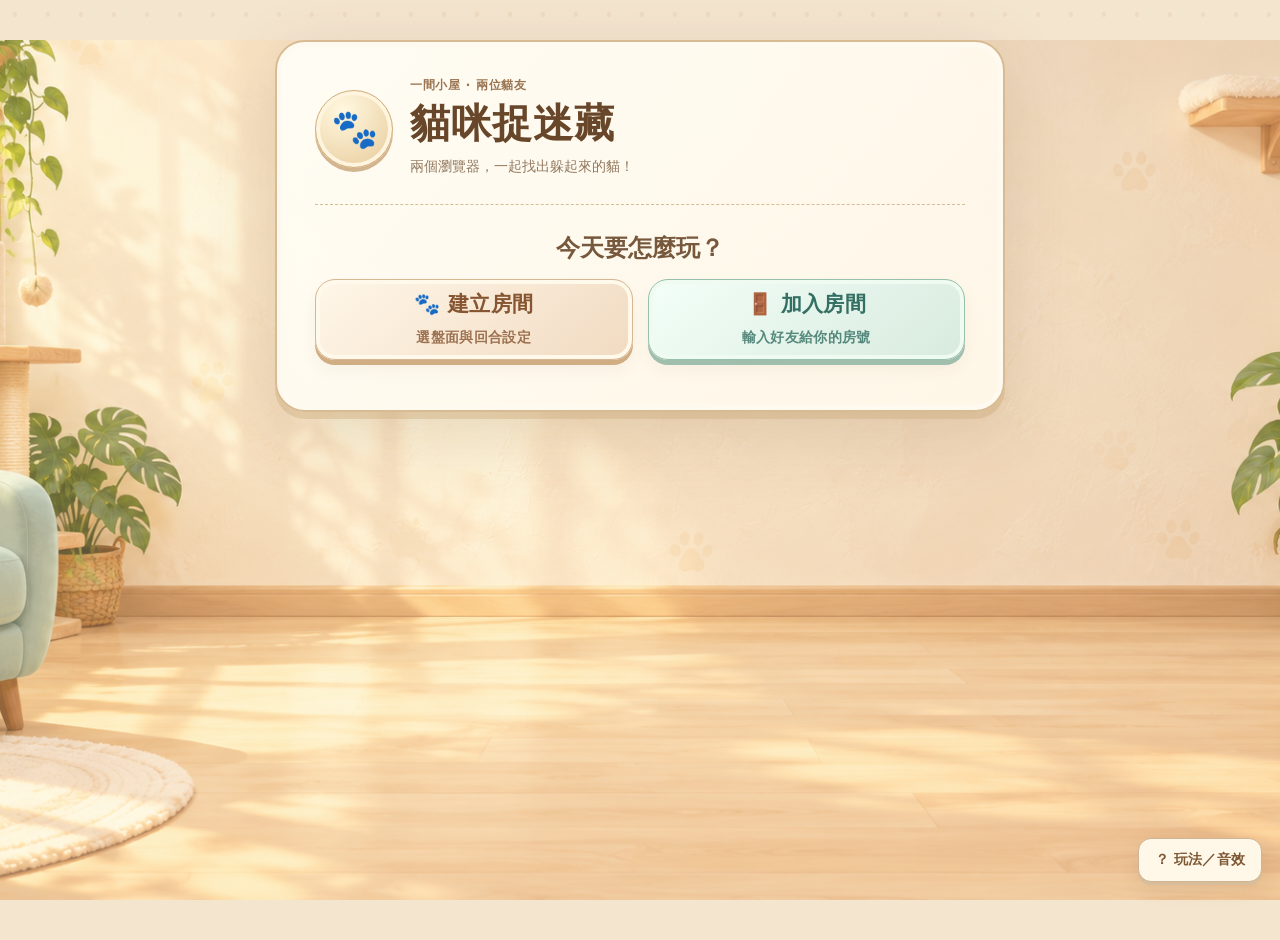
==== commit bbf49c9a: "Restore site after malformed text upload Restore the last known-good site tree after the publication" ====
--- a/index.html
+++ b/index.html
@@ -3,76 +3,72 @@
 <head>
   <meta charset="utf-8">
   <meta name="viewport" content="width=device-width,initial-scale=1">
-  <title>�߫}���g�áUP2P ���H�M��</title>
+  <title>貓咪捉迷藏｜P2P 雙人尋貓</title>
   <link rel="stylesheet" href="./style.css">
   <link rel="stylesheet" href="./survival.css">
-  <link rel="stylesheet" href="./classic.css">
 </head>
 <body><main>
-  <button id="helpButton" class="help-fab" aria-label="���}���k�P���ĳ]�w">�H ���k������</button>
+  <button id="helpButton" class="help-fab" aria-label="打開玩法與音效設定">？ 玩法／音效</button>
   <section id="setup" class="panel setup-card">
-    <div class="primary-modes" aria-label="�D�n�C���Ҧ�"><button id="chooseClassic" type="button"><strong>?? �g���H</strong><small>300 ����п߼ƿW �P ���z����</small></button><p>�s�u�Ҧ��O�d 1V1 �P�̦h�|�H���j�k���C</p></div>
-    <header class="brand"><div class="logo">??</div><div><small>�@���p�� �P ���ߤ�</small><h1>�߫}���g��</h1><p>����s�����A�@�_��X���_�Ӫ��ߡI</p></div></header>
-    <div id="entryChoice" class="entry-choice"><h2>���ѭn��򪱡H</h2><div class="entry-buttons"><button id="chooseHost" type="button">?? �إߩж�<small>��L���P�^�X�]�w</small></button><button id="chooseJoin" type="button">?? �[�J�ж�<small>��J�n�͵��A���и�</small></button></div><div class="quick-actions"><button id="previewBattle" class="hidden" type="button">���ժ��j��M <small>��H�m�ߡA���|�s�u</small></button><button id="quickMatch">? �ֳt�t��</button></div></div>
-    <div id="entryFlow" class="hidden"><div class="flow-heading"><button id="backToEntry" type="button" aria-label="��^�J�f���">�� ��^</button><h2 id="flowTitle"></h2></div>
+    <header class="brand"><div class="logo">🐾</div><div><small>一間小屋 · 兩位貓友</small><h1>貓咪捉迷藏</h1><p>兩個瀏覽器，一起找出躲起來的貓！</p></div></header>
+    <div id="entryChoice" class="entry-choice"><h2>今天要怎麼玩？</h2><div class="entry-buttons"><button id="chooseHost" type="button">🐾 建立房間<small>選盤面與回合設定</small></button><button id="chooseJoin" type="button">🚪 加入房間<small>輸入好友給你的房號</small></button></div><div class="quick-actions"><button id="previewBattle" class="hidden" type="button">先試玩大對決 <small>單人練習，不會連線</small></button><button id="quickMatch">⚡ 快速配對</button></div></div>
+    <div id="entryFlow" class="hidden"><div class="flow-heading"><button id="backToEntry" type="button" aria-label="返回入口選擇">← 返回</button><h2 id="flowTitle"></h2></div>
     <div class="setup-grid">
-      <label>�ʺ�<span class="nick-row"><input id="nick" maxlength="16" value="���o�괳" autocomplete="off"><button id="randomNick" type="button" title="�H�����ͼʺ�" aria-label="�H�����ͼʺ�">??</button></span></label>
-      <label class="host-only">�ѽL<select id="size"><option value="6" selected>6��6 �p�L</option><option value="12">12��12 �J��</option><option value="20">20��20 �з�</option><option value="24">24��24 �j�L</option></select></label>
-      <label class="wide host-only">�C���Ҧ�<select id="gameMode">
-        <option value="battle" selected>?? �߫}�j��M�U�Y�ɳs���</option>
-        <option value="survival">?? 4 �H�j�k���U2�V4 �H�n�͡A�̦h�|�H</option>
-      </select><small id="modeDescription">�P�ɸѦۤv�� 6��6�A�s����ߥi�֥[�����F����������s�L�A�s�걵��C</small></label>
+      <label>暱稱<span class="nick-row"><input id="nick" maxlength="16" value="奶油虎斑" autocomplete="off"><button id="randomNick" type="button" title="隨機產生暱稱" aria-label="隨機產生暱稱">🎲</button></span></label>
+      <label class="host-only">棋盤<select id="size"><option value="6" selected>6×6 小盤</option><option value="12">12×12 入門</option><option value="20">20×20 標準</option><option value="24">24×24 大盤</option></select></label>
+      <label class="wide host-only">遊戲模式<select id="gameMode">
+        <option value="basic">🔎 基本對戰｜找到最多貓獲勝</option>
+        <option value="items">🐟 魚乾道具戰｜翻空格集魚乾</option>
+        <option value="treasure">🔔 寶藏派對｜鈴鐺貓值 2 分</option>
+        <option value="coop">🤝 默契合作｜共享魚乾與道具</option>
+        <option value="battle" selected>🐾 貓咪大對決｜即時連鎖攻防</option>
+        <option value="survival">🐈 貓咪大逃殺｜2–4 位好友生存賽</option>
+      </select><small id="modeDescription">同時解自己的 6×6，連續找到貓可累加攻擊；找齊六隻換新盤，連鎖接續。</small></label>
     </div>
-    <fieldset class="avatar-picker"><legend>��@���N���A����</legend><div id="avatarChoices"></div></fieldset>
+    <fieldset class="avatar-picker"><legend>選一隻代表你的貓</legend><div id="avatarChoices"></div></fieldset>
     <div class="settings turn-settings host-only hidden">
-      <label>���a 1 ����<input id="secondsA" type="number" min="10" max="180" value="45"></label>
-      <label>���a 2 ����<input id="secondsB" type="number" min="10" max="180" value="45"></label>
-      <label><input id="capEnabled" type="checkbox"> �s��W��</label>
-      <label id="capField">�W������<input id="cap" type="number" min="1" max="24" value="3" disabled></label>
+      <label>玩家 1 秒數<input id="secondsA" type="number" min="10" max="180" value="45"></label>
+      <label>玩家 2 秒數<input id="secondsB" type="number" min="10" max="180" value="45"></label>
+      <label><input id="capEnabled" type="checkbox"> 連抓上限</label>
+      <label id="capField">上限隻數<input id="cap" type="number" min="1" max="24" value="3" disabled></label>
     </div>
-    <div id="battleSettings" class="settings host-only"><label>�C�쪱�a��q<input id="battleHP" type="number" min="50" max="500" step="10" value="150"></label><p class="battle-settings-note">�T�w 6��6 �P �P�ɧ��<br>�C���s��ˮ` +5�A���L����s��C</p></div>
-    <div id="survivalSettings" class="settings host-only hidden"><p>2�V4 ��u�H�n��</p><label><input id="survivalTabby" type="checkbox" checked> �괳�����</label><p>�ĤG��ߤͧ����s�u��A�}�l 180 �����ԡF�ХD�i�ߧY�}�l�C�������� 5 �����C�̫�@����������`���A�P������~�A�i�æC�a�x�C</p></div>
-    <label id="roomField">�[�J�Ωи�<span class="room-copy-row"><input id="roomInput" maxlength="24" placeholder="�Ҧp CAT-1234"><button id="copyRoom" type="button">�ƻs�и�</button><button id="copyInvite" type="button">�ܽгs��</button></span></label>
-    <div class="actions"><button id="host" class="host-only">?? �إߩж�</button><button id="join" class="join-only">?? �[�J�ж�</button><button id="resume" class="host-only hidden">? ��_�ХD����</button></div>
-    <p class="privacy">�и��s�u�ϥΧK�O PeerJS Cloud ��մ���F�什��Ʀb�s�����������ǰe�C�S���K�O TURN�A�����Y������i�ॢ�ѡC</p>
-    <div id="manualControls"><details><summary>�i���G��ʳƴ�</summary><p>�Y�ĤT��A�Ȥ��i�ΡA�i�ΤU���q�N�X��ʳs�u�C</p></details>
-    <div class="actions"><button id="manualHost" class="host-only">��ʫإ�</button><button id="manualJoin" class="join-only">��ʥ[�J</button></div>
-    <div id="manual" class="hidden"><h2 id="manualTitle"></h2><textarea id="outCode" readonly placeholder="�o�̷|���ͭn�ǵ���誺�X"></textarea><button id="copyCode">�ƻs�W��N�X</button><textarea id="inCode" placeholder="�K�W���Ǧ^���X"></textarea><button id="applyCode">�M�ΥN�X</button></div>
+    <div id="battleSettings" class="settings host-only"><label>每位玩家血量<input id="battleHP" type="number" min="50" max="500" step="10" value="150"></label><p class="battle-settings-note">固定 6×6 · 同時找貓<br>每次連鎖傷害 +5，換盤延續連鎖。</p></div>
+    <div id="survivalSettings" class="settings host-only hidden"><p>2–4 位真人好友</p><label><input id="survivalTabby" type="checkbox" checked> 虎斑貓驚喜</label><p>第二位貓友完成連線後，開始 180 秒等候；房主可立即開始。正式比賽 5 分鐘。最後一分鐘比全場總分，同分比錯誤，可並列冠軍。</p></div>
+    <label id="roomField">加入用房號<span class="room-copy-row"><input id="roomInput" maxlength="24" placeholder="例如 CAT-1234"><button id="copyRoom" type="button">複製房號</button><button id="copyInvite" type="button">邀請連結</button></span></label>
+    <div class="actions"><button id="host" class="host-only">🐾 建立房間</button><button id="join" class="join-only">🚪 加入房間</button><button id="resume" class="host-only hidden">↻ 恢復房主局面</button></div>
+    <p class="privacy">房號連線使用免費 PeerJS Cloud 協調握手；對局資料在瀏覽器間直接傳送。沒有免費 TURN，部分嚴格網路可能失敗。</p>
+    <div id="manualControls"><details><summary>進階：手動備援</summary><p>若第三方服務不可用，可用下方兩段代碼手動連線。</p></details>
+    <div class="actions"><button id="manualHost" class="host-only">手動建立</button><button id="manualJoin" class="join-only">手動加入</button></div>
+    <div id="manual" class="hidden"><h2 id="manualTitle"></h2><textarea id="outCode" readonly placeholder="這裡會產生要傳給對方的碼"></textarea><button id="copyCode">複製上方代碼</button><textarea id="inCode" placeholder="貼上對方傳回的碼"></textarea><button id="applyCode">套用代碼</button></div>
     </div><p id="setupStatus" class="status" aria-live="polite"></p></div>
   </section>
 
-  <section id="classicGame" class="classic-game hidden" aria-label="�g���H�߼ƿW">
-    <header class="classic-header"><button id="classicExit" type="button">�� ��^�Ҧ�</button><div><small>CLASSIC SOLO</small><h1>�g���H �P �߼ƿW</h1></div><strong id="classicProgress">1 / 300</strong></header>
-    <div class="classic-layout"><aside class="classic-panel"><label for="classicLevel">������d</label><input id="classicLevel" type="range" min="1" max="300" value="1"><div class="classic-meta"><span id="classicTier">�J��</span><span id="classicSize">4��4</span></div><p>�C�@��ơB����B��ϫ�n�@���ߡF�ߤ���۾F�A�ר��]����C</p><div class="classic-actions"><button id="classicHint" type="button">?? ���ܤU�@�B</button><button id="classicReplay" type="button">? ��������</button></div><p id="classicMessage" role="status" aria-live="polite">�I�@�U�аO �ѡA�I��U��m�ߡC</p></aside><div class="classic-board-card"><div id="classicBoard" class="classic-board" role="grid" aria-label="�g���H�ѽL"></div><p id="classicHintText" class="classic-hint-text" aria-live="polite"></p><div class="classic-footer"><button id="classicPrev" type="button">�W�@��</button><span id="classicCompletion">�|������</span><button id="classicNext" type="button">�U�@��</button></div></div></div>
+  <section id="game" class="hidden">
+    <section id="survivalArena" class="hidden" aria-label="貓咪大逃殺"></section>
+    <section id="battleArena" class="hidden" aria-label="貓咪大對決">
+      <header class="battle-header"><div class="battle-brand"><small>CAT HIDE & SEEK</small><h1>貓咪大對決</h1><span>🐾 即時攻防 🐾</span></div><div class="battle-status"><span id="battleConnection" role="status"></span><button id="battleCopyRoom" type="button">複製房號</button><button id="battleHelp" type="button">玩法／音效</button><button id="battleMute" type="button" aria-label="切換音效">🔊</button><button id="leavePractice" type="button" class="hidden">回入口</button></div></header>
+      <div id="battleOpening" class="hidden" role="status" aria-live="polite"><span class="opening-caption"></span><strong class="opening-count"></strong><span class="opening-prompt"></span></div>
+      <p id="battleNotice" role="status" aria-live="polite"></p>
+      <div class="battle-layout"><section class="battle-side local" data-player="0"></section><aside class="battle-center" aria-label="棋盤操作"><div class="battle-vs" aria-hidden="true">VS</div><p id="battleGestureHint" class="gesture-hint" role="note" aria-label="單點做私人標記，快速雙點同一格翻格，長按拖曳連續標記"><span class="gesture-action">單點<span class="gesture-mark" aria-hidden="true">✕</span>標記</span><span class="gesture-divider" aria-hidden="true">｜</span><span class="gesture-action">雙點<svg class="gesture-paw" viewBox="0 0 24 24" aria-hidden="true" focusable="false"><ellipse cx="5" cy="9" rx="2.5" ry="3.2" transform="rotate(-25 5 9)"/><ellipse cx="10" cy="5.8" rx="2.4" ry="3.1"/><ellipse cx="15.7" cy="6.4" rx="2.4" ry="3.1" transform="rotate(15 15.7 6.4)"/><ellipse cx="20" cy="10.3" rx="2.2" ry="2.9" transform="rotate(30 20 10.3)"/><path d="M6.5 16.2c.8-1.1 1.8-1.8 2.7-3.2 1.4-2.2 4.5-2.2 5.9 0 .9 1.4 1.9 2.1 2.7 3.2 1.7 2.5.3 4.8-2.1 4.8-1.6 0-2.3-.8-3.6-.8s-2 .8-3.6.8c-2.4 0-3.7-2.3-2-4.8Z"/></svg>翻格</span><small class="gesture-drag">長按拖曳標記</small></p></aside><section class="battle-side opponent" data-player="1"></section></div>
+      <div class="battle-toolbar"><button id="battleReconnect" class="hidden" type="button">重新連線</button><button id="battleAbort" class="hidden" type="button">結束本局</button><button id="battleReturn" class="hidden" type="button">回入口</button></div>
+      <p class="battle-instructions">每行、每列、每區各一隻，貓咪不能相鄰。連續找到貓，傷害逐次增加。</p><div id="battleFX" aria-hidden="true"></div>
+    </section>
+    <div id="turnBanner" aria-live="polite"></div>
+    <header class="top"><div class="room-tag"><small>P2P 私密對局</small><span class="room-code"><b id="room"></b><button id="copyGameRoom" type="button">複製</button></span><span id="modeBadge"></span></div><div class="turn"><span id="connection">連線中</span><strong id="turnText"></strong><em id="timer">45</em></div><button id="mute" aria-label="切換音效">🔊</button></header>
+    <div class="arena"><aside id="p0" class="player-card"></aside><section class="center">
+      <div class="modes"><button id="hint">💡 共同提示</button><span id="message" aria-live="polite"></span></div>
+      <section id="toolbox" class="toolbox hidden" aria-label="魚乾道具"><div class="fish-bank">🐟 <b id="fishCount">0</b>/4</div><button data-item="magnifier" title="2 魚乾：私人查看中心周圍貓數">🔍 貓爪放大鏡 <small>2</small></button><button data-item="yarn" title="2 魚乾：選 2–3 個相連格，得知其中有沒有貓">🧶 毛線探路 <small>2</small></button><button data-item="shield" title="3 魚乾：本輪下一次翻空格不換手">🐾 肉球護墊 <small>3</small></button><button data-item="hourglass" title="2 魚乾：本輪增加 10 秒">⏳ 小貓沙漏 <small>2</small></button><button id="confirmYarn" class="hidden">確認探路</button><button id="cancelItem" class="hidden">取消</button><span id="itemStatus"></span></section>
+      <div class="board-tools" aria-label="棋盤縮放"><button id="zoomOut" type="button" aria-label="縮小棋盤">−</button><span id="zoomLabel">100%</span><button id="zoomIn" type="button" aria-label="放大棋盤">＋</button></div>
+      <p id="gestureHint" class="gesture-hint" role="note" aria-label="單點做私人標記，快速雙點同一格翻格，長按拖曳連續標記"><span class="gesture-action">單點<span class="gesture-mark" aria-hidden="true">✕</span>標記</span><span class="gesture-divider" aria-hidden="true">｜</span><span class="gesture-action">雙點<svg class="gesture-paw" viewBox="0 0 24 24" aria-hidden="true" focusable="false"><ellipse cx="5" cy="9" rx="2.5" ry="3.2" transform="rotate(-25 5 9)"/><ellipse cx="10" cy="5.8" rx="2.4" ry="3.1"/><ellipse cx="15.7" cy="6.4" rx="2.4" ry="3.1" transform="rotate(15 15.7 6.4)"/><ellipse cx="20" cy="10.3" rx="2.2" ry="2.9" transform="rotate(30 20 10.3)"/><path d="M6.5 16.2c.8-1.1 1.8-1.8 2.7-3.2 1.4-2.2 4.5-2.2 5.9 0 .9 1.4 1.9 2.1 2.7 3.2 1.7 2.5.3 4.8-2.1 4.8-1.6 0-2.3-.8-3.6-.8s-2 .8-3.6.8c-2.4 0-3.7-2.3-2-4.8Z"/></svg>翻格</span><small class="gesture-drag">長按拖曳標記</small></p>
+      <div id="boardWrap"><div id="board" role="grid" aria-label="尋貓棋盤" aria-describedby="gestureHint"></div><div id="fxLayer" aria-hidden="true"></div></div>
+      <div class="legend" aria-label="盤面圖例"><span><i class="sample cat-sample">🐱</i>找到貓</span><span><i class="sample opened-sample">×</i>已翻開的空格</span><span><i class="sample note-sample">×</i>私人筆記</span><span><i class="sample region-sample"></i>顏色分區</span></div>
+    </section><aside id="p1" class="player-card"></aside></div>
+    <footer><button id="pass">↪ 手動交棒</button><button class="emote">ฅ^•ﻌ•^ฅ</button><button class="emote">好眼力！</button><button class="emote">一起加油</button></footer>
   </section>
 
-  <section id="game" class="hidden">
-    <section id="survivalArena" class="hidden" aria-label="�߫}�j�k��"></section>
-    <section id="battleArena" class="hidden" aria-label="�߫}�j��M">
-      <header class="battle-header"><div class="battle-brand"><small>CAT HIDE & SEEK</small><h1>�߫}�j��M</h1><span>?? �Y�ɧ� ??</span></div><div class="battle-status"><span id="battleConnection" role="status"></span><button id="battleCopyRoom" type="button">�ƻs�и�</button><button id="battleHelp" type="button">���k������</button><button id="battleMute" type="button" aria-label="��������">??</button><button id="leavePractice" type="button" class="hidden">�^�J�f</button></div></header>
-      <div id="battleOpening" class="hidden" role="status" aria-live="polite"><span class="opening-caption"></span><strong class="opening-count"></strong><span class="opening-prompt"></span></div>
-      <p id="battleNotice" role="status" aria-live="polite"></p>
-      <div class="battle-layout"><section class="battle-side local" data-player="0"></section><aside class="battle-center" aria-label="�ѽL�ާ@"><div class="battle-vs" aria-hidden="true">VS</div><p id="battleGestureHint" class="gesture-hint" role="note" aria-label="���I���p�H�аO�A�ֳt���I�P�@��½��A�����즲�s��аO"><span class="gesture-action">���I<span class="gesture-mark" aria-hidden="true">?</span>�аO</span><span class="gesture-divider" aria-hidden="true">�U</span><span class="gesture-action">���I<svg class="gesture-paw" viewBox="0 0 24 24" aria-hidden="true" focusable="false"><ellipse cx="5" cy="9" rx="2.5" ry="3.2" transform="rotate(-25 5 9)"/><ellipse cx="10" cy="5.8" rx="2.4" ry="3.1"/><ellipse cx="15.7" cy="6.4" rx="2.4" ry="3.1" transform="rotate(15 15.7 6.4)"/><ellipse cx="20" cy="10.3" rx="2.2" ry="2.9" transform="rotate(30 20 10.3)"/><path d="M6.5 16.2c.8-1.1 1.8-1.8 2.7-3.2 1.4-2.2 4.5-2.2 5.9 0 .9 1.4 1.9 2.1 2.7 3.2 1.7 2.5.3 4.8-2.1 4.8-1.6 0-2.3-.8-3.6-.8s-2 .8-3.6.8c-2.4 0-3.7-2.3-2-4.8Z"/></svg>½��</span><small class="gesture-drag">�����즲�аO</small></p></aside><section class="battle-side opponent" data-player="1"></section></div>
-      <div class="battle-toolbar"><button id="battleReconnect" class="hidden" type="button">���s�s�u</button><button id="battleAbort" class="hidden" type="button">��������</button><button id="battleReturn" class="hidden" type="button">�^�J�f</button></div>
-      <p class="battle-instructions">�C��B�C�C�B�C�ϦU�@���A�߫}����۾F�C�s����ߡA�ˮ`�v���W�[�C</p><div id="battleFX" aria-hidden="true"></div>
-    </section>
-    <div id="turnBanner" aria-live="polite"></div>
-    <header class="top"><div class="room-tag"><small>P2P �p�K�什</small><span class="room-code"><b id="room"></b><button id="copyGameRoom" type="button">�ƻs</button></span><span id="modeBadge"></span></div><div class="turn"><span id="connection">�s�u��</span><strong id="turnText"></strong><em id="timer">45</em></div><button id="mute" aria-label="��������">??</button></header>
-    <div class="arena"><aside id="p0" class="player-card"></aside><section class="center">
-      <div class="modes"><button id="hint">?? �@�P����</button><span id="message" aria-live="polite"></span></div>
-      <section id="toolbox" class="toolbox hidden" aria-label="�����D��"><div class="fish-bank">?? <b id="fishCount">0</b>/4</div><button data-item="magnifier" title="2 �����G�p�H�d�ݤ��ߩP��߼�">?? �ߤ���j�� <small>2</small></button><button data-item="yarn" title="2 �����G�� 2�V3 �Ӭ۳s��A�o���䤤���S����">?? ��u���� <small>2</small></button><button data-item="shield" title="3 �����G�����U�@��½�Ů椣����">?? �ײy�@�� <small>3</small></button><button data-item="hourglass" title="2 �����G�����W�[ 10 ��">? �p�ߨF�| <small>2</small></button><button id="confirmYarn" class="hidden">�T�{����</button><button id="cancelItem" class="hidden">����</button><span id="itemStatus"></span></section>
-      <div class="board-tools" aria-label="�ѽL�Y��"><button id="zoomOut" type="button" aria-label="�Y�p�ѽL">?</button><span id="zoomLabel">100%</span><button id="zoomIn" type="button" aria-label="��j�ѽL">��</button></div>
-      <p id="gestureHint" class="gesture-hint" role="note" aria-label="���I���p�H�аO�A�ֳt���I�P�@��½��A�����즲�s��аO"><span class="gesture-action">���I<span class="gesture-mark" aria-hidden="true">?</span>�аO</span><span class="gesture-divider" aria-hidden="true">�U</span><span class="gesture-action">���I<svg class="gesture-paw" viewBox="0 0 24 24" aria-hidden="true" focusable="false"><ellipse cx="5" cy="9" rx="2.5" ry="3.2" transform="rotate(-25 5 9)"/><ellipse cx="10" cy="5.8" rx="2.4" ry="3.1"/><ellipse cx="15.7" cy="6.4" rx="2.4" ry="3.1" transform="rotate(15 15.7 6.4)"/><ellipse cx="20" cy="10.3" rx="2.2" ry="2.9" transform="rotate(30 20 10.3)"/><path d="M6.5 16.2c.8-1.1 1.8-1.8 2.7-3.2 1.4-2.2 4.5-2.2 5.9 0 .9 1.4 1.9 2.1 2.7 3.2 1.7 2.5.3 4.8-2.1 4.8-1.6 0-2.3-.8-3.6-.8s-2 .8-3.6.8c-2.4 0-3.7-2.3-2-4.8Z"/></svg>½��</span><small class="gesture-drag">�����즲�аO</small></p>
-      <div id="boardWrap"><div id="board" role="grid" aria-label="�M�ߴѽL" aria-describedby="gestureHint"></div><div id="fxLayer" aria-hidden="true"></div></div>
-      <div class="legend" aria-label="�L���Ϩ�"><span><i class="sample cat-sample">??</i>����</span><span><i class="sample opened-sample">��</i>�w½�}���Ů�</span><span><i class="sample note-sample">��</i>�p�H���O</span><span><i class="sample region-sample"></i>�C�����</span></div>
-    </section><aside id="p1" class="player-card"></aside></div>
-    <footer><button id="pass">? ��ʥ��</button><button class="emote">?^�E?�E^?</button><button class="emote">�n���O�I</button><button class="emote">�@�_�[�o</button></footer>
-  </section>
-
-  <dialog id="helpDialog" class="help-dialog"><button id="closeHelp" class="dialog-close" aria-label="����">��</button><h2>���k�P����</h2><p class="timer-warning">? ���}�������|�Ȱ��什�p�ɡC</p><div class="help-rules"><article><b>1�U�C��@��</b><p>�C�@����n���@���ߡC</p></article><article><b>2�U�C�C�@��</b><p>�C�@���C��n���@���ߡC</p></article><article><b>3�U�C�Ϥ@��</b><p>�C���C��ϰ��n�@���C</p></article><article><b>4�U����K�K</b><p>�Ⱖ�ߤ���b�K��V�۾F�C</p></article></div><h3>�^�X�P�аO</h3><p>�즳�|�ئ^�X���k���A�䤤�߫����F�q�šB��ΡB�W�ɩΨ�F�s��W���N���H�C�q�ťu�|���}�ӪŮ�A����ܩP��߼ơC�u�����½�}�ýT�{�S���ߪ���l�|��ܲ`�� �ѡF��ʨp�H�O���O���� �ѡC�t�Τ��|�۰ʼаO�θT���I��P��B�P�C�B�P�ϤΤK��V�۾F����½��F�Цۦ�̳W�h���z�C</p><h3>���ؼҦ�</h3><p><b>�߫}�j�k���G</b>2�V4 ��u�H�n�ͦU�ѿW�� 6��6�C�ĤG�짹���s�u��A�}�l 180 �����ԡA�ХD�]�i�ߧY�}�l�F�֩���|�������ԡC�@�� 3 ���}��Ū����A�~�}�l���� 5 �����p�ɡC�C�� 1 ���A�ֿn 4��10��16��24 �����e���O�b 1��2��3��4 �����ˬd�C�C�����e�e 20 ���A���F�Ъ̷|����@�������A���ۯd�b������ܶi�סF�w�F����ܦw�����A�C�̫�@�����S���s���e�F5 �����H���b�����a���������ơB�A��������~�M�ӡA�����P���i�æC�a�x�C�u�Ѥ@�H������ӡA�����P�ɥ��ѨS���a�x�C�q���� 2��4��6��8 ���A��ʧ��߫᭫�]�C�괳�ߨC�����̦h�@���A��ʧ���b�H�����I�� 3��3 ���S�߻P�Ů�A�߭p���B�Ů椣����F���s��B������t���I�C�S���괳��½�}��~�|�G�_�P�P�ø��V���I�F�Y�ϦP�ɴ��L�A�ĪG���u�����½L���w���⵲�G�A���|���S�s�L�C�X���_�u�� 15 ���^�y�A�����~��F�ХD���p������C���Ҧ����B�𦨤��C</p><p><b>�߫}�j��M�G</b>����s�u�P�����P�B��Ū�� 3�B2�B1�A�A�P�ɸѦۤv�� 6��6�C�q���ɽL��������ܳѾl��w���ơA�Ҧ��L���ާ@�Ȱ��C�C�H�w�] 150 HP�A�i�ѩХD�վ�C�s��R���ˮ`�� 5�B10�B15�K�F�q���|���]�s��A�s��q���̧���w 2�B4�B6�B8 ���A�̦h 8 ���F���߫�A�U�@���q����_ 2 ���C�q��������A��w�����L��������ܭ˼Ƶ����A½��P�p�H�аO���Ȱ��A�]�t�I���B�즲�P��L�ާ@�C�����A�γ��I�аO�B�ֳt���I½��C�R���N�o 0.3 ���C��������ߧY���s�L�A��q�P�s�걵��C������ HP ���� 0 ��ӡC���L���u�i�[�ݡA�S���D��Φ@�P�˼ơF����w�ɥi�ק�p�H���O�C�_�u�|�Ȱ��A���s�s�u�i��_�F60 ������_�h�����B���P�ӭt�C</p><p><b>�򥻹�ԡG</b>���̦h����ӡC<br><b>�����D��ԡG</b>�������`½�Ů�o 1 �����]�l�B�̦h 4�^�A�C�Ӧۤv���^�X�̦h�Τ@�ӹD��C<br><b>�_�ì���G</b>�ּƹa�L�߭� 2 ���A���q�� 1 ���F�a���ֶq�B��A�H�`���M�ӡC<br><b>�q���X�@�G</b>�@�ɳ����B�D��P���d���G�A�䧹�����ߦ@�P���\�A�S�����å��ѱ���C</p><h3>�|�ӹD��</h3><p>?? ��j��]2�^�G�p�H�d�ݤ��ߤK�F�߼ơA���ߤ�½�F�o�O�D��M�ݰ��d�A���|��Ʀr�L�b���q�Ů�C?? ��u�]2�^�G��P�� 2�V3 �Ӭ۳s���Ѯ�A�u�o���䤤���S���ߡC?? �@�ԡ]3�^�G�����U�@�����`½�Ů椴�i�~��A���o�����B�����]�ɶ��C? �F�|�]2�^�G�����[ 10 ���A���W�[�s��W���C�X�@�Ҧ������d�|�@�ɵ�����C</p><section class="sound-settings" aria-label="���ĳ]�w"><h3>���ĻP���q</h3><label for="soundVolume">���q <output id="soundVolumeValue">45%</output></label><input id="soundVolume" type="range" min="0" max="100" step="5" value="45"><p>�k�W����z�i�R���C���q�|�O�s�b�o���s�����A�����I����~�|�ҥέ��ġC</p><p id="meowLoadStatus" role="status">�����ާ@����J�ߥs�����C</p><small>�ߥs�����G<a href="https://opengameart.org/content/cat-purr-meow" target="_blank" rel="noopener">Kerzoven�ACC0 1.0</a>�]�ſ�P�H�J�H�X�^</small></section><h3>�ާ@�P�Ϩ�</h3><p>PC �P������@�ˡG�I�@�U���p�H�O���A�ֳt�I��U�P�@��~�|½��C���I���� 0.3 ����аO�FPC �L���s�����P�w�������t�סC�����Y�w���X�{�O���A�|�٭�o���O���A½��C�`�� �� �N���w�T�{���Ů�F���� �� �O�ۤv��ʥ[�W���p�H���O�A�|���T�{�C�k�䤣������C���ާ@�A�O�d�s�������C�������|�����@����즲�A�ƹL����½��u�|�[�W���� X�F�w�аO����l���|�Q�����A�P�@���즲���|½��C��}�]�]�A�b�L���~��}�^�B�Q��������w�ɰ���C����L���O�d�����Y��A���ʵe���бq�ѽL�~�ưʡF��w��������аO��½��C�����q������M�^�A�p�H���O�i��B���ݤ���C��V�䲾�ʡAEnter��Space ���@���аO�B�ֳt���⦸½��C�����j�����u��A�̹D�㴣�ܳ��I��ؼСA���|�P�ɼаO��½��C</p><div class="legend help-legend"><span><i class="sample cat-sample">??</i>����</span><span><i class="sample opened-sample">��</i>�w½�}���Ů�</span><span><i class="sample note-sample">��</i>�p�H���O</span></div></dialog>
-  <dialog id="result"><h2 id="resultTitle"></h2><p id="resultScore"></p><button id="rematch">�洫����A�A���@��</button></dialog>
+  <dialog id="helpDialog" class="help-dialog"><button id="closeHelp" class="dialog-close" aria-label="關閉">×</button><h2>玩法與音效</h2><p class="timer-warning">⏱ 打開說明不會暫停對局計時。</p><div class="help-rules"><article><b>1｜每行一隻</b><p>每一橫行剛好有一隻貓。</p></article><article><b>2｜每列一隻</b><p>每一直列剛好有一隻貓。</p></article><article><b>3｜每區一隻</b><p>每個顏色區域剛好一隻。</p></article><article><b>4｜不能貼貼</b><p>兩隻貓不能在八方向相鄰。</p></article></div><h3>回合與標記</h3><p>原有四種回合玩法中，找中貓後續手；猜空、交棒、超時或到達連抓上限就換人。猜空只會公開該空格，不顯示周圍貓數。只有實際翻開並確認沒有貓的格子會顯示深灰 ×；手動私人記號是紫色 ×。系統不會自動標記或禁止點選同行、同列、同區及八方向相鄰的未翻格；請自行依規則推理。</p><h3>六種模式</h3><p><b>貓咪大逃殺：</b>2–4 位真人好友各解獨立 6×6。第二位完成連線後，開始 180 秒等候，房主也可立即開始；少於兩位會取消等候。共用 3 秒開賽讀秒後，才開始正式 5 分鐘計時。每隻 1 分，累積 4／10／16／24 隻門檻分別在 1／2／3／4 分鐘檢查。每次門檻前 20 秒，未達標者會收到一次提醒，接著留在旁邊顯示進度；已達標顯示安全狀態。最後一分鐘沒有新門檻；5 分鐘以仍在場玩家的全場分數、再比全場錯誤決勝，完全同分可並列冠軍。只剩一人提早獲勝，全員同時失敗沒有冠軍。猜錯鎖 2／4／6／8 秒，手動找到貓後重設。虎斑貓每分鐘最多一次，手動找到後在隨機落點的 3×3 揭露貓與空格，貓計分、空格不算錯；不連鎖、不重抽差落點。特殊虎斑貓翻開後才會亮起星星並跳向落點；即使同時換盤，效果仍只表示舊盤的已結算結果，不會揭露新盤。訪客斷線有 15 秒回座，時鐘繼續；房主失聯不移轉。本模式有運氣成分。</p><p><b>貓咪大對決：</b>雙方連線與時鐘同步後讀秒 3、2、1，再同時解自己的 6×6。猜錯時盤面中央顯示剩餘鎖定秒數，所有盤面操作暫停。每人預設 150 HP，可由房主調整。連續命中傷害為 5、10、15…；猜錯會重設連鎖，連續猜錯依序鎖定 2、4、6、8 秒，最多 8 秒；找到貓後，下一次猜錯恢復 2 秒。猜錯不扣血，鎖定期間盤面中央顯示倒數視窗，翻格與私人標記都暫停，包含點擊、拖曳與鍵盤操作。解鎖後再用單點標記、快速雙點翻格。命中冷卻 0.3 秒。找齊六隻立即換新盤，血量與連鎖接續。先把對方 HP 打至 0 獲勝。對手盤面只可觀看，沒有道具或共同倒數；未鎖定時可修改私人筆記。斷線會暫停，重新連線可恢復；60 秒未恢復則結束、不判勝負。</p><p><b>基本對戰：</b>找到最多貓獲勝。<br><b>魚乾道具戰：</b>首次正常翻空格得 1 魚乾（餘額最多 4），每個自己的回合最多用一個道具。<br><b>寶藏派對：</b>少數鈴鐺貓值 2 分，普通貓 1 分；帶有少量運氣，以總分決勝。<br><b>默契合作：</b>共享魚乾、道具與偵查結果，找完全部貓共同成功，沒有隱藏失敗條件。</p><h3>四個道具</h3><p>🔍 放大鏡（2）：私人查看中心八鄰貓數，中心不翻；這是道具專屬偵查，不會把數字印在普通空格。🧶 毛線（2）：選同區 2–3 個相連未解格，只得知其中有沒有貓。🐾 護墊（3）：本輪下一次正常翻空格仍可繼續，不得魚乾且不重設時間。⏳ 沙漏（2）：本輪加 10 秒，不增加連抓上限。合作模式的偵查會共享給雙方。</p><section class="sound-settings" aria-label="音效設定"><h3>音效與音量</h3><label for="soundVolume">音量 <output id="soundVolumeValue">45%</output></label><input id="soundVolume" type="range" min="0" max="100" step="5" value="45"><p>右上角喇叭可靜音。音量會保存在這個瀏覽器，首次點擊後才會啟用音效。</p><p id="meowLoadStatus" role="status">首次操作後載入貓叫錄音。</p><small>貓叫錄音：<a href="https://opengameart.org/content/cat-purr-meow" target="_blank" rel="noopener">Kerzoven，CC0 1.0</a>（剪輯與淡入淡出）</small></section><h3>操作與圖例</h3><p>PC 與手機都一樣：點一下做私人記號，快速點兩下同一格才會翻格。單點約等 0.3 秒後標記；PC 尊重瀏覽器判定的雙擊速度。雙擊若已先出現記號，會還原這次記號再翻格。深灰 × 代表已確認的空格；紫色 × 是自己手動加上的私人筆記，尚未確認。右鍵不做任何遊戲操作，保留瀏覽器選單。按住約四分之一秒後拖曳，滑過的未翻格只會加上紫色 X；已標記的格子不會被擦掉，同一筆拖曳不會翻格。放開（包括在盤面外放開）、被取消或鎖定時停止。手機盤面保留雙指縮放，捲動畫面請從棋盤外滑動；鎖定期間不能標記或翻格。正式猜測不能撤回，私人筆記可改且對手看不到。方向鍵移動，Enter／Space 按一次標記、快速按兩次翻格。選取放大鏡／毛線後，依道具提示單點選目標，不會同時標記或翻格。</p><div class="legend help-legend"><span><i class="sample cat-sample">🐱</i>找到貓</span><span><i class="sample opened-sample">×</i>已翻開的空格</span><span><i class="sample note-sample">×</i>私人筆記</span></div></dialog>
+  <dialog id="result"><h2 id="resultTitle"></h2><p id="resultScore"></p><button id="rematch">交換先手，再玩一局</button></dialog>
   <div id="toast" role="status" aria-live="polite"></div>
 </main>
-<script src="./match-config.js"></script><script src="./vendor/peerjs-1.5.5.min.js"></script><script src="./region-palette.js"></script><script>window.CAT_MEOW_SAMPLES=["./assets/audio/cat-meow-soft.wav","./assets/audio/cat-meow-food.wav","./assets/audio/cat-meow-purr.wav"];</script><script src="./game-audio.js"></script><script src="./battle-engine.js"></script><script src="./cell-gestures.js"></script><script src="./board-strokes.js"></script><script src="./survival-engine.js"></script><script src="./survival-session.js"></script><script src="./classic-engine.js"></script><script src="./classic-levels.js"></script><script src="./app.js"></script><script src="./battle-ui.js"></script><script src="./survival-app.js"></script><script src="./survival-ui.js"></script><script src="./classic-app.js"></script>
+<script src="./match-config.js"></script><script src="./vendor/peerjs-1.5.5.min.js"></script><script src="./region-palette.js"></script><script>window.CAT_MEOW_SAMPLES=["./assets/audio/cat-meow-soft.wav","./assets/audio/cat-meow-food.wav","./assets/audio/cat-meow-purr.wav"];</script><script src="./game-audio.js"></script><script src="./battle-engine.js"></script><script src="./cell-gestures.js"></script><script src="./board-strokes.js"></script><script src="./survival-engine.js"></script><script src="./survival-session.js"></script><script src="./app.js"></script><script src="./battle-ui.js"></script><script src="./survival-app.js"></script><script src="./survival-ui.js"></script>
 </body></html>
-
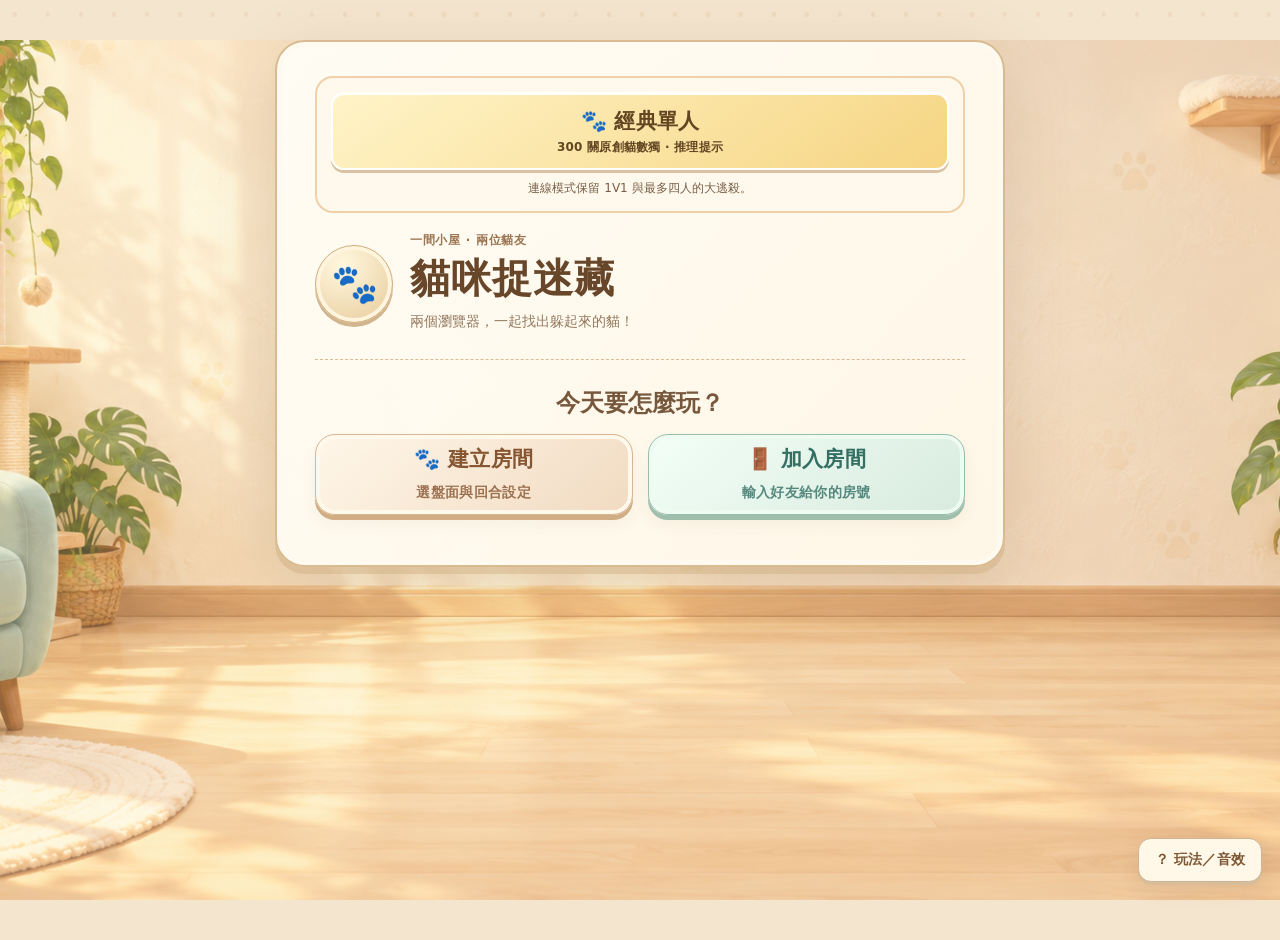
==== commit a9889ce8: "Publish classic solo campaign and simplify multiplayer Keep public multiplayer entry points to 1V1 d" ====
--- a/index.html
+++ b/index.html
@@ -6,10 +6,12 @@
   <title>貓咪捉迷藏｜P2P 雙人尋貓</title>
   <link rel="stylesheet" href="./style.css">
   <link rel="stylesheet" href="./survival.css">
+  <link rel="stylesheet" href="./classic.css">
 </head>
 <body><main>
   <button id="helpButton" class="help-fab" aria-label="打開玩法與音效設定">？ 玩法／音效</button>
   <section id="setup" class="panel setup-card">
+    <div class="primary-modes" aria-label="主要遊戲模式"><button id="chooseClassic" type="button"><strong>🐾 經典單人</strong><small>300 關原創貓數獨 · 推理提示</small></button><p>連線模式保留 1V1 與最多四人的大逃殺。</p></div>
     <header class="brand"><div class="logo">🐾</div><div><small>一間小屋 · 兩位貓友</small><h1>貓咪捉迷藏</h1><p>兩個瀏覽器，一起找出躲起來的貓！</p></div></header>
     <div id="entryChoice" class="entry-choice"><h2>今天要怎麼玩？</h2><div class="entry-buttons"><button id="chooseHost" type="button">🐾 建立房間<small>選盤面與回合設定</small></button><button id="chooseJoin" type="button">🚪 加入房間<small>輸入好友給你的房號</small></button></div><div class="quick-actions"><button id="previewBattle" class="hidden" type="button">先試玩大對決 <small>單人練習，不會連線</small></button><button id="quickMatch">⚡ 快速配對</button></div></div>
     <div id="entryFlow" class="hidden"><div class="flow-heading"><button id="backToEntry" type="button" aria-label="返回入口選擇">← 返回</button><h2 id="flowTitle"></h2></div>
@@ -17,12 +19,8 @@
       <label>暱稱<span class="nick-row"><input id="nick" maxlength="16" value="奶油虎斑" autocomplete="off"><button id="randomNick" type="button" title="隨機產生暱稱" aria-label="隨機產生暱稱">🎲</button></span></label>
       <label class="host-only">棋盤<select id="size"><option value="6" selected>6×6 小盤</option><option value="12">12×12 入門</option><option value="20">20×20 標準</option><option value="24">24×24 大盤</option></select></label>
       <label class="wide host-only">遊戲模式<select id="gameMode">
-        <option value="basic">🔎 基本對戰｜找到最多貓獲勝</option>
-        <option value="items">🐟 魚乾道具戰｜翻空格集魚乾</option>
-        <option value="treasure">🔔 寶藏派對｜鈴鐺貓值 2 分</option>
-        <option value="coop">🤝 默契合作｜共享魚乾與道具</option>
         <option value="battle" selected>🐾 貓咪大對決｜即時連鎖攻防</option>
-        <option value="survival">🐈 貓咪大逃殺｜2–4 位好友生存賽</option>
+        <option value="survival">🏆 4 人大逃殺｜2–4 人好友，最多四人</option>
       </select><small id="modeDescription">同時解自己的 6×6，連續找到貓可累加攻擊；找齊六隻換新盤，連鎖接續。</small></label>
     </div>
     <fieldset class="avatar-picker"><legend>選一隻代表你的貓</legend><div id="avatarChoices"></div></fieldset>
@@ -41,6 +39,11 @@
     <div class="actions"><button id="manualHost" class="host-only">手動建立</button><button id="manualJoin" class="join-only">手動加入</button></div>
     <div id="manual" class="hidden"><h2 id="manualTitle"></h2><textarea id="outCode" readonly placeholder="這裡會產生要傳給對方的碼"></textarea><button id="copyCode">複製上方代碼</button><textarea id="inCode" placeholder="貼上對方傳回的碼"></textarea><button id="applyCode">套用代碼</button></div>
     </div><p id="setupStatus" class="status" aria-live="polite"></p></div>
+  </section>
+
+  <section id="classicGame" class="classic-game hidden" aria-label="經典單人貓數獨">
+    <header class="classic-header"><button id="classicExit" type="button">← 返回模式</button><div><small>CLASSIC SOLO</small><h1>經典單人 · 貓數獨</h1></div><strong id="classicProgress">1 / 300</strong></header>
+    <div class="classic-layout"><aside class="classic-panel"><label for="classicLevel">選擇關卡</label><input id="classicLevel" type="range" min="1" max="300" value="1"><div class="classic-meta"><span id="classicTier">入門</span><span id="classicSize">4×4</span></div><p>每一橫排、直欄、色區恰好一隻貓；貓不能相鄰，斜角也不行。</p><div class="classic-actions"><button id="classicHint" type="button">💡 提示下一步</button><button id="classicReplay" type="button">↻ 重玩本關</button></div><p id="classicMessage" role="status" aria-live="polite">點一下標記 ×，點兩下放置貓。</p></aside><div class="classic-board-card"><div id="classicBoard" class="classic-board" role="grid" aria-label="經典單人棋盤"></div><p id="classicHintText" class="classic-hint-text" aria-live="polite"></p><div class="classic-footer"><button id="classicPrev" type="button">上一關</button><span id="classicCompletion">尚未完成</span><button id="classicNext" type="button">下一關</button></div></div></div>
   </section>
 
   <section id="game" class="hidden">
@@ -70,5 +73,5 @@
   <dialog id="result"><h2 id="resultTitle"></h2><p id="resultScore"></p><button id="rematch">交換先手，再玩一局</button></dialog>
   <div id="toast" role="status" aria-live="polite"></div>
 </main>
-<script src="./match-config.js"></script><script src="./vendor/peerjs-1.5.5.min.js"></script><script src="./region-palette.js"></script><script>window.CAT_MEOW_SAMPLES=["./assets/audio/cat-meow-soft.wav","./assets/audio/cat-meow-food.wav","./assets/audio/cat-meow-purr.wav"];</script><script src="./game-audio.js"></script><script src="./battle-engine.js"></script><script src="./cell-gestures.js"></script><script src="./board-strokes.js"></script><script src="./survival-engine.js"></script><script src="./survival-session.js"></script><script src="./app.js"></script><script src="./battle-ui.js"></script><script src="./survival-app.js"></script><script src="./survival-ui.js"></script>
+<script src="./match-config.js"></script><script src="./vendor/peerjs-1.5.5.min.js"></script><script src="./region-palette.js"></script><script>window.CAT_MEOW_SAMPLES=["./assets/audio/cat-meow-soft.wav","./assets/audio/cat-meow-food.wav","./assets/audio/cat-meow-purr.wav"];</script><script src="./game-audio.js"></script><script src="./battle-engine.js"></script><script src="./cell-gestures.js"></script><script src="./board-strokes.js"></script><script src="./survival-engine.js"></script><script src="./survival-session.js"></script><script src="./classic-engine.js"></script><script src="./classic-levels.js"></script><script src="./app.js"></script><script src="./battle-ui.js"></script><script src="./survival-app.js"></script><script src="./survival-ui.js"></script><script src="./classic-app.js"></script>
 </body></html>
--- a/classic.css
+++ b/classic.css
@@ -0,0 +1,15 @@
+.primary-modes{margin-bottom:18px;padding:14px;border:2px solid #eed1a8;border-radius:18px;background:#fff9ed;text-align:center}
+.primary-modes button{width:100%;min-height:78px;display:grid;gap:4px;place-content:center;background:linear-gradient(145deg,#fff4c8,#f6d583);color:#624622;border:2px solid #fff}
+.primary-modes button strong{font-size:21px}.primary-modes button small,.primary-modes p{font-size:12px}.primary-modes p{margin:10px 0 0;color:#775e45}#setup[data-flow]>.primary-modes{display:none}
+.classic-game{min-height:100vh;padding:clamp(14px,3vw,34px);background:radial-gradient(circle at 50% 0,#fff9e7,#eed7b8);color:#543f32}
+.classic-header{max-width:1080px;margin:auto;display:flex;align-items:center;justify-content:space-between;gap:18px}.classic-header h1{margin:2px 0;font-size:clamp(24px,5vw,38px)}.classic-header small{letter-spacing:.18em}.classic-header button{background:#fff8e8;color:#674e38}.classic-header>strong{padding:10px 14px;border-radius:14px;background:#714f38;color:white;white-space:nowrap}
+.classic-layout{max-width:1080px;margin:24px auto;display:grid;grid-template-columns:minmax(220px,300px) minmax(0,1fr);gap:24px;align-items:start}
+.classic-panel,.classic-board-card{min-width:0;box-sizing:border-box;padding:20px;border:3px solid #fff;border-radius:22px;background:#fffaf0;box-shadow:0 14px 35px #77543122}
+.classic-panel{display:grid;gap:13px}.classic-panel input{width:100%;box-sizing:border-box}.classic-panel p{margin:0;line-height:1.55}
+.classic-meta,.classic-footer{display:flex;align-items:center;justify-content:space-between;gap:10px}.classic-meta span{padding:5px 9px;border-radius:999px;background:#e8cfaa}.classic-actions{display:grid;gap:10px}.classic-actions button:first-child{background:#5f8f7d}.classic-actions button:last-child{background:#916f55}
+.classic-board{--classic-size:6;display:grid;grid-template-columns:repeat(var(--classic-size),1fr);box-sizing:border-box;width:min(76vw,590px);max-width:100%;aspect-ratio:1;margin:auto;padding:5px;border-radius:18px;background:#6e543e;gap:2px;touch-action:manipulation}
+.classic-cell{position:relative;display:grid;place-items:center;min-width:0;padding:0;border:0;border-radius:8px;background:var(--region-color,#f4dfbd);color:#5b3e2c;font-size:clamp(18px,5vw,37px);box-shadow:inset 0 0 0 1px #fff9;user-select:none}.classic-cell.is-cross::before{content:'×';font-weight:900;color:#674d64}.classic-cell.is-cat::before{content:'🐈';filter:drop-shadow(0 2px 1px #fff)}
+.classic-cell.is-hint{z-index:1;outline:5px solid #f2b93e;animation:classicPulse .8s ease-in-out 2}.classic-cell.is-related{box-shadow:inset 0 0 0 4px #fff7,0 0 0 2px #d79842}.classic-cell.is-conflict{outline:4px solid #c94747}
+.classic-hint-text{min-height:48px;margin:14px 0 4px;padding:10px 12px;border-radius:12px;background:#fff2c6;color:#684b24;line-height:1.45}.classic-footer button{min-width:110px}.classic-footer span{font-weight:800}.classic-game.is-complete .classic-board{box-shadow:0 0 0 7px #8bbf9c,0 12px 30px #5179604a}
+@keyframes classicPulse{50%{transform:scale(.88);filter:brightness(1.1)}}
+@media(max-width:720px){.classic-header{align-items:flex-start;flex-wrap:wrap}.classic-layout{grid-template-columns:minmax(0,1fr);margin-top:14px}.classic-panel{order:2}.classic-board-card{padding:12px}.classic-board{width:min(92vw,590px)}.classic-footer button{min-width:0;padding:10px}.classic-hint-text{font-size:14px}}
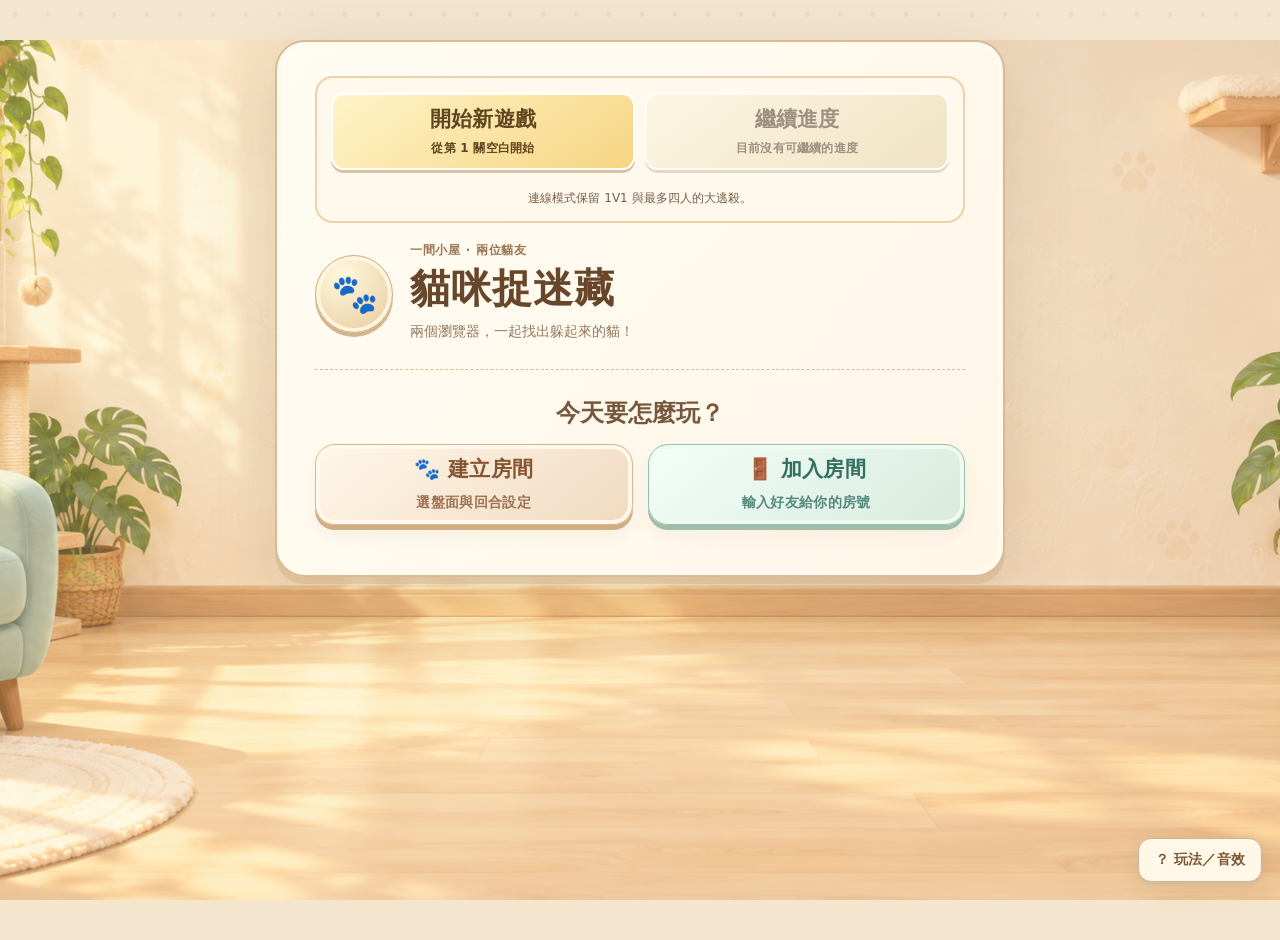
==== commit 75bd9af3: "Refresh classic mode assets" ====
--- a/index.html
+++ b/index.html
@@ -6,7 +6,7 @@
   <title>貓咪捉迷藏｜P2P 雙人尋貓</title>
   <link rel="stylesheet" href="./style.css">
   <link rel="stylesheet" href="./survival.css">
-  <link rel="stylesheet" href="./classic.css">
+  <link rel="stylesheet" href="./classic.css?v=20261013d">
 </head>
 <body><main>
   <button id="helpButton" class="help-fab" aria-label="打開玩法與音效設定">？ 玩法／音效</button>
@@ -73,5 +73,5 @@
   <dialog id="result"><h2 id="resultTitle"></h2><p id="resultScore"></p><button id="rematch">交換先手，再玩一局</button></dialog>
   <div id="toast" role="status" aria-live="polite"></div>
 </main>
-<script src="./match-config.js"></script><script src="./vendor/peerjs-1.5.5.min.js"></script><script src="./region-palette.js"></script><script>window.CAT_MEOW_SAMPLES=["./assets/audio/cat-meow-soft.wav","./assets/audio/cat-meow-food.wav","./assets/audio/cat-meow-purr.wav"];</script><script src="./game-audio.js"></script><script src="./battle-engine.js"></script><script src="./cell-gestures.js"></script><script src="./board-strokes.js"></script><script src="./survival-engine.js"></script><script src="./survival-session.js"></script><script src="./classic-engine.js"></script><script src="./classic-levels.js"></script><script src="./app.js"></script><script src="./battle-ui.js"></script><script src="./survival-app.js"></script><script src="./survival-ui.js"></script><script src="./classic-app.js"></script>
+<script src="./match-config.js"></script><script src="./vendor/peerjs-1.5.5.min.js"></script><script src="./region-palette.js"></script><script>window.CAT_MEOW_SAMPLES=["./assets/audio/cat-meow-soft.wav","./assets/audio/cat-meow-food.wav","./assets/audio/cat-meow-purr.wav"];</script><script src="./game-audio.js"></script><script src="./battle-engine.js"></script><script src="./cell-gestures.js"></script><script src="./board-strokes.js"></script><script src="./survival-engine.js"></script><script src="./survival-session.js"></script><script src="./classic-engine.js"></script><script src="./classic-levels.js"></script><script src="./app.js"></script><script src="./battle-ui.js"></script><script src="./survival-app.js"></script><script src="./survival-ui.js"></script><script src="./classic-app.js?v=20261013d"></script>
 </body></html>
--- a/classic.css
+++ b/classic.css
@@ -1,15 +1,15 @@
-.primary-modes{margin-bottom:18px;padding:14px;border:2px solid #eed1a8;border-radius:18px;background:#fff9ed;text-align:center}
-.primary-modes button{width:100%;min-height:78px;display:grid;gap:4px;place-content:center;background:linear-gradient(145deg,#fff4c8,#f6d583);color:#624622;border:2px solid #fff}
-.primary-modes button strong{font-size:21px}.primary-modes button small,.primary-modes p{font-size:12px}.primary-modes p{margin:10px 0 0;color:#775e45}#setup[data-flow]>.primary-modes{display:none}
-.classic-game{min-height:100vh;padding:clamp(14px,3vw,34px);background:radial-gradient(circle at 50% 0,#fff9e7,#eed7b8);color:#543f32}
-.classic-header{max-width:1080px;margin:auto;display:flex;align-items:center;justify-content:space-between;gap:18px}.classic-header h1{margin:2px 0;font-size:clamp(24px,5vw,38px)}.classic-header small{letter-spacing:.18em}.classic-header button{background:#fff8e8;color:#674e38}.classic-header>strong{padding:10px 14px;border-radius:14px;background:#714f38;color:white;white-space:nowrap}
-.classic-layout{max-width:1080px;margin:24px auto;display:grid;grid-template-columns:minmax(220px,300px) minmax(0,1fr);gap:24px;align-items:start}
-.classic-panel,.classic-board-card{min-width:0;box-sizing:border-box;padding:20px;border:3px solid #fff;border-radius:22px;background:#fffaf0;box-shadow:0 14px 35px #77543122}
-.classic-panel{display:grid;gap:13px}.classic-panel input{width:100%;box-sizing:border-box}.classic-panel p{margin:0;line-height:1.55}
-.classic-meta,.classic-footer{display:flex;align-items:center;justify-content:space-between;gap:10px}.classic-meta span{padding:5px 9px;border-radius:999px;background:#e8cfaa}.classic-actions{display:grid;gap:10px}.classic-actions button:first-child{background:#5f8f7d}.classic-actions button:last-child{background:#916f55}
-.classic-board{--classic-size:6;display:grid;grid-template-columns:repeat(var(--classic-size),1fr);box-sizing:border-box;width:min(76vw,590px);max-width:100%;aspect-ratio:1;margin:auto;padding:5px;border-radius:18px;background:#6e543e;gap:2px;touch-action:manipulation}
-.classic-cell{position:relative;display:grid;place-items:center;min-width:0;padding:0;border:0;border-radius:8px;background:var(--region-color,#f4dfbd);color:#5b3e2c;font-size:clamp(18px,5vw,37px);box-shadow:inset 0 0 0 1px #fff9;user-select:none}.classic-cell.is-cross::before{content:'×';font-weight:900;color:#674d64}.classic-cell.is-cat::before{content:'🐈';filter:drop-shadow(0 2px 1px #fff)}
-.classic-cell.is-hint{z-index:1;outline:5px solid #f2b93e;animation:classicPulse .8s ease-in-out 2}.classic-cell.is-related{box-shadow:inset 0 0 0 4px #fff7,0 0 0 2px #d79842}.classic-cell.is-conflict{outline:4px solid #c94747}
-.classic-hint-text{min-height:48px;margin:14px 0 4px;padding:10px 12px;border-radius:12px;background:#fff2c6;color:#684b24;line-height:1.45}.classic-footer button{min-width:110px}.classic-footer span{font-weight:800}.classic-game.is-complete .classic-board{box-shadow:0 0 0 7px #8bbf9c,0 12px 30px #5179604a}
-@keyframes classicPulse{50%{transform:scale(.88);filter:brightness(1.1)}}
-@media(max-width:720px){.classic-header{align-items:flex-start;flex-wrap:wrap}.classic-layout{grid-template-columns:minmax(0,1fr);margin-top:14px}.classic-panel{order:2}.classic-board-card{padding:12px}.classic-board{width:min(92vw,590px)}.classic-footer button{min-width:0;padding:10px}.classic-hint-text{font-size:14px}}
+.primary-modes{margin-bottom:18px;padding:14px;border:2px solid #eed1a8;border-radius:18px;background:#fff9ed;text-align:center}.primary-modes button{width:100%;min-height:78px;display:grid;gap:4px;place-content:center;background:linear-gradient(145deg,#fff4c8,#f6d583);color:#624622;border:2px solid #fff}.primary-modes button strong{font-size:21px}.primary-modes button small,.primary-modes p{font-size:12px}.primary-modes p{margin:10px 0 0;color:#775e45}#setup[data-flow]>.primary-modes{display:none}
+
+body.is-classic{min-height:100vh;overflow-x:hidden}.classic-game{min-height:100vh;padding:18px clamp(14px,3vw,34px) 30px;background:transparent;color:#543f32}.classic-header{max-width:1100px;min-height:92px;margin:0 auto 18px;padding:13px 20px;display:flex;align-items:center;justify-content:space-between;gap:18px;border:3px solid #95612f;border-radius:26px;background:linear-gradient(180deg,#c99251,#a86b35);box-shadow:inset 0 0 0 4px #e2b877,0 5px 0 #75503252,0 12px 26px #6e472829;color:#fff7dc;text-shadow:0 2px 0 #75451f}.classic-header h1{margin:2px 0;font-size:clamp(25px,4vw,38px);line-height:1}.classic-header small{letter-spacing:.17em;color:#fff0c7}.classic-header button{flex:0 0 auto;color:#684324;text-shadow:none;background:linear-gradient(#fffaf0,#f3dfbd)}.classic-header>strong{padding:10px 15px;border:2px solid #ffe7b6;border-radius:15px;background:#79502f;color:#fff8df;white-space:nowrap;text-shadow:none}.classic-brand{text-align:center}
+
+.classic-layout{max-width:900px;margin:auto;display:grid;grid-template-columns:minmax(0,540px) minmax(250px,310px);gap:22px;align-items:start;justify-content:center}.classic-panel{grid-column:2;display:grid;gap:12px;min-width:0;padding:18px;border:2px solid #d0b18d;border-radius:24px;background:linear-gradient(145deg,#fffcf2,#fff8e8 60%,#efe2c8);box-shadow:inset 0 0 0 5px #fffdf6,0 6px 0 #b992635c,0 15px 28px #71512d22}.classic-panel label{font-weight:900;color:#7e5e3e}.classic-panel input{width:100%;box-sizing:border-box;accent-color:#309d89}.classic-panel p{margin:0;line-height:1.55}.classic-session-row,.classic-meta,.classic-footer{display:flex;align-items:center;justify-content:space-between;gap:10px}.classic-session-row{padding:9px 11px;border:1px solid #9ec9ba;border-radius:14px;background:#ecf8f1;color:#2e7768}.classic-session-row span{font-size:13px;font-weight:900}.classic-session-row strong{padding:4px 8px;border-radius:999px;background:#329b85;color:white}.classic-meta span{padding:5px 9px;border:1px solid #d5bc96;border-radius:999px;background:#f6e6c9;color:#795d3f;font-size:13px}.classic-actions{display:grid;grid-template-columns:1fr;gap:9px}.classic-actions button:first-child{color:#fffdf4;border-color:#277c6e;background:linear-gradient(#57ac95,#3c9480);box-shadow:inset 0 1px 0 #a1ddbd,0 4px 0 #287b6c}.classic-actions button:last-child{color:#fff8ee;border-color:#7b563d;background:linear-gradient(#a77e5d,#8d684c);box-shadow:inset 0 1px 0 #d7b393,0 4px 0 #6d4b38}.classic-panel #classicMessage{min-height:54px;padding:10px 12px;border:1px solid #ddc39b;border-radius:13px;background:#fff8e8;color:#775c3f;font-size:13px}
+
+.classic-board-card{grid-column:1;grid-row:1;min-width:0;width:100%;padding:16px 17px 18px}.classic-board-heading{margin-bottom:8px}.classic-board{--classic-size:6;--n:var(--classic-size);grid-template-columns:repeat(var(--classic-size),minmax(0,1fr));grid-template-rows:repeat(var(--classic-size),minmax(0,1fr));width:min(52vh,500px,100%);margin:auto;padding:4px;gap:1px;border-radius:16px;background:#fffaf1;box-shadow:0 2px 6px #6e543c12}.classic-game .classic-board .classic-cell{position:relative;display:grid;place-items:center;box-sizing:border-box;width:100%;height:100%;min-width:0;min-height:0;padding:0;border:1px solid #ffffff78;border-radius:6px;background-color:var(--bg,#d6e6cb);background-image:linear-gradient(140deg,#ffffff3b,#ffffff00 67%,#80633608);color:#665645;font-size:clamp(17px,3.5vw,37px);font-weight:900;box-shadow:inset 0 2px 0 #ffffff4f,inset 0 -2px 0 #91795812;user-select:none}.classic-game .classic-board .classic-cell:not(:disabled):hover{z-index:5;filter:brightness(1.06);box-shadow:inset 0 0 0 3px #fffef0,inset 0 0 0 6px #26b2a0,0 0 12px #51c9ae99}.classic-game .classic-board .classic-cell.note{color:#826391;background-color:#e3d5ed;background-image:linear-gradient(135deg,#fbf5ff66,#e8d6f511)}.classic-game .classic-board .classic-cell.cat{background-color:#fff0bf;background-image:radial-gradient(ellipse at center,#fffde689,#ffe6aa00 70%),linear-gradient(150deg,#fff4c833,#ffeab766)}.classic-game .classic-board .classic-cell .board-character{width:84%;height:84%;aspect-ratio:1;filter:drop-shadow(0 3px 1px #634c3022)}.classic-game .classic-cell.region-edge-top{border-top:4px solid #70523b}.classic-game .classic-cell.region-edge-right{border-right:4px solid #70523b}.classic-game .classic-cell.region-edge-bottom{border-bottom:4px solid #70523b}.classic-game .classic-cell.region-edge-left{border-left:4px solid #70523b}.classic-cell.is-hint{z-index:8;outline:5px solid #efb735;outline-offset:-5px;animation:classicPulse .8s ease-in-out 2}.classic-cell.is-related{box-shadow:inset 0 0 0 4px #fff9,0 0 0 3px #ce8d36!important}.classic-cell.is-conflict{z-index:8;outline:4px solid #c94747;outline-offset:-4px}
+
+.classic-legend{display:flex;justify-content:center;align-items:center;flex-wrap:wrap;gap:8px 14px;margin:11px 0 0;color:#775d41;font-size:12px;font-weight:800}.classic-legend>span{display:flex;align-items:center;gap:5px}.classic-swatch{width:25px;height:25px;display:grid;place-items:center;border:2px solid #fff;border-radius:6px;background:#efe4f8;color:#6f4b91;font-style:normal;box-shadow:0 1px 3px #70502d2b}.classic-swatch.cat{background:#fff0bf}.classic-swatch .cat-art{width:22px;height:22px}.classic-hint-text{min-height:54px;margin:13px 0 8px;padding:11px 13px;border:1px solid #d8b873;border-radius:13px;background:#fff1bd;color:#684b24;line-height:1.45}.classic-footer button{min-width:110px}.classic-footer span{font-weight:900;color:#765639}.classic-game.is-complete .classic-board-card{box-shadow:inset 0 0 0 5px #f8fff6,0 0 0 5px #68a985,0 15px 30px #51796045}
+.classic-entry{display:grid;grid-template-columns:repeat(2,minmax(0,1fr));gap:10px}.classic-entry>p{grid-column:1/-1}.classic-entry button{height:100%}.classic-entry button:disabled{filter:grayscale(.45);opacity:.58;cursor:not-allowed}.classic-entry button.is-confirming{background:linear-gradient(145deg,#fff0d3,#efb064);color:#6b351f;border-color:#9f5f37}.classic-entry button strong{display:block}.classic-entry button small{display:block;margin-top:3px}
+.classic-game .classic-board .classic-cell:is(.cat,.note){background-color:var(--bg,#d6e6cb);background-image:linear-gradient(140deg,#ffffff3b,#ffffff00 67%,#80633608)}.classic-game .classic-board .classic-cell.note{color:#58306f;text-shadow:0 1px 0 #fff9,1px 0 0 #fff9,-1px 0 0 #fff9}.classic-game .classic-board .classic-cell.region-edge-top,.classic-game .classic-board .classic-cell.region-edge-right,.classic-game .classic-board .classic-cell.region-edge-bottom,.classic-game .classic-board .classic-cell.region-edge-left{border:1px solid #ffffff78}
+@keyframes classicPulse{50%{transform:scale(.91);filter:brightness(1.09)}}
+
+@media(max-width:760px){.classic-game{padding:10px 8px 24px}.classic-header{min-height:0;margin-bottom:12px;padding:10px 12px;align-items:center;flex-wrap:wrap;border-radius:20px}.classic-header h1{font-size:clamp(22px,7vw,31px)}.classic-header small{font-size:10px}.classic-header>strong{padding:7px 10px}.classic-layout{grid-template-columns:minmax(0,1fr);gap:14px}.classic-board-card{grid-column:1;grid-row:1;padding:12px 12px 15px;border-radius:22px}.classic-panel{grid-column:1;grid-row:2;padding:15px;border-radius:20px}.classic-board{width:100%}.classic-footer button{min-width:0;padding:9px 10px}.classic-hint-text{font-size:14px}.classic-actions{grid-template-columns:1fr 1fr}.classic-session-row{padding:8px 10px}}
+@media(max-width:390px){.classic-entry{grid-template-columns:1fr}.classic-entry>p{grid-column:1}.classic-header button{order:2}.classic-header>strong{order:3}.classic-brand{order:1;flex:1 1 100%}.classic-board-heading{font-size:10px}.classic-board-card{padding:10px}.classic-panel{padding:13px}.classic-legend{font-size:11px;gap:6px 9px}.classic-actions{grid-template-columns:1fr}.classic-footer{gap:6px}.classic-footer button{font-size:13px}}
